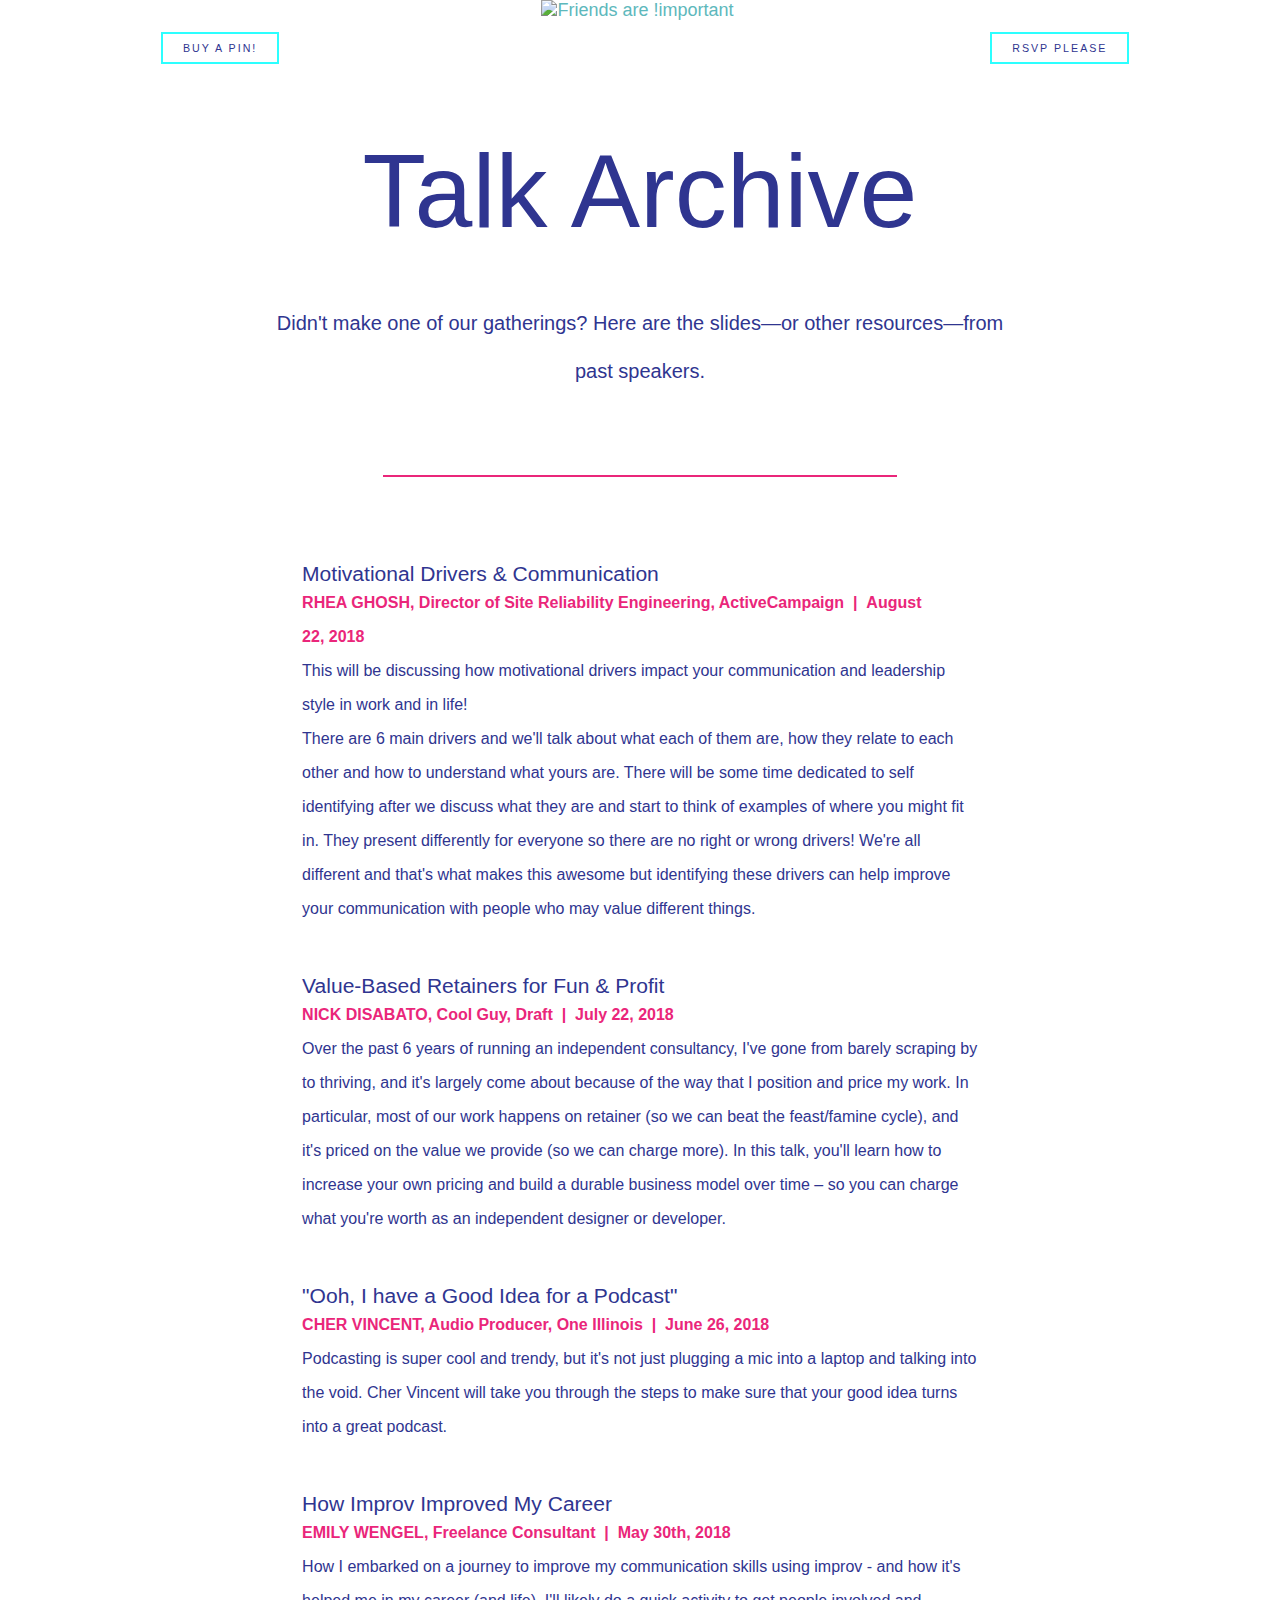
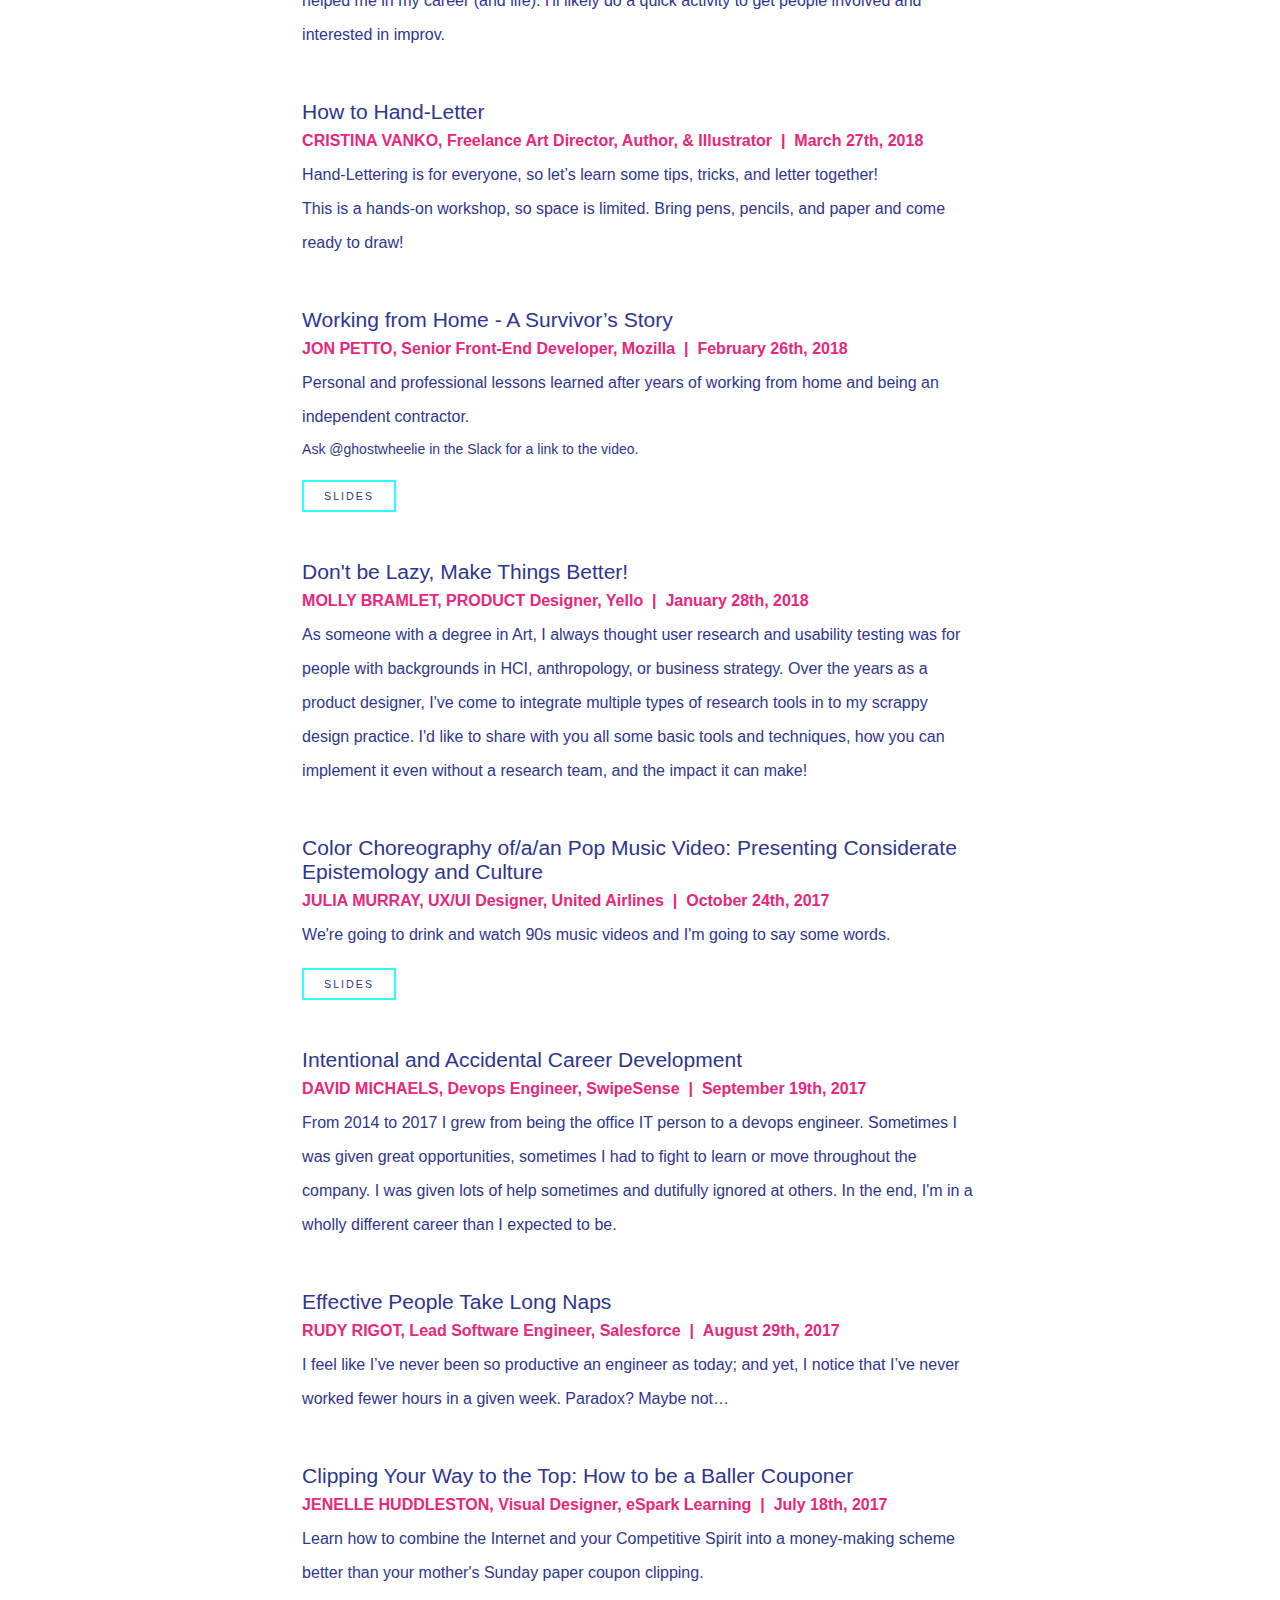
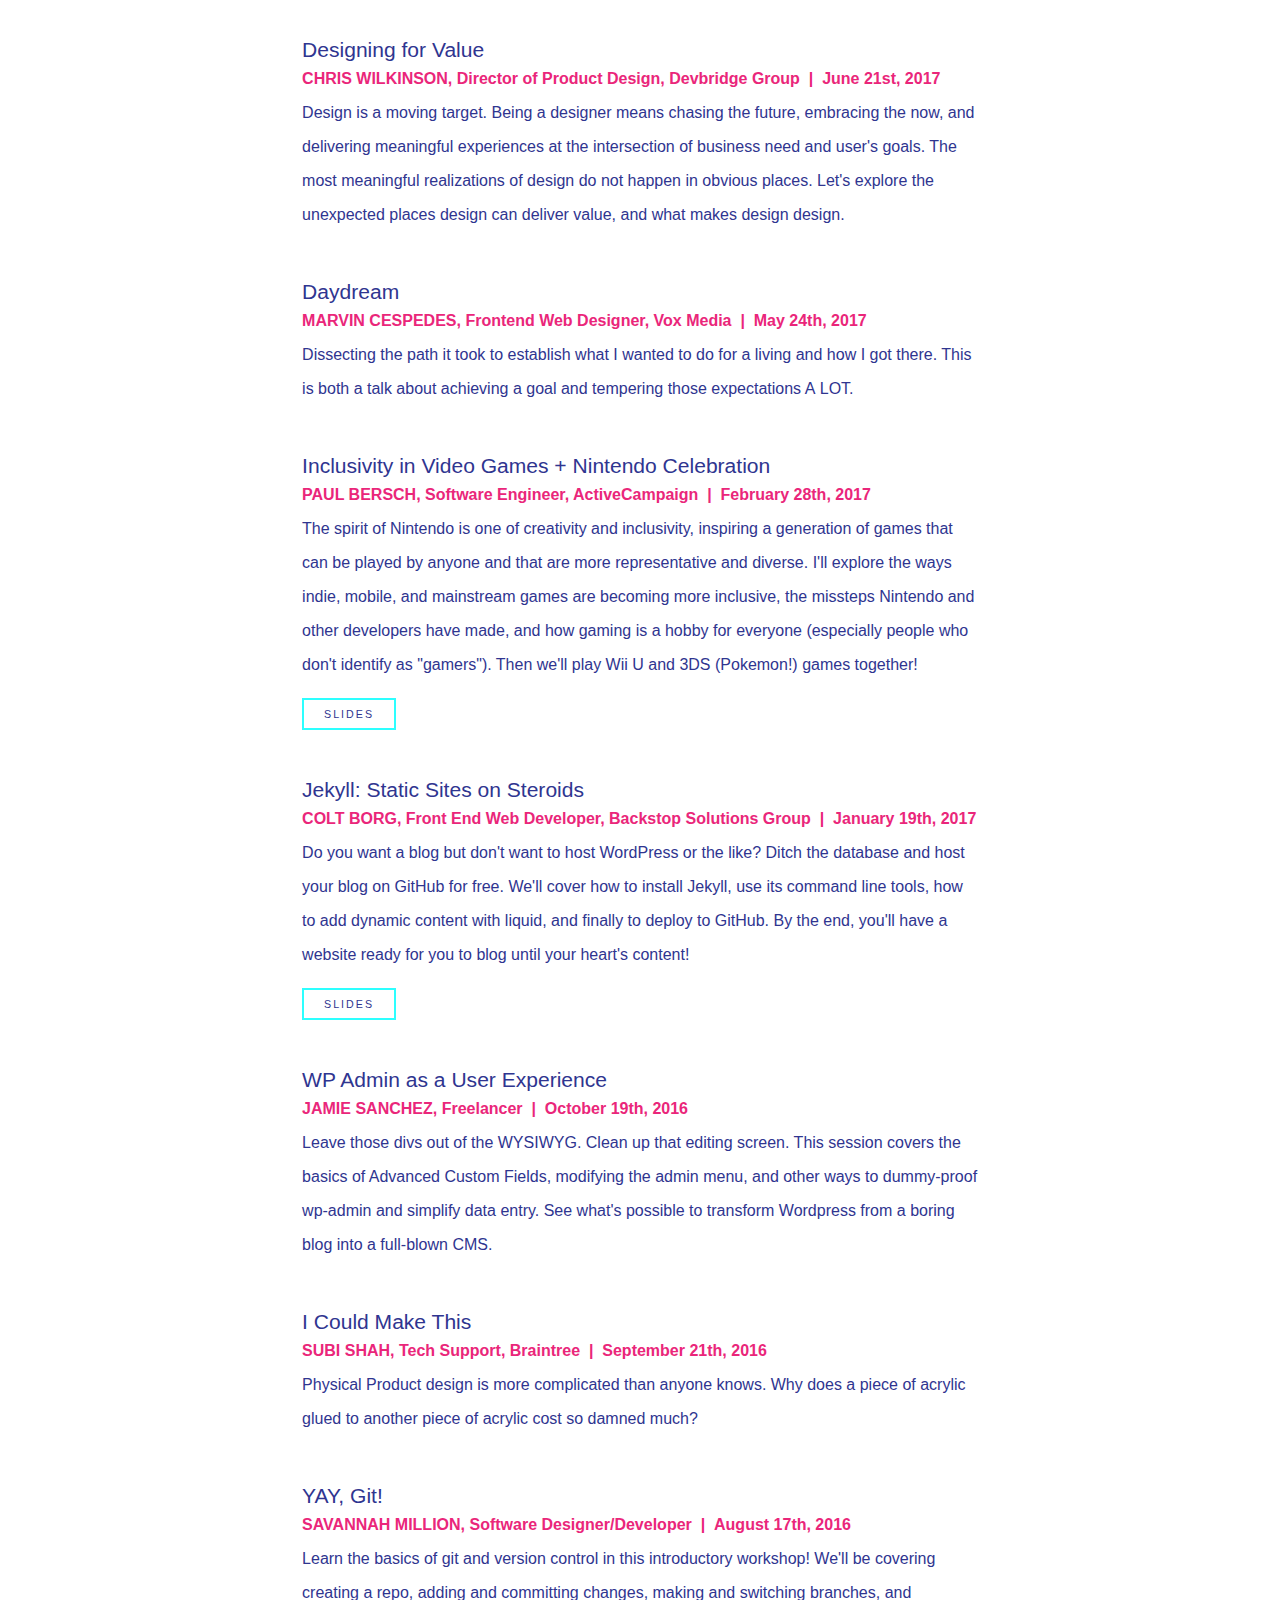
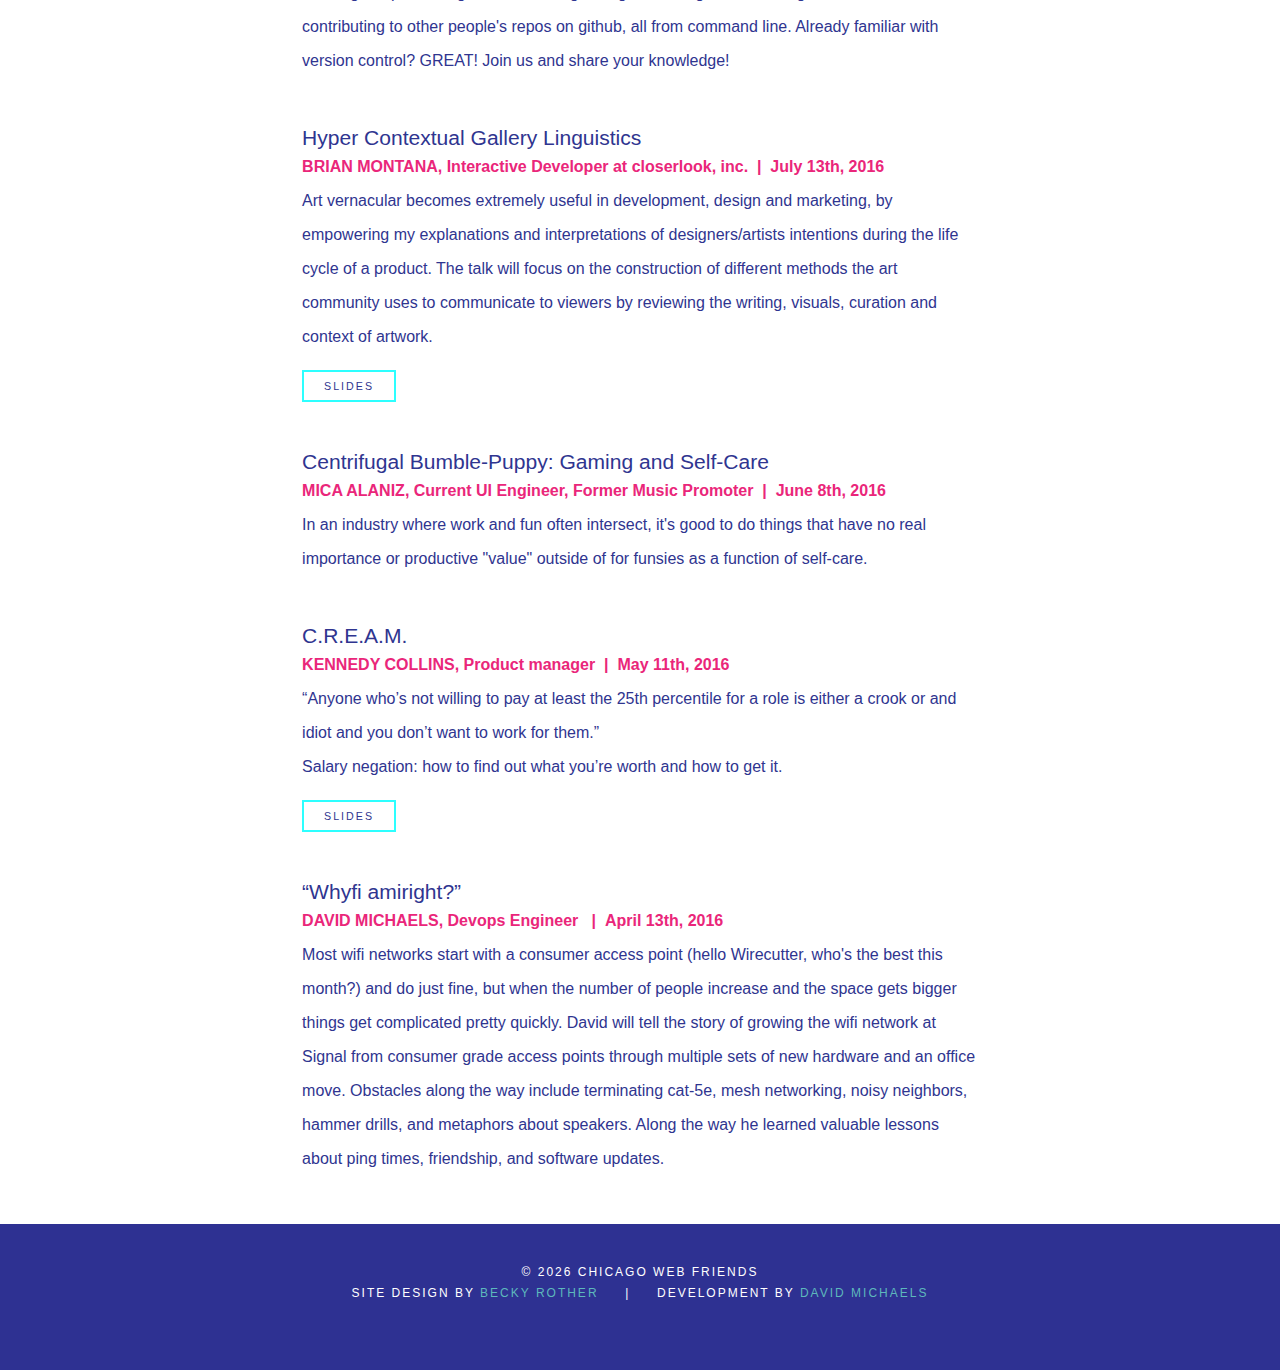
==== archive.html @ 367e1c25 "Merge pull request #75 from jpetto/add-slides-link-for-jon-pettos-talk" ====
<!DOCTYPE html>
<html lang="en">

<head>
	<!-- HTML Meta Tags -->
	<title>Talk Archive | Friends IRL</title>
	<meta charset="utf-8">
	<meta name="viewport" content="width=device-width, initial-scale=1">
	<meta name="description" content="CHICAGO WEBFRIENDS is a monthly gathering of designers, developers, and friends from all over the city of Chicago. Join us each month as a member of our group shares the insights, knowledge, and skills they’re passionate about!">
	<!-- Google / Search Engine Tags -->
	<meta itemprop="name" content="Talk Archive | Friends IRL">
	<meta itemprop="description" content="CHICAGO WEBFRIENDS is a monthly gathering of designers, developers, and friends from all over the city of Chicago. Join us each month as a member of our group shares the insights, knowledge, and skills they’re passionate about!">
	<meta itemprop="image" content="http://irl.chicagofriends.website/images/img-logo_xl.png">
	<!-- Facebook Meta Tags -->
	<meta property="og:url" content="http://irl.chicagofriends.website/archive.html">
	<meta property="og:type" content="website">
	<meta property="og:title" content="Friends IRL">
	<meta property="og:description" content="CHICAGO WEBFRIENDS is a monthly gathering of designers, developers, and friends from all over the city of Chicago. Join us each month as a member of our group shares the insights, knowledge, and skills they’re passionate about!">
	<meta property="og:image" content="http://irl.chicagofriends.website/images/img-logo_xl.png">
	<!-- Twitter Meta Tags -->
	<meta name="twitter:card" content="summary_large_image">
	<meta name="twitter:title" content="Friends IRL">
	<meta name="twitter:description" content="CHICAGO WEBFRIENDS is a monthly gathering of designers, developers, and friends from all over the city of Chicago. Join us each month as a member of our group shares the insights, knowledge, and skills they’re passionate about!">
	<meta name="twitter:image" content="http://irl.chicagofriends.website/images/img-logo_xl.png">
	<link rel="stylesheet" type="text/css" href="./css/style.css">
	<script>
		(function(i,s,o,g,r,a,m){i['GoogleAnalyticsObject']=r;i[r]=i[r]||function(){
			(i[r].q=i[r].q||[]).push(arguments)},i[r].l=1*new Date();a=s.createElement(o),
			m=s.getElementsByTagName(o)[0];a.async=1;a.src=g;m.parentNode.insertBefore(a,m)
		})(window,document,'script','https://www.google-analytics.com/analytics.js','ga');
		ga('create', 'UA-66327403-2', 'auto');
		ga('send', 'pageview');
	</script>
</head>

<body>
	<section class="row cf">
		<div class="right">
			<a class="btn btn-1 btn-1a button_box btn-hero" href="https://goo.gl/4Tu9AW" target="_blank" rel="noopener noreferrer">RSVP Please</a>
		</div>
		<div class="middle">
			<a href="index.html">
					<img src="images/img-logo_top.png" alt="Friends are !important">
				</a>
			<p></p>
		</div>
		<div class="left">
			<a class="btn btn-1 btn-1a button_box btn-hero" href="http://friendsirl.bigcartel.com/" target="_blank" rel="noopener noreferrer">Buy a Pin!</a>
		</div>
	</section>
	<section class="row -hero-content">
		<div class="headline">
			<h1 id="big_headline">Talk Archive</h1>
		</div>
	</section>
	<section class="row">
		<div class="body_text">
			<p>Didn't make one of our gatherings? Here are the slides&mdash;or other resources&mdash;from past&nbsp;speakers.</p>
		</div>
	</section>
	<section class="row">
		<div class="red_bar my5">
		</div>
	</section>
	<section class="row mb3">
		<div class="right_two_thirds">
			<div class="talk_title">
				<h3>Motivational Drivers &amp; Communication</h3>
			</div>
			<div class="talk_description">
				<p class="description">
					<strong>RHEA GHOSH, Director of Site Reliability Engineering, ActiveCampaign&nbsp; &#124; &nbsp;August 22,&nbsp;2018</strong><br>This will be discussing how motivational drivers impact your communication and leadership style in work and in life!<br>
					There are 6 main drivers and we'll talk about what each of them are, how they relate to each other and how to understand what yours are. There will be some time dedicated to self identifying after we discuss what they are and start to think of examples of where you might fit in. They present differently for everyone so there are no right or wrong drivers! We're all different and that's what makes this awesome but identifying these drivers can help improve your communication with people who may value different things.
				</p>
			</div>
		</div>
	</section>
	<section class="row mb3">
		<div class="right_two_thirds">
			<div class="talk_title">
				<h3>Value-Based Retainers for Fun &amp; Profit</h3>
			</div>
			<div class="talk_description">
				<p class="description">
					<strong>NICK DISABATO, Cool Guy, Draft&nbsp; &#124; &nbsp;July 22,&nbsp;2018</strong><br>Over the past 6 years of running an independent consultancy, I've gone from barely scraping by to thriving, and it's largely come about because of the way that I position and price my work. In particular, most of our work happens on retainer (so we can beat the feast/famine cycle), and it's priced on the value we provide (so we can charge more).
In this talk, you'll learn how to increase your own pricing and build a durable business model over time – so you can charge what you're worth as an independent designer or developer.
				</p>
			</div>
		</div>
	</section>
	<section class="row mb3">
		<div class="right_two_thirds">
			<div class="talk_title">
				<h3>"Ooh, I have a Good Idea for a Podcast"</h3>
			</div>
			<div class="talk_description">
				<p class="description">
					<strong>CHER VINCENT,  Audio Producer, One Illinois&nbsp; &#124; &nbsp;June 26,&nbsp;2018</strong><br> Podcasting is super cool and trendy, but it's not just plugging a mic into a laptop and talking into the void. Cher Vincent will take you through the steps to make sure that your good idea turns into a great podcast.
				</p>
			</div>
		</div>
	</section>
	<section class="row mb3">
		<div class="right_two_thirds">
			<div class="talk_title">
				<h3>How Improv Improved My Career</h3>
			</div>
			<div class="talk_description">
				<p class="description">
					<strong>EMILY WENGEL, Freelance Consultant&nbsp; &#124; &nbsp;May 30th,&nbsp;2018</strong><br> How I embarked on a journey to improve my communication skills using improv - and how it's helped me in my career (and life). I'll likely do a quick activity to get people involved and interested in&nbsp;improv.
				</p>
			</div>
		</div>
	</section>
	<section class="row mb3">
		<div class="right_two_thirds">
			<div class="talk_title">
				<h3>How to Hand-Letter</h3>
			</div>
			<div class="talk_description">
				<p class="description">
					<strong>CRISTINA VANKO, Freelance Art Director, Author, &amp; Illustrator&nbsp; &#124; &nbsp;March 27th, 2018</strong><br>Hand-Lettering is for everyone, so let’s learn some tips, tricks, and letter&nbsp;together!<br> This is a hands-on workshop, so space is limited. Bring pens, pencils, and paper and come ready to&nbsp;draw!
				</p>
			</div>
		</div>
	</section>
	<section class="row mb3">
		<div class="right_two_thirds">
			<div class="talk_title">
				<h3>Working from Home - A Survivor’s&nbsp;Story</h3>
			</div>
			<div class="talk_description">
				<p class="description">
					<strong>JON PETTO, Senior Front-End Developer, Mozilla&nbsp; &#124; &nbsp;February 26th, 2018</strong><br> Personal and professional lessons learned after years of working from home and being an independent&nbsp;contractor.
				</p>
				<p class="smol">
					Ask @ghostwheelie in the Slack for a link to the video.
				</p>
				<div class="button-paragraph mt1">
					<a class="button_box btn btn-1 btn-1a" href="https://docs.google.com/presentation/d/1SYGjVrNX5pB0S_z5jaYsMWqVXoo74TOTvVsmu4H0Kjg/edit?usp=sharing" target="_blank" rel="noopener noreferrer">
						Slides
					</a>
				</div>
			</div>
		</div>
	</section>
	<section class="row mb3">
		<div class="right_two_thirds">
			<div class="talk_title">
				<h3>Don't be Lazy, Make Things&nbsp;Better!</h3>
			</div>
			<div class="talk_description">
				<p class="description">
					<strong>MOLLY BRAMLET, PRODUCT Designer, Yello&nbsp; &#124; &nbsp;January 28th, 2018</strong><br> As someone with a degree in Art, I always thought user research and usability testing was for people with backgrounds in HCI, anthropology, or business strategy. Over the years as a product designer, I've come to integrate multiple types of research tools in to my scrappy design practice. I'd like to share with you all some basic tools and techniques, how you can implement it even without a research team, and the impact it can&nbsp;make!
				</p>
			</div>
		</div>
	</section>
	<section class="row mb3">
		<div class="right_two_thirds">
			<div class="talk_title">
				<h3>Color Choreography of/a/an Pop Music Video: Presenting Considerate Epistemology and&nbsp;Culture</h3>
			</div>
			<div class="talk_description">
				<p class="description">
					<strong>JULIA MURRAY, UX/UI Designer, United Airlines&nbsp; &#124; &nbsp;October 24th, 2017</strong><br> We're going to drink and watch 90s music videos and I'm going to say some&nbsp;words.
				</p>
				<div class="button-paragraph mt1">
					<a class="button_box btn btn-1 btn-1a" href="https://readymag.com/u67292053/889883/" target="_blank" rel="noopener noreferrer">
							Slides
						</a>
				</div>
			</div>
		</div>
	</section>
	<section class="row mb3">
		<div class="right_two_thirds">
			<div class="talk_title">
				<h3>Intentional and Accidental Career&nbsp;Development</h3>
			</div>
			<div class="talk_description">
				<p class="description">
					<strong>DAVID MICHAELS, Devops Engineer, SwipeSense&nbsp; &#124; &nbsp;September 19th, 2017</strong><br> From 2014 to 2017 I grew from being the office IT person to a devops engineer. Sometimes I was given great opportunities, sometimes I had to fight to learn or move throughout the company. I was given lots of help sometimes and dutifully ignored at others. In the end, I'm in a wholly different career than I expected to&nbsp;be.
				</p>
			</div>
		</div>
	</section>
	<section class="row mb3">
		<div class="right_two_thirds">
			<div class="talk_title">
				<h3>Effective People Take Long&nbsp;Naps</h3>
			</div>
			<div class="talk_description">
				<p class="description">
					<strong>RUDY RIGOT, Lead Software Engineer, Salesforce&nbsp; &#124; &nbsp;August 29th, 2017</strong><br> I feel like I’ve never been so productive an engineer as today; and yet, I notice that I’ve never worked fewer hours in a given week. Paradox? Maybe&nbsp;not&hellip;
				</p>
			</div>
		</div>
	</section>
	<section class="row mb3">
		<div class="right_two_thirds">
			<div class="talk_title">
				<h3>Clipping Your Way to the Top: How to be a Baller&nbsp;Couponer</h3>
			</div>
			<div class="talk_description">
				<p class="description">
					<strong>JENELLE HUDDLESTON, Visual Designer, eSpark Learning&nbsp; &#124; &nbsp;July 18th, 2017</strong><br> Learn how to combine the Internet and your Competitive Spirit into a money-making scheme better than your mother's Sunday paper coupon&nbsp;clipping.
				</p>
			</div>
		</div>
	</section>
	<section class="row mb3">
		<div class="right_two_thirds">
			<div class="talk_title">
				<h3>Designing for Value</h3>
			</div>
			<div class="talk_description">
				<p class="description">
					<strong>CHRIS WILKINSON, Director of Product Design, Devbridge Group&nbsp; &#124; &nbsp;June 21st, 2017</strong><br>Design is a moving target. Being a designer means chasing the future, embracing the now, and delivering meaningful experiences at the intersection of business need and user's goals. The most meaningful realizations of design do not happen in obvious places. Let's explore the unexpected places design can deliver value, and what makes design&nbsp;design.
				</p>
			</div>
		</div>
	</section>
	<section class="row mb3">
		<div class="right_two_thirds">
			<div class="talk_title">
				<h3>Daydream</h3>
			</div>
			<div class="talk_description">
				<p class="description">
					<strong>MARVIN CESPEDES, Frontend Web Designer, Vox Media&nbsp; &#124; &nbsp;May 24th, 2017</strong><br> Dissecting the path it took to establish what I wanted to do for a living and how I got there. This is both a talk about achieving a goal and tempering those expectations A&nbsp;LOT.
				</p>
			</div>
		</div>
	</section>
	<section class="row mb3">
		<div class="right_two_thirds">
			<div class="talk_title">
				<h3>Inclusivity in Video Games + Nintendo Celebration</h3>
			</div>
			<div class="talk_description">
				<p class="description">
					<strong>PAUL BERSCH, Software Engineer, ActiveCampaign&nbsp; &#124; &nbsp;February 28th, 2017</strong><br> The spirit of Nintendo is one of creativity and inclusivity, inspiring a generation of games that can be played by anyone and that are more representative and diverse. I'll explore the ways indie, mobile, and mainstream games are becoming more inclusive, the missteps Nintendo and other developers have made, and how gaming is a hobby for everyone (especially people who don't identify as "gamers"). Then we'll play Wii U and 3DS (Pokemon!) games&nbsp;together!
				</p>
				<div class="button-paragraph mt1">
					<a class="button_box btn btn-1 btn-1a" href="https://gitpitch.com/paulbersch/vg-presentation/master?grs=github&t=black" target="_blank" rel="noopener noreferrer">
						Slides
					</a>
				</div>
			</div>
		</div>
	</section>
	<section class="row mb3">
		<div class="right_two_thirds">
			<div class="talk_title">
				<h3>Jekyll: Static Sites on Steroids</h3>
			</div>
			<div class="talk_description">
				<p class="description">
					<strong>COLT BORG, Front End Web Developer, Backstop Solutions Group&nbsp; &#124; &nbsp;January 19th, 2017</strong><br>Do you want a blog but don't want to host WordPress or the like? Ditch the database and host your blog on GitHub for free. We'll cover how to install Jekyll, use its command line tools, how to add dynamic content with liquid, and finally to deploy to GitHub. By the end, you'll have a website ready for you to blog until your heart's&nbsp;content!
				</p>
				<div class="button-paragraph mt1">
					<a class="button_box btn btn-1 btn-1a" href="https://paper.dropbox.com/doc/Jekyll-Workshop-VMbJfS3a8IzRJQaOeq8eu" target="_blank" rel="noopener noreferrer">
						Slides
					</a>
				</div>
			</div>
		</div>
	</section>
	<section class="row mb3">
		<div class="right_two_thirds">
			<div class="talk_title">
				<h3>WP Admin as a User Experience</h3>
			</div>
			<div class="talk_description">
				<p class="description">
					<strong>JAMIE SANCHEZ, Freelancer&nbsp; &#124; &nbsp;October 19th, 2016</strong><br> Leave those divs out of the WYSIWYG. Clean up that editing screen. This session covers the basics of Advanced Custom Fields, modifying the admin menu, and other ways to dummy-proof wp-admin and simplify data entry. See what's possible to transform Wordpress from a boring blog into a full-blown&nbsp;CMS.
				</p>
			</div>
		</div>
	</section>
	<section class="row mb3">
		<div class="right_two_thirds">
			<div class="talk_title">
				<h3>I Could Make This</h3>
			</div>
			<div class="talk_description">
				<p class="description">
					<strong>SUBI SHAH, Tech Support, Braintree&nbsp; &#124; &nbsp;September 21th, 2016</strong><br> Physical Product design is more complicated than anyone knows. Why does a piece of acrylic glued to another piece of acrylic cost so damned&nbsp;much?
				</p>
			</div>
		</div>
	</section>
	<section class="row mb3">
		<div class="right_two_thirds">
			<div class="talk_title">
				<h3>YAY, Git!</h3>
			</div>
			<div class="talk_description">
				<p class="description">
					<strong>SAVANNAH MILLION, Software Designer/Developer&nbsp; &#124; &nbsp;August 17th, 2016</strong><br> Learn the basics of git and version control in this introductory workshop! We'll be covering creating a repo, adding and committing changes, making and switching branches, and contributing to other people's repos on github, all from command line. Already familiar with version control? GREAT! Join us and share your&nbsp;knowledge!
				</p>
			</div>
		</div>
	</section>
	<section class="row mb3">
		<div class="right_two_thirds">
			<div class="talk_title">
				<h3>Hyper Contextual Gallery Linguistics</h3>
			</div>
			<div class="talk_description">
				<p class="description">
					<strong>BRIAN MONTANA, Interactive Developer at closerlook, inc.&nbsp; &#124; &nbsp;July 13th, 2016</strong><br> Art vernacular becomes extremely useful in development, design and marketing, by empowering my explanations and interpretations of designers/artists intentions during the life cycle of a product. The talk will focus on the construction of different methods the art community uses to communicate to viewers by reviewing the writing, visuals, curation and context of&nbsp;artwork.
				</p>
				<div class="button-paragraph mt1">
					<a class="button_box btn btn-1 btn-1a" href="https://docs.google.com/presentation/d/1W4aC0USrhMY7zE3czey2oORnuFVIeKWP0Zu2NIYXyAI/edit#slide=id.p"
					 target="_blank" rel="noopener noreferrer">
						Slides
					</a>
				</div>
			</div>
		</div>
	</section>
	<section class="row mb3">
		<div class="right_two_thirds">
			<div class="talk_title">
				<h3>Centrifugal Bumble-Puppy: Gaming and&nbsp;Self-Care</h3>
			</div>
			<div class="talk_description">
				<p class="description">
					<strong>MICA ALANIZ, Current UI Engineer, Former Music Promoter&nbsp; &#124; &nbsp;June 8th, 2016</strong><br> In an industry where work and fun often intersect, it's good to do things that have no real importance or productive "value" outside of for funsies as a function of&nbsp;self-care.
				</p>
			</div>
		</div>
	</section>
	<section class="row mb3">
		<div class="right_two_thirds">
			<div class="talk_title">
				<h3>C.R.E.A.M.</h3>
			</div>
			<div class="talk_description">
				<p class="description">
					<strong>KENNEDY COLLINS, Product manager&nbsp; &#124; &nbsp;May 11th, 2016</strong><br> &ldquo;Anyone who’s not willing to pay at least the 25th percentile for a role is either a crook or and idiot and you don’t want to work for&nbsp;them.&rdquo;<br>Salary negation: how to find out what you’re worth and how to get&nbsp;it.
				</p>
				<div class="button-paragraph mt1">
					<a class="button_box btn btn-1 btn-1a" href="https://docs.google.com/presentation/d/1541jsX-DWeDfNKI37OVIDC04QjKV9JNccPDNPSlxwpk/edit"
					 target="_blank" rel="noopener noreferrer">
						Slides
					</a>
				</div>
			</div>
		</div>
	</section>
	<section class="row mb3">
		<div class="right_two_thirds">
			<div class="talk_title">
				<h3>&ldquo;Whyfi amiright?&rdquo;</h3>
			</div>
			<div class="talk_description">
				<p class="description">
					<strong>DAVID MICHAELS, Devops Engineer &nbsp; &#124; &nbsp;April 13th, 2016</strong><br> Most wifi networks start with a consumer access point (hello Wirecutter, who's the best this month?) and do just fine, but when the number of people increase and the space gets bigger things get complicated pretty quickly. David will tell the story of growing the wifi network at Signal from consumer grade access points through multiple sets of new hardware and an office move. Obstacles along the way include terminating cat-5e, mesh networking, noisy neighbors, hammer drills, and metaphors about speakers. Along the way he learned valuable lessons about ping times, friendship, and software&nbsp;updates.
				</p>
			</div>
		</div>
	</section>
	<footer>
		<p>© <span class="year">2017</span> CHICAGO WEB FRIENDS</p><br>
		<p>Site design by <a href="http://beckyrother.com" target="_blank">Becky Rother</a> &nbsp; &nbsp; &#124; &nbsp; &nbsp; Development
			by <a href="http://vwampage.com/" target="_blank" rel="noopener noreferrer">David Michaels</a></p>
	</footer>
	<script>
		(function() {
			const yearEl = document.querySelector('.year');
			yearEl.innerHTML =  (new Date()).getFullYear();
		})()
	</script>
</body>

</html>
---- css/style.css ----
/* type */

@font-face {
	font-family: 'moristonpersonal';
	src: url('../fonts/moristonpersonal-light-webfont.eot');
	src: url('../fonts/moristonpersonal-light-webfont.eot?#iefix') format('embedded-opentype'),
	url('../fonts/moristonpersonal-light-webfont.woff2') format('woff2'),
	url('../fonts/moristonpersonal-light-webfont.woff') format('woff'),
	url('../fonts/moristonpersonal-light-webfont.ttf') format('truetype'),
	url('../fonts/moristonpersonal-light-webfont.svg#moriston_personallight') format('svg');
	font-weight: 300;
	font-style: normal;
}

@font-face {
	font-family: 'moristonpersonal';
	src: url('../fonts/moristonpersonal-regular-webfont.eot');
	src: url('../fonts/moristonpersonal-regular-webfont.eot?#iefix') format('embedded-opentype'),
	url('../fonts/moristonpersonal-regular-webfont.woff2') format('woff2'),
	url('../fonts/moristonpersonal-regular-webfont.woff') format('woff'),
	url('../fonts/moristonpersonal-regular-webfont.ttf') format('truetype'),
	url('../fonts/moristonpersonal-regular-webfont.svg#moriston_personal_regularRg') format('svg');
	font-weight: 400;
	font-style: normal;
}

@font-face {
	font-family: 'moristonpersonal';
	src: url('../fonts/moristonpersonal-semibold-webfont.eot');
	src: url('../fonts/moristonpersonal-semibold-webfont.eot?#iefix') format('embedded-opentype'),
	url('../fonts/moristonpersonal-semibold-webfont.woff2') format('woff2'),
	url('../fonts/moristonpersonal-semibold-webfont.woff') format('woff'),
	url('../fonts/moristonpersonal-semibold-webfont.ttf') format('truetype'),
	url('../fonts/moristonpersonal-semibold-webfont.svg#moriston_personalsemibold') format('svg');
	font-weight: 600;
	font-style: normal;
}

@font-face {
	font-family: 'moristonpersonal';
	src: url('../fonts/moristonpersonal-medium-webfont.eot');
	src: url('../fonts/moristonpersonal-medium-webfont.eot?#iefix') format('embedded-opentype'),
	url('../fonts/moristonpersonal-medium-webfont.woff2') format('woff2'),
	url('../fonts/moristonpersonal-medium-webfont.woff') format('woff'),
	url('../fonts/moristonpersonal-medium-webfont.ttf') format('truetype'),
	url('../fonts/moristonpersonal-medium-webfont.svg#moriston_personalmedium') format('svg');
	font-weight: 500;
	font-style: normal;
}

@font-face {
	font-family: 'moristonpersonal';
	src: url('../fonts/moristonpersonal-bold-webfont.eot');
	src: url('../fonts/moristonpersonal-bold-webfont.eot?#iefix') format('embedded-opentype'),
	url('../fonts/moristonpersonal-bold-webfont.woff2') format('woff2'),
	url('../fonts/moristonpersonal-bold-webfont.woff') format('woff'),
	url('../fonts/moristonpersonal-bold-webfont.ttf') format('truetype'),
	url('../fonts/moristonpersonal-bold-webfont.svg#moriston_personalbold') format('svg');
	font-weight: 700;
	font-style: normal;
}

@font-face {
	font-family: 'moristonpersonal';
	src: url('../fonts/moristonpersonal-black-webfont.eot');
	src: url('../fonts/moristonpersonal-black-webfont.eot?#iefix') format('embedded-opentype'),
	url('../fonts/moristonpersonal-black-webfont.woff2') format('woff2'),
	url('../fonts/moristonpersonal-black-webfont.woff') format('woff'),
	url('../fonts/moristonpersonal-black-webfont.ttf') format('truetype'),
	url('../fonts/moristonpersonal-black-webfont.svg#moriston_personalblack') format('svg');
	font-weight: 900;
	font-style: normal;
}

.cf:before,
.cf:after {
	content: " ";
	display: table;
}

.cf:after {
	clear: both;
}

/* buttons tho */

.btn {
	border: none;
	color: inherit;
	background: none;
	cursor: pointer;
	display: inline-block;
	font-weight: 500;
	position: relative;
	-webkit-transition: all 0.3s;
	-moz-transition: all 0.3s;
	transition: all 0.3s;
}

/* Button 1 */
.btn-1 {
	text-decoration: none;
	color: #2f3590;
}

/* Button 1a */
.btn-1a:hover,
.btn-1a:active {
	color: #2f3590;
	background: #2dffff;
	text-decoration: none;
}

.btn--space-right {
	margin-right: 1rem;
}

.btn-hero {
	display: inline-block;
	margin-top: 2rem;
}

.left .btn-hero {
	visibility: visible;
}

.button-paragraph {
	display: block;
	text-align: left;
	margin-top: 2rem;
}

body {
	font-size: 18px;
	font-family: 'moristonpersonal', Helvetica, sans-serif;
	font-weight: 300;
	margin: 0 auto;
}

h1, h2, h3, h4, h5, p {
	color: #2f3590;
	max-width: 50rem;
}

.button_box {
	text-decoration: none;
	padding-left: 1.25rem;
	padding-right: 1.25rem;
	padding-top: 0.5rem;
	padding-bottom: 0.5rem;
	border: 2px solid #2dffff;
	font-weight: 400;
	font-size: 8pt;
	letter-spacing: 2px;
	text-transform: uppercase;
}

.row .right_button {
	margin-top: 3rem;
}

.flex-button-group {
	display: flex;
	justify-content: flex-start;
	align-items: center;
	margin-top: 3rem;
	margin-bottom: 12.5rem;
}

#invitation {
	font-size: 58px;
}

div {
	display: inline-block;
}

a {
	text-decoration: none;
	color: #5DB8BC;
}

a:hover {
	color: #C51663;
	text-decoration: underline;
}

img, p, h1, h2, h3, h4, h5 {
	text-align: center;
	display: inline-block;
	max-width: 50rem;
	padding: 0;
	margin: 0;
}

section {
	width: 100%;
	text-align: center;
}

.left, .middle, .right {
	width: 18%;
}

.left {
	float: left;
}

.middle {
	width: 64%;
	max-width: 64%;
	float: right;
	margin: auto;
}

.right {
	float: right;
}

.row.-hero-content {
	padding-top: 1em;
	font-size: 50pt;
	font-weight: 300;
	margin-bottom: 3rem;
}

.headline {
	width: 100%;
	max-width: 100%;
}

.headline h2 {
	margin-top: 2rem;
	margin-bottom: 5rem;
	font-weight: 300;
	font-size: 58px;
}

#small_logo {
	width: 100%;
	max-width: 100%;
	margin-top: 5rem;
	margin-bottom: 5rem;
}

.red_bar {
	display: inline-block;
	border: 1px solid #ea267a;
	width: 50%;
	margin-top: 7rem;
	margin-bottom: 5rem;
}

.body_text {
	width: 100%;
	max-width: 100%;
	font-size: 20px;
	line-height: 48px;
}

.mini_row {
	width: 100%;
	text-align: left;
}

.mini_row .text,
.mini_row .icon {
	display: inline-block;
}

.mini_row .text {
	vertical-align: top;
	text-align: left;
}

.mini_row .icon img {
	vertical-align: middle;
	margin-right: 1em;
}

.mini_row p {
	text-align: left;
	color: #ea267a;
	margin-bottom: .75em;
}

.left_third {
	width: 33%;
	max-width: 33%;
	margin: auto;
	margin-bottom: 2rem;
	height: inherit;
	vertical-align: top !important;
}

.right_two_thirds {
	width: 66%;
	max-width: 66%;
	margin: auto;
	text-align: left;
}

.talk_title h3 {
	text-align: left;
	font-family: 'moristonpersonal', Helvetica, sans-serif;
	font-weight: 500;
}

.right_two_thirds p {
	text-align: left;
}

.talk_title h2 {
	margin-bottom: 1rem;
	font-size: 27px;
	font-weight: 300;
	margin-top: 6rem;
	line-height: 72px;
}

.left_half {
	width: 50%;
	max-width: 50%;
	float: left;
	margin-top: 6rem;
}

.right_button {
	width: 66%;
	float: right;
}

.left_third #pin_photo {
	margin-top: -1.5em;
}

#pin_photo img {
	max-width: 310px;
}

.blackbox-widget {
	padding-top: 3rem;
}

#big_logo {
	margin-left: -50%;
}

.right_half {
	width: 50%;
	max-width: 50%;
	margin-top: 25rem;
}

.right_half h2 {
	margin-bottom: 3rem;
	text-align: left;
	font-size: 58px;
	line-height: 72px;
}

.right_half p {
	text-align: left;
}

.row {
	margin: 0 auto;
	width: 95%;
	max-width: 1024px;
}

#big_headline {
	font-weight: 300;
	font-size: 104px;
	line-height: 120px;
}

strong {
	font-size: 16px;
	font-weight: 700;
	color: #ea267a;
}

.description {
	font-size: 16px;
	line-height: 34px;
}

.smol {
	font-size: 14px;
	line-height: 30px;
}

footer {
	width: 100%;
	text-align: center;
	background-color: #2E3192;
	height: 110px;
	padding-top: 2em;
	padding-bottom: 0;
}

footer p {
	color: #fff;
	font-size: 9pt;
	letter-spacing: 2px;
	text-transform: uppercase;
}

/* Utility classes */
.mt1 {
	margin-top: 1rem;
}

.mb3 {
	margin-bottom: 3rem;
}

.my5 {
	margin-top: 5rem;
	margin-bottom: 5rem;
}

@media only screen and (min-width: 750px) and (max-width: 900px) {
	.flex-button-group {
		display: flex;
		flex-direction: column;
		justify-content: flex-start;
		align-items: flex-start;
		margin-top: 3rem;
		margin-bottom: 12.5rem;
	}

	.flex-button-group .button_box {
		margin-bottom: 1rem;
	}
}

@media only screen and (max-width: 750px) {

	body {
		font-size: 18pt;
	}

	div {
		width: 100%;
		margin: 0;
	}

	.right_two_thirds,
	.left_third,
	.right_half,
	.left_half,
	.left, .right, .middle {
		display: block;
		width: 100%;
		max-width: 100%;
	}

	.right_half {
		margin-top: 1em;
	}

	.button_box {
		margin-top: 2rem;
	}

	#big_headline {
		font-size: 3rem;
		margin-top: 2rem;
	}

}
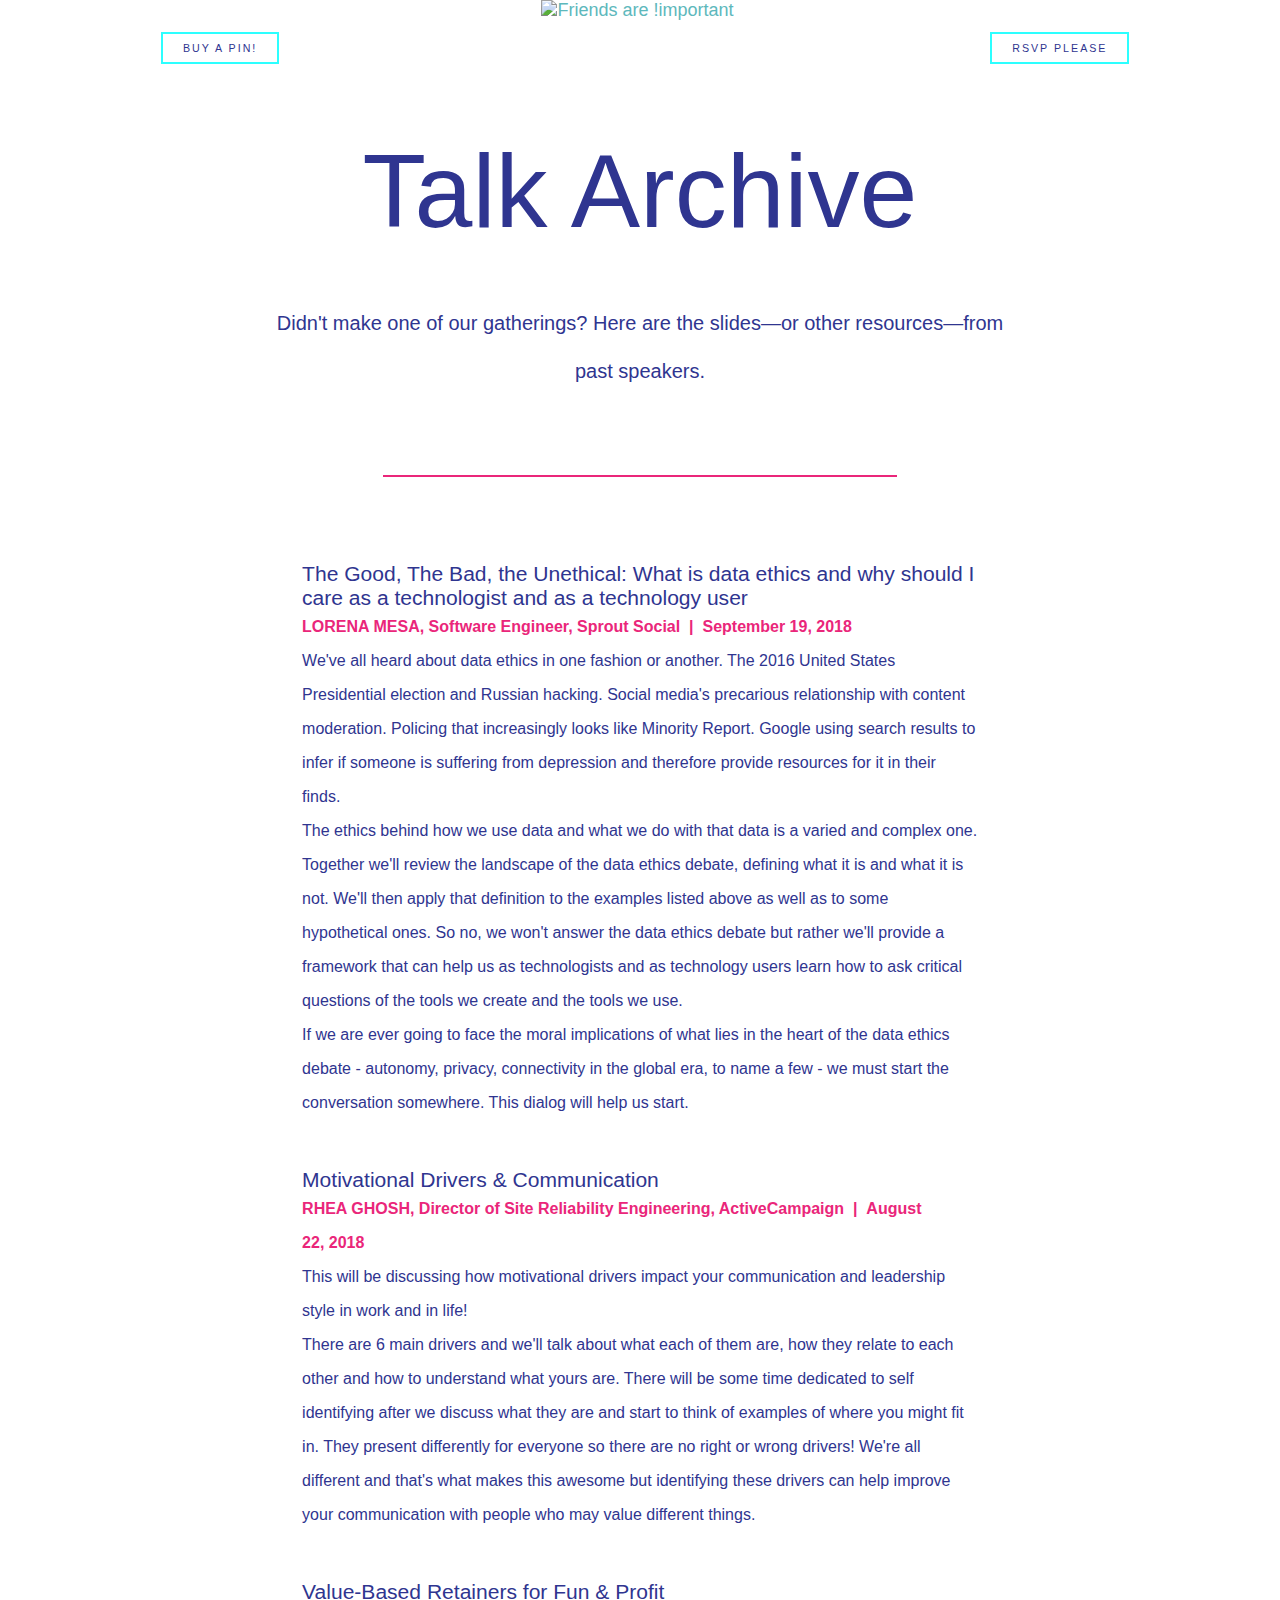
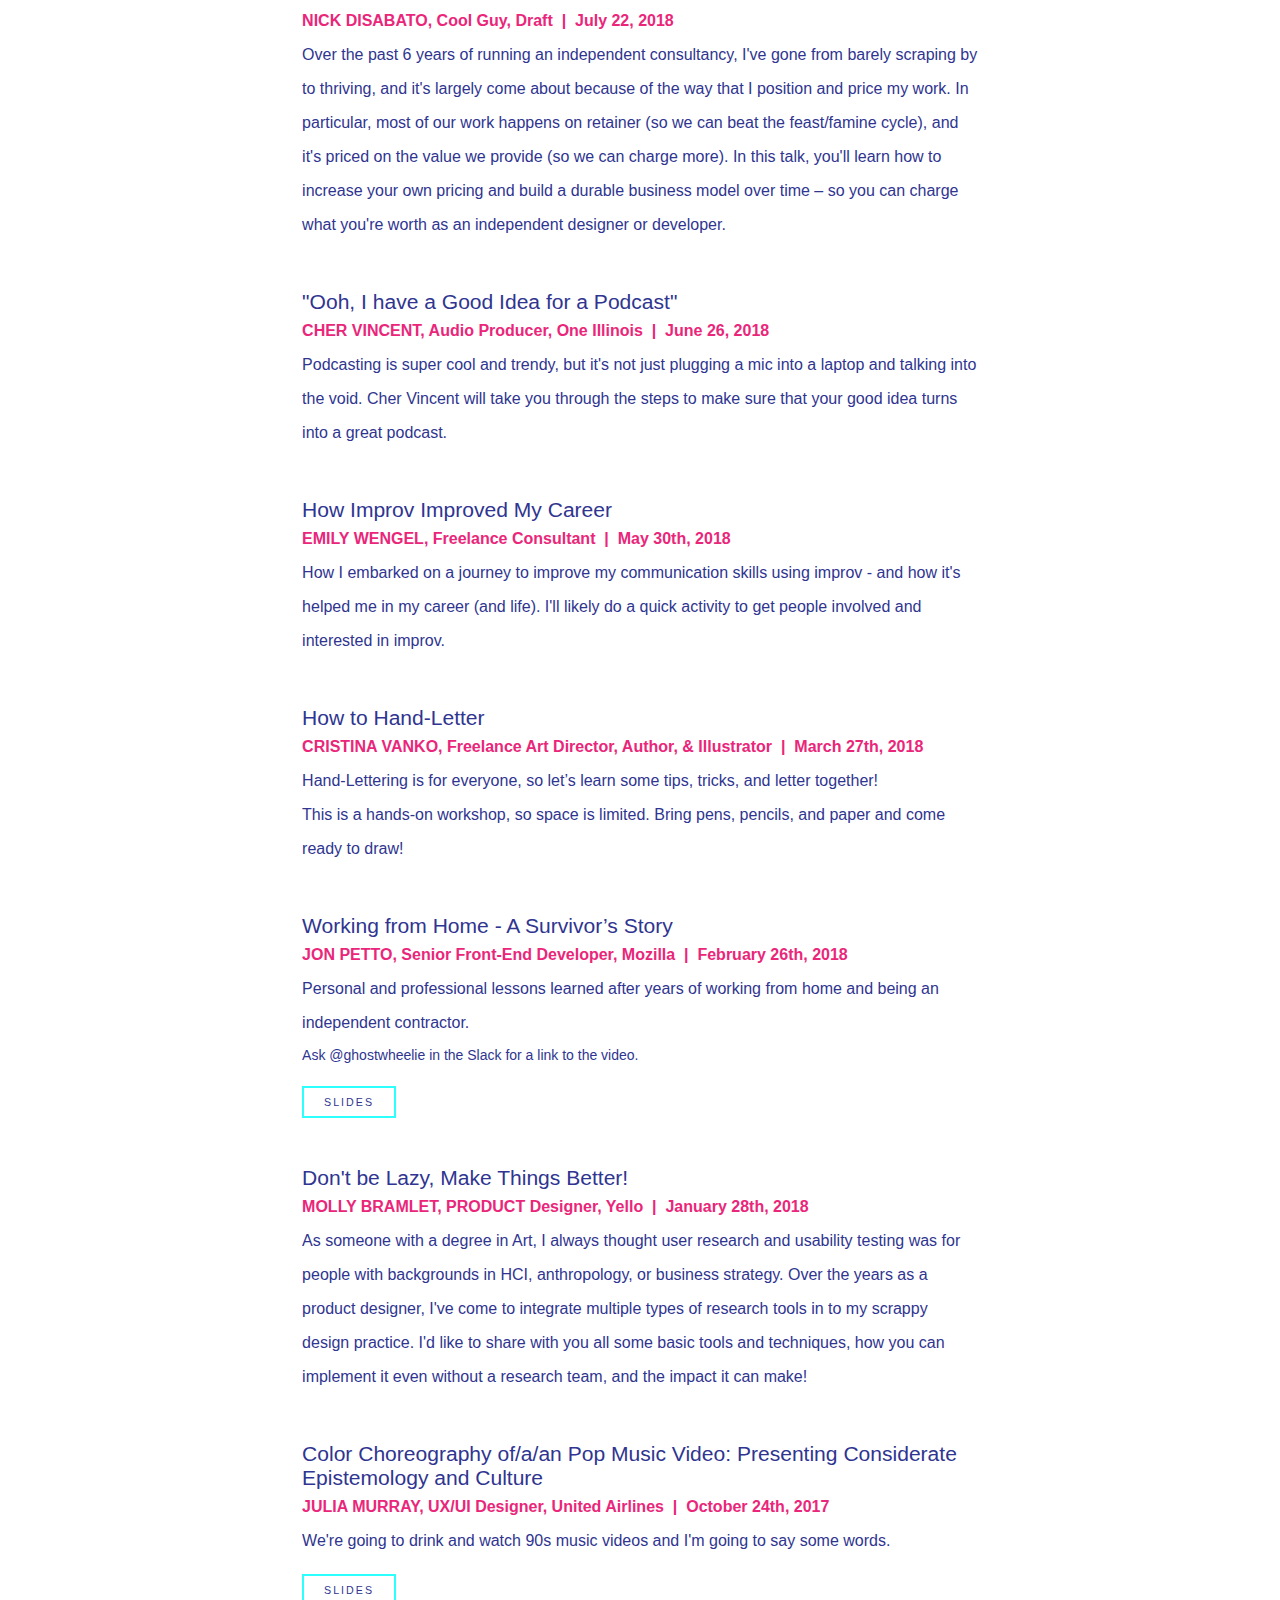
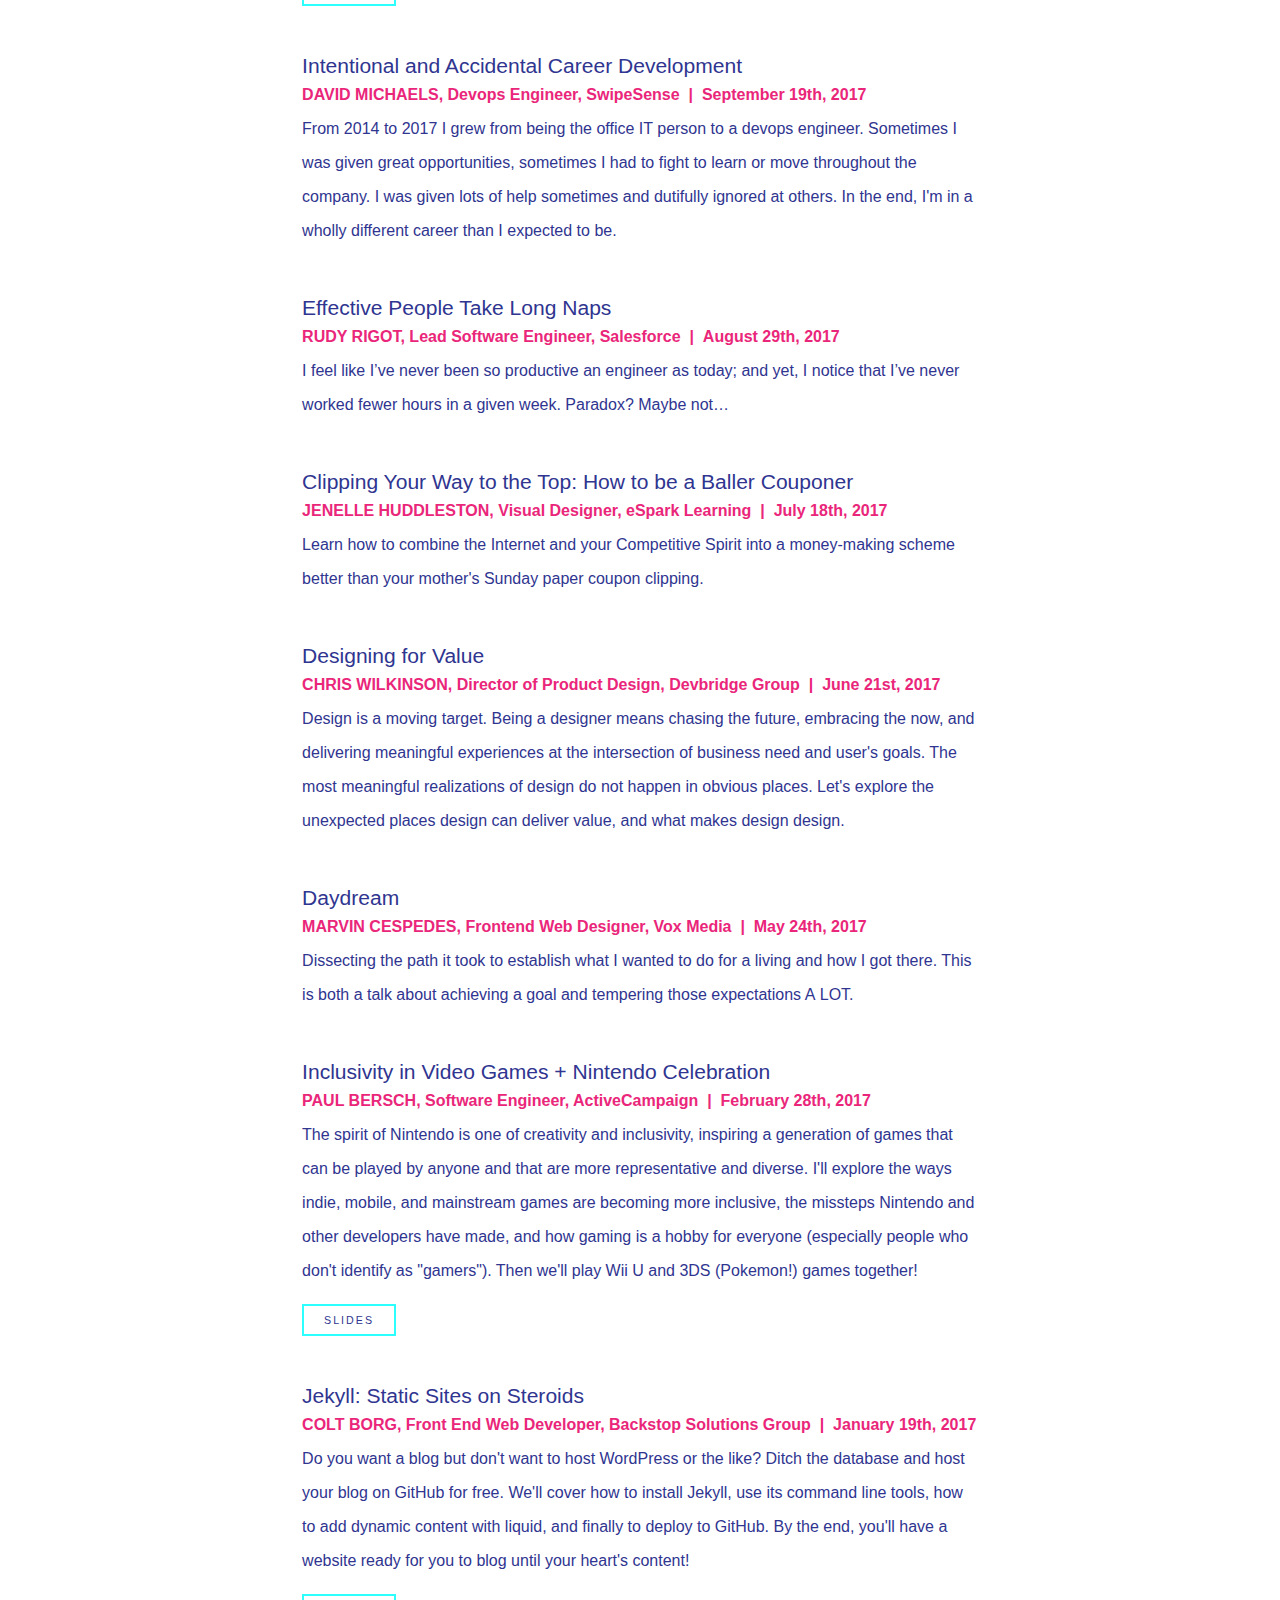
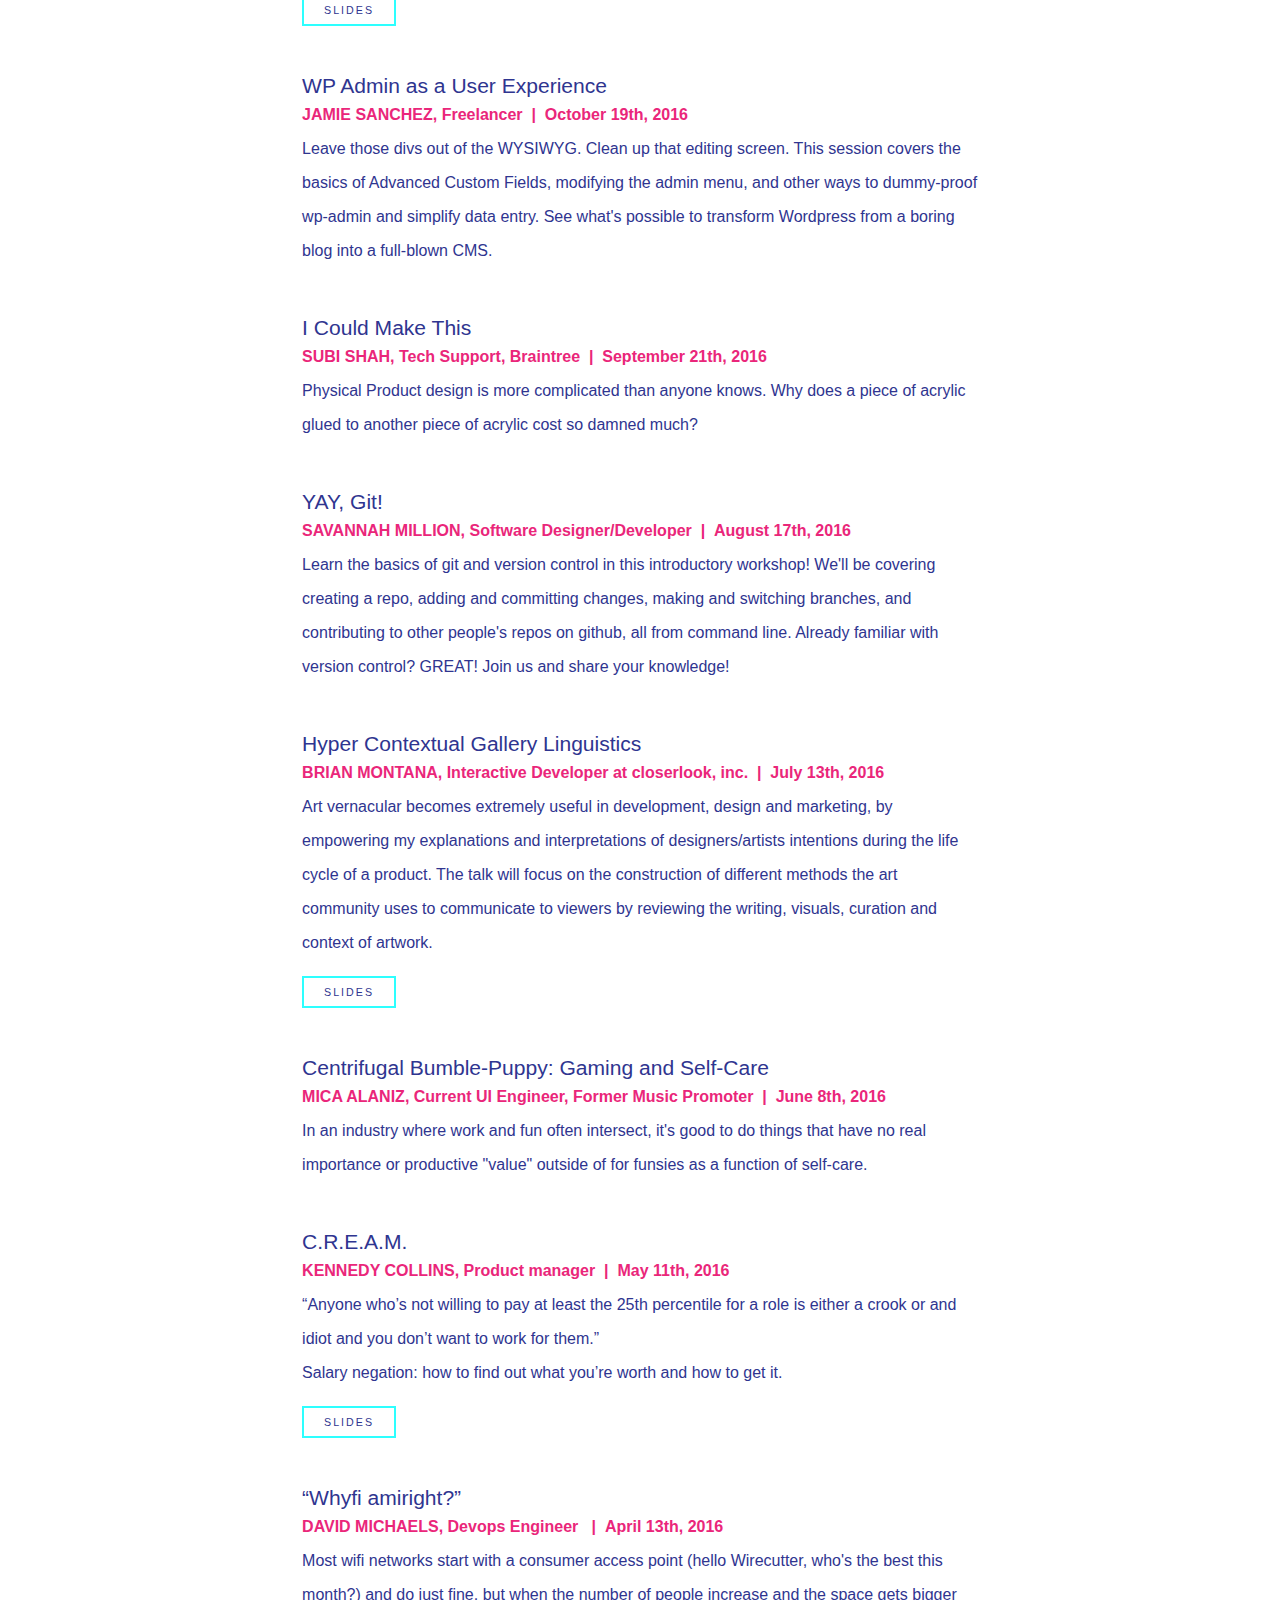
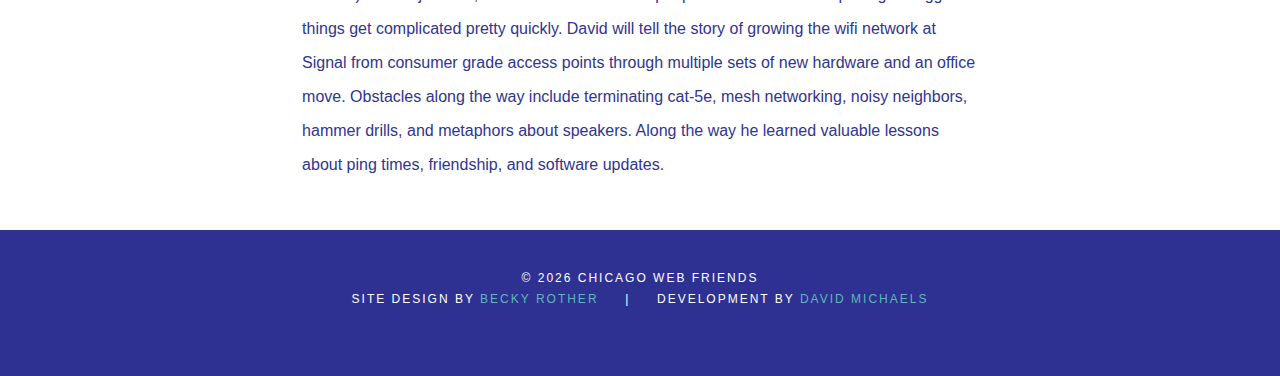
==== commit c8ef27d2: "Merge pull request #79 from Vwampage/feb19-update" ====
--- a/archive.html
+++ b/archive.html
@@ -65,6 +65,21 @@
 	<section class="row mb3">
 		<div class="right_two_thirds">
 			<div class="talk_title">
+				<h3>The Good, The Bad, the Unethical: What is data ethics and why should I care as a technologist and as a technology user</h3>
+			</div>
+			<div class="talk_description">
+				<p class="description">
+					<strong>LORENA MESA, Software Engineer, Sprout Social&nbsp; &#124; &nbsp;September 19,&nbsp;2018</strong><br>We've all heard about data ethics in one fashion or another. The 2016 United States Presidential election and Russian hacking. Social media's precarious relationship with content moderation. Policing that increasingly looks like Minority Report. Google using search results to infer if someone is suffering from depression and therefore provide resources for it in their finds.<br>
+					The ethics behind how we use data and what we do with that data is a varied and complex one.<br>
+					Together we'll review the landscape of the data ethics debate, defining what it is and what it is not. We'll then apply that definition to the examples listed above as well as to some hypothetical ones. So no, we won't answer the data ethics debate but rather we'll provide a framework that can help us as technologists and as technology users learn how to ask critical questions of the tools we create and the tools we use. <br>
+					If we are ever going to face the moral implications of what lies in the heart of the data ethics debate - autonomy, privacy, connectivity in the global era, to name a few - we must start the conversation somewhere. This dialog will help us start.
+				</p>
+			</div>
+		</div>
+	</section>
+	<section class="row mb3">
+		<div class="right_two_thirds">
+			<div class="talk_title">
 				<h3>Motivational Drivers &amp; Communication</h3>
 			</div>
 			<div class="talk_description">
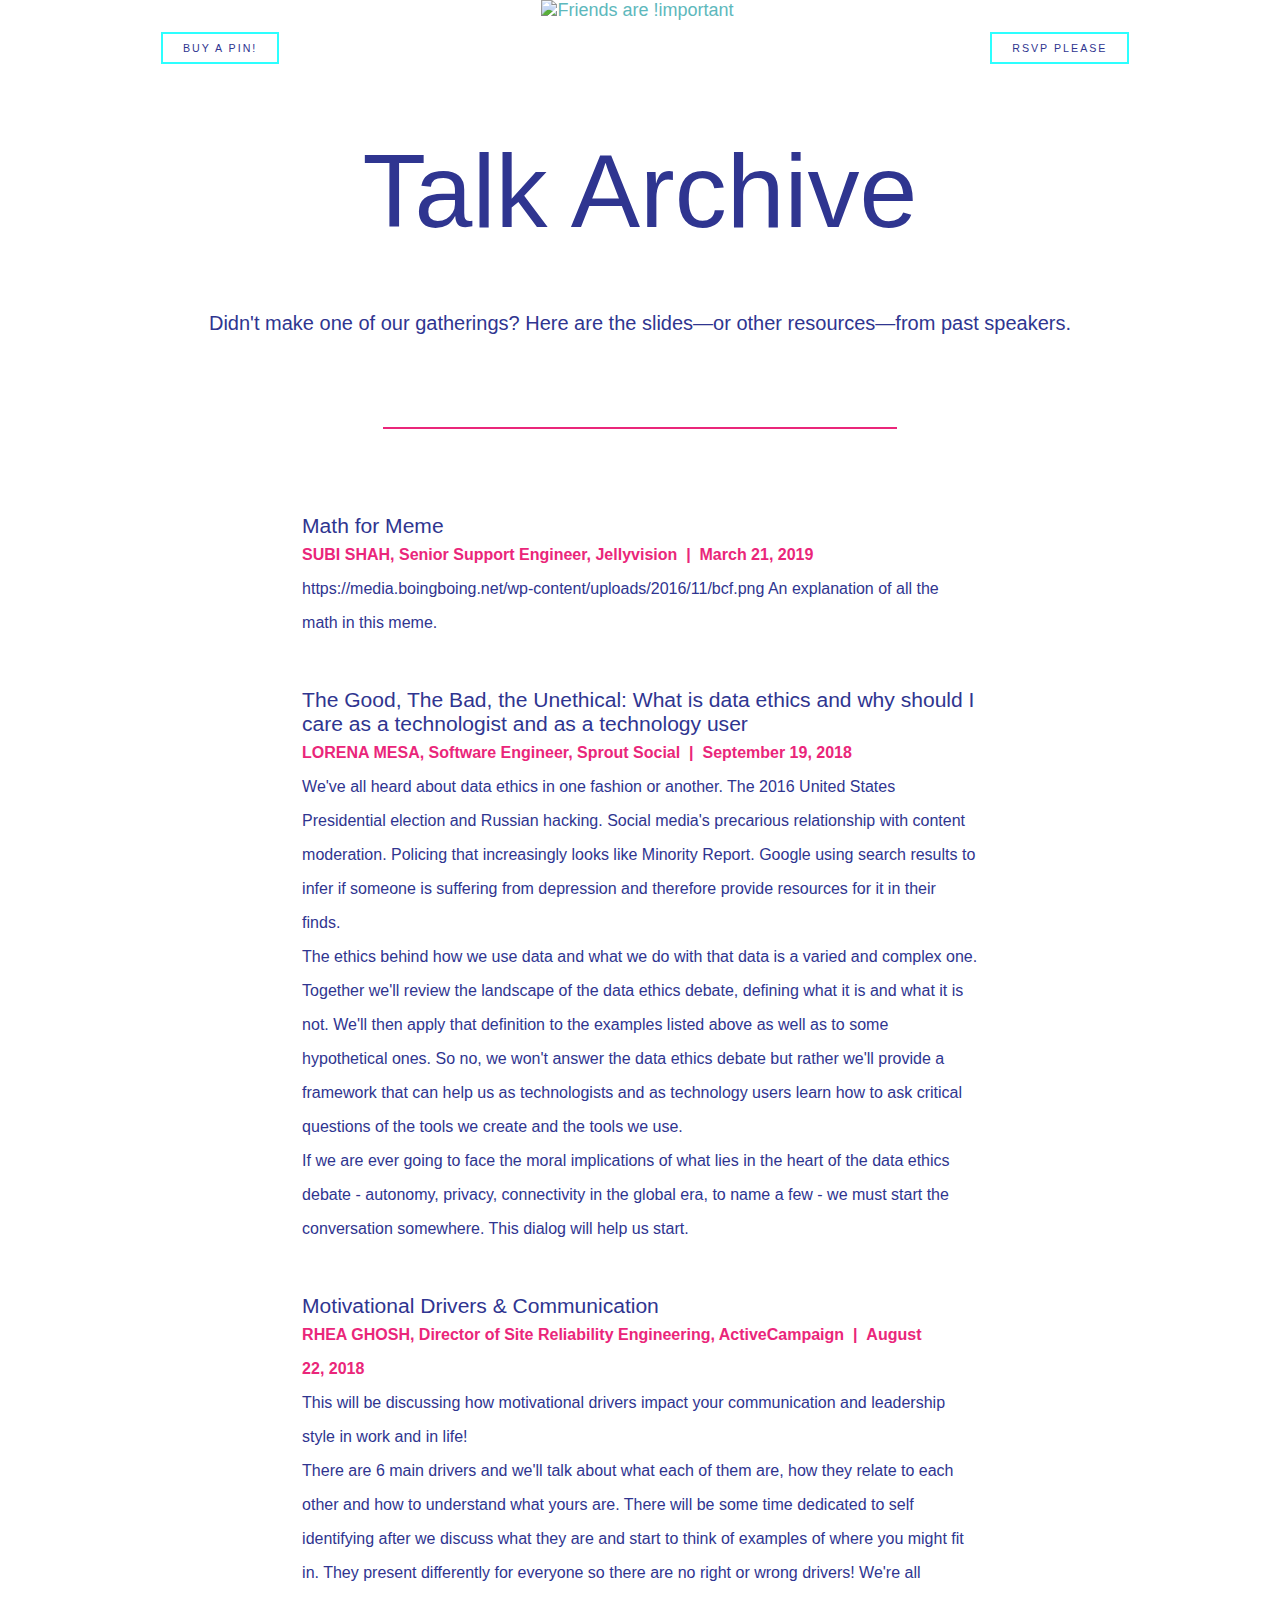
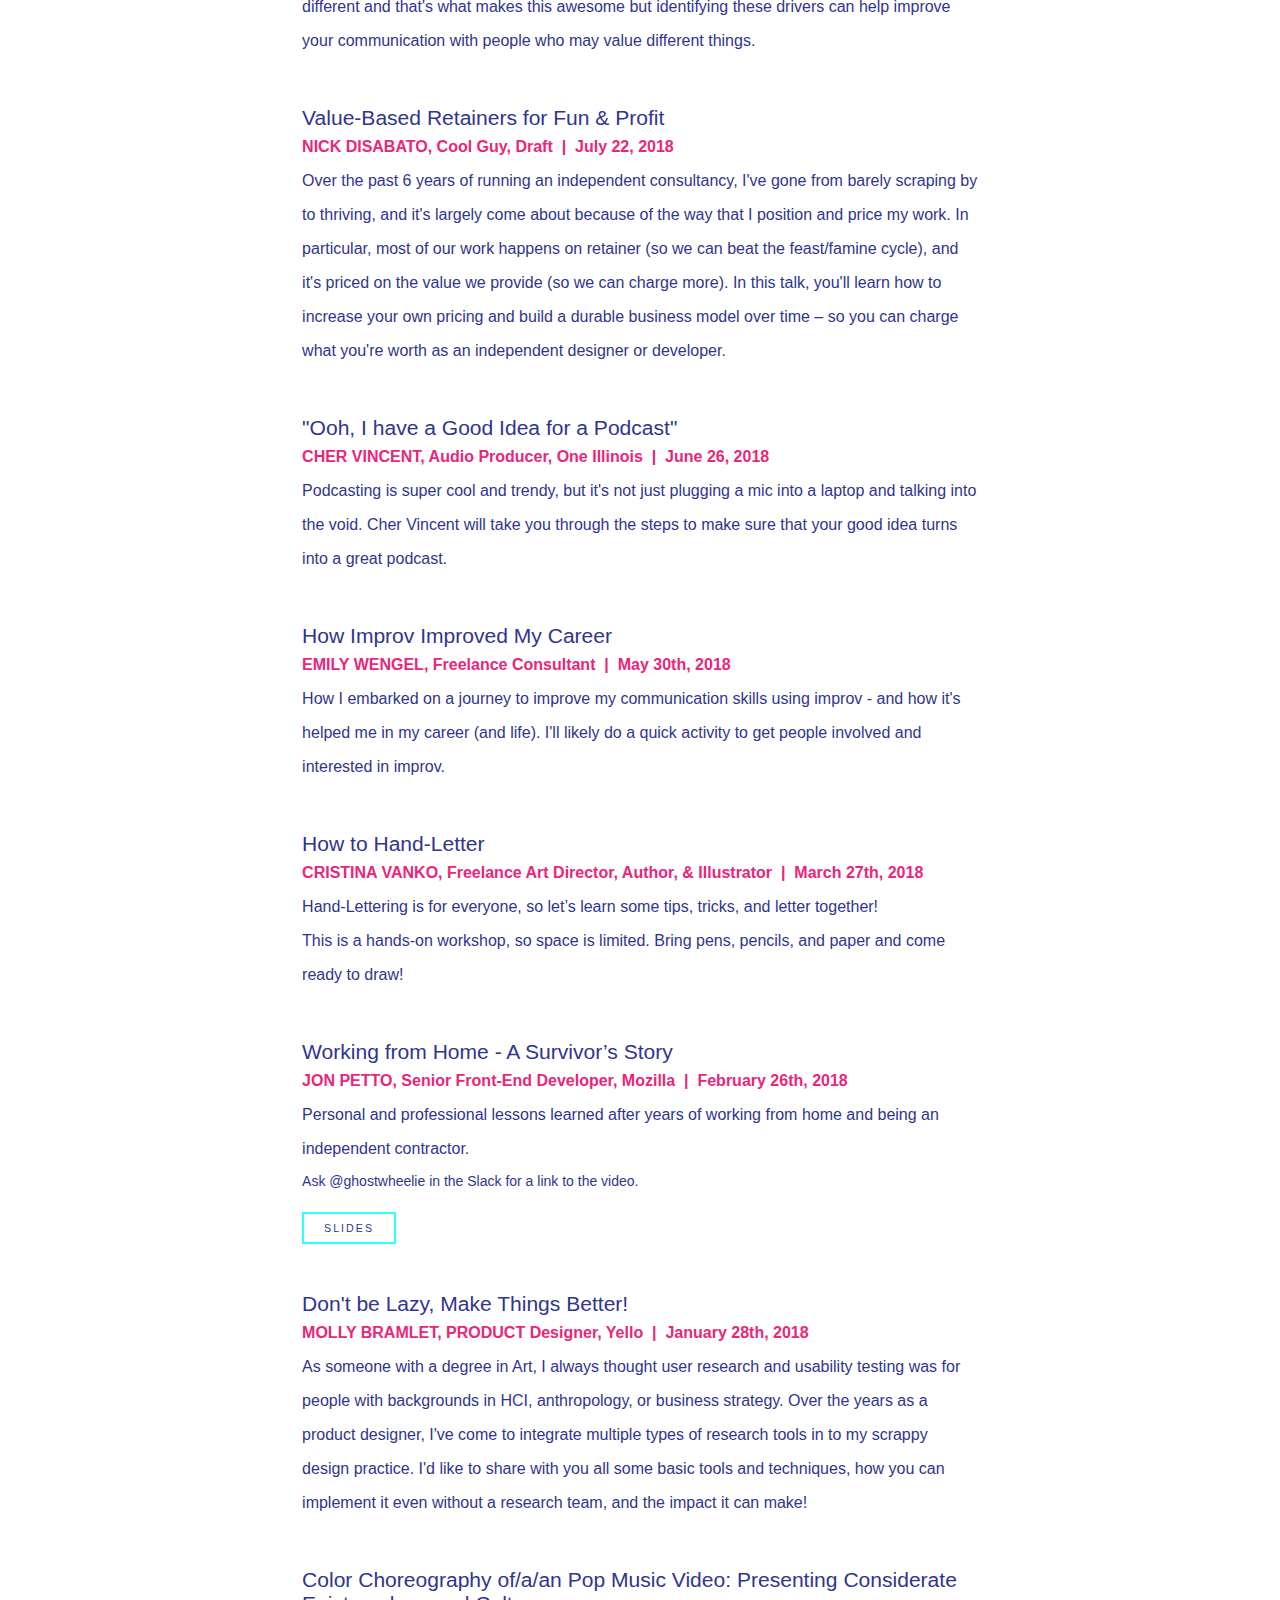
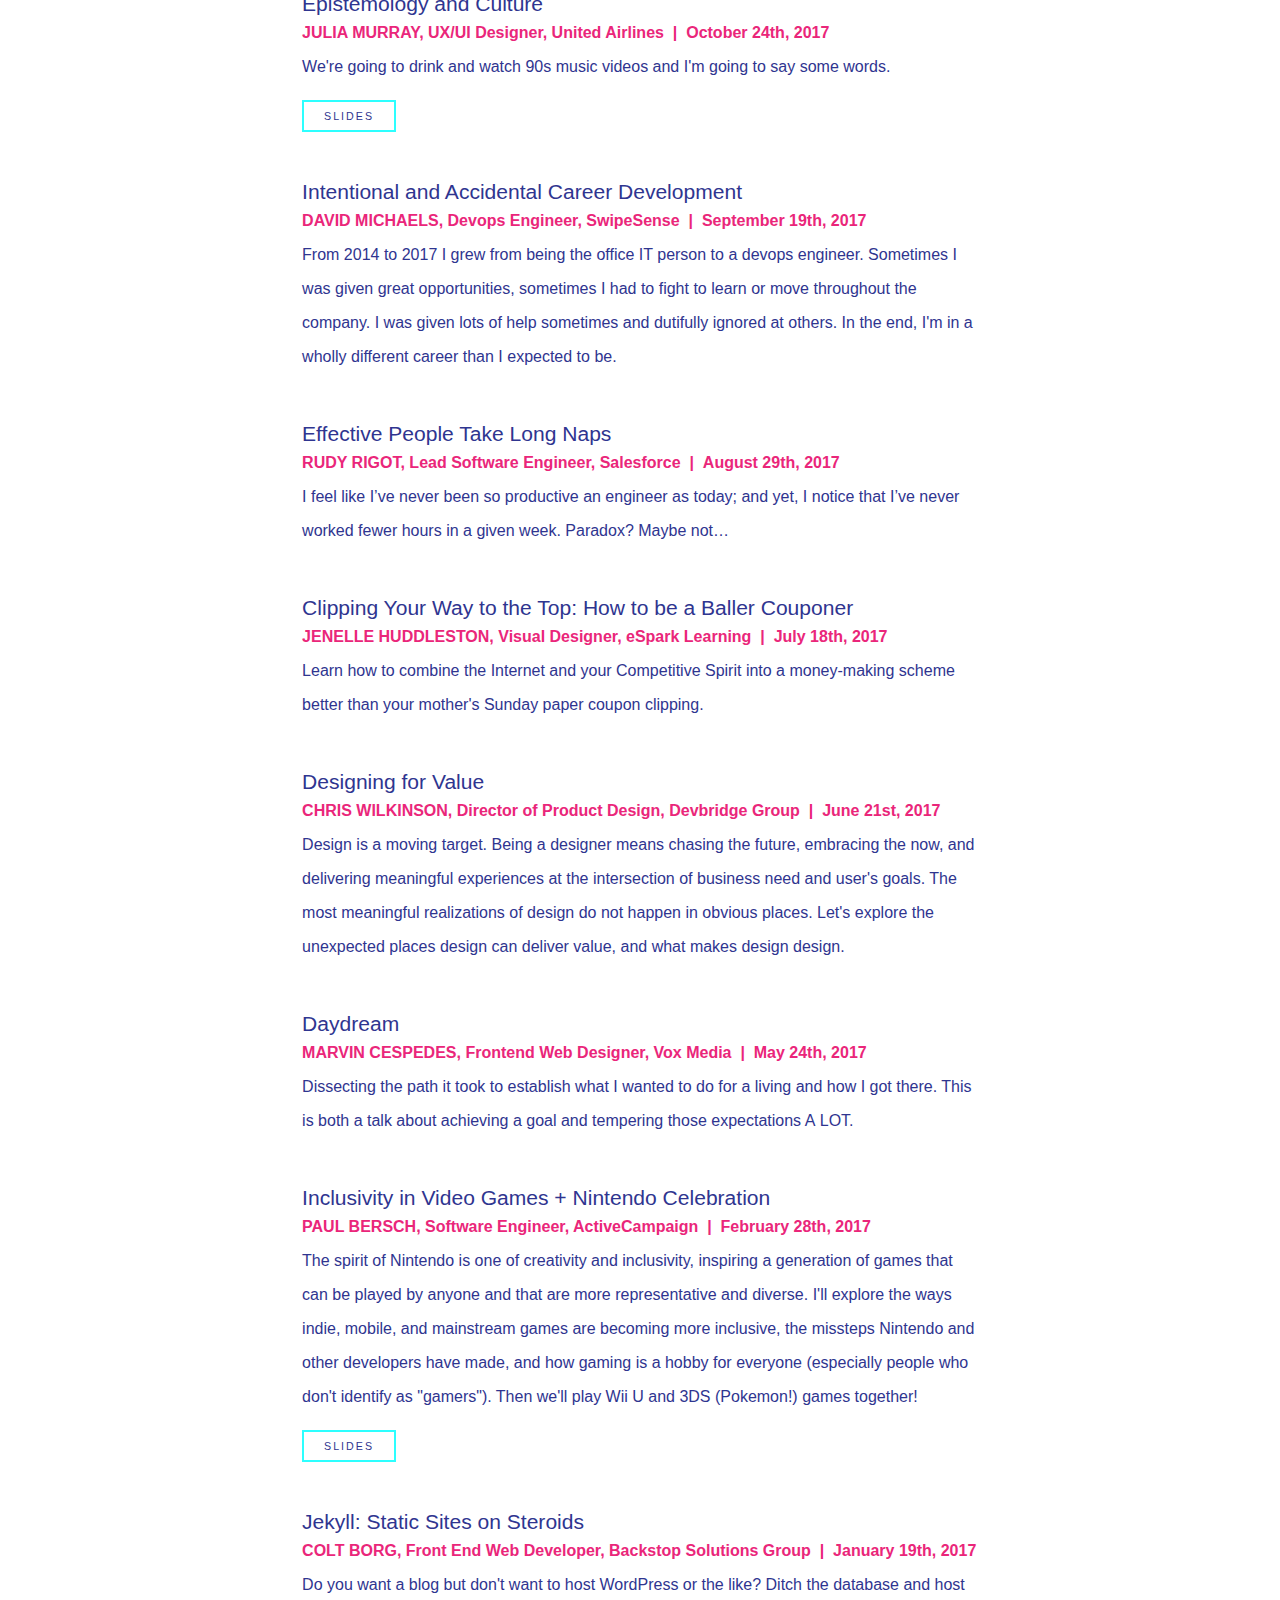
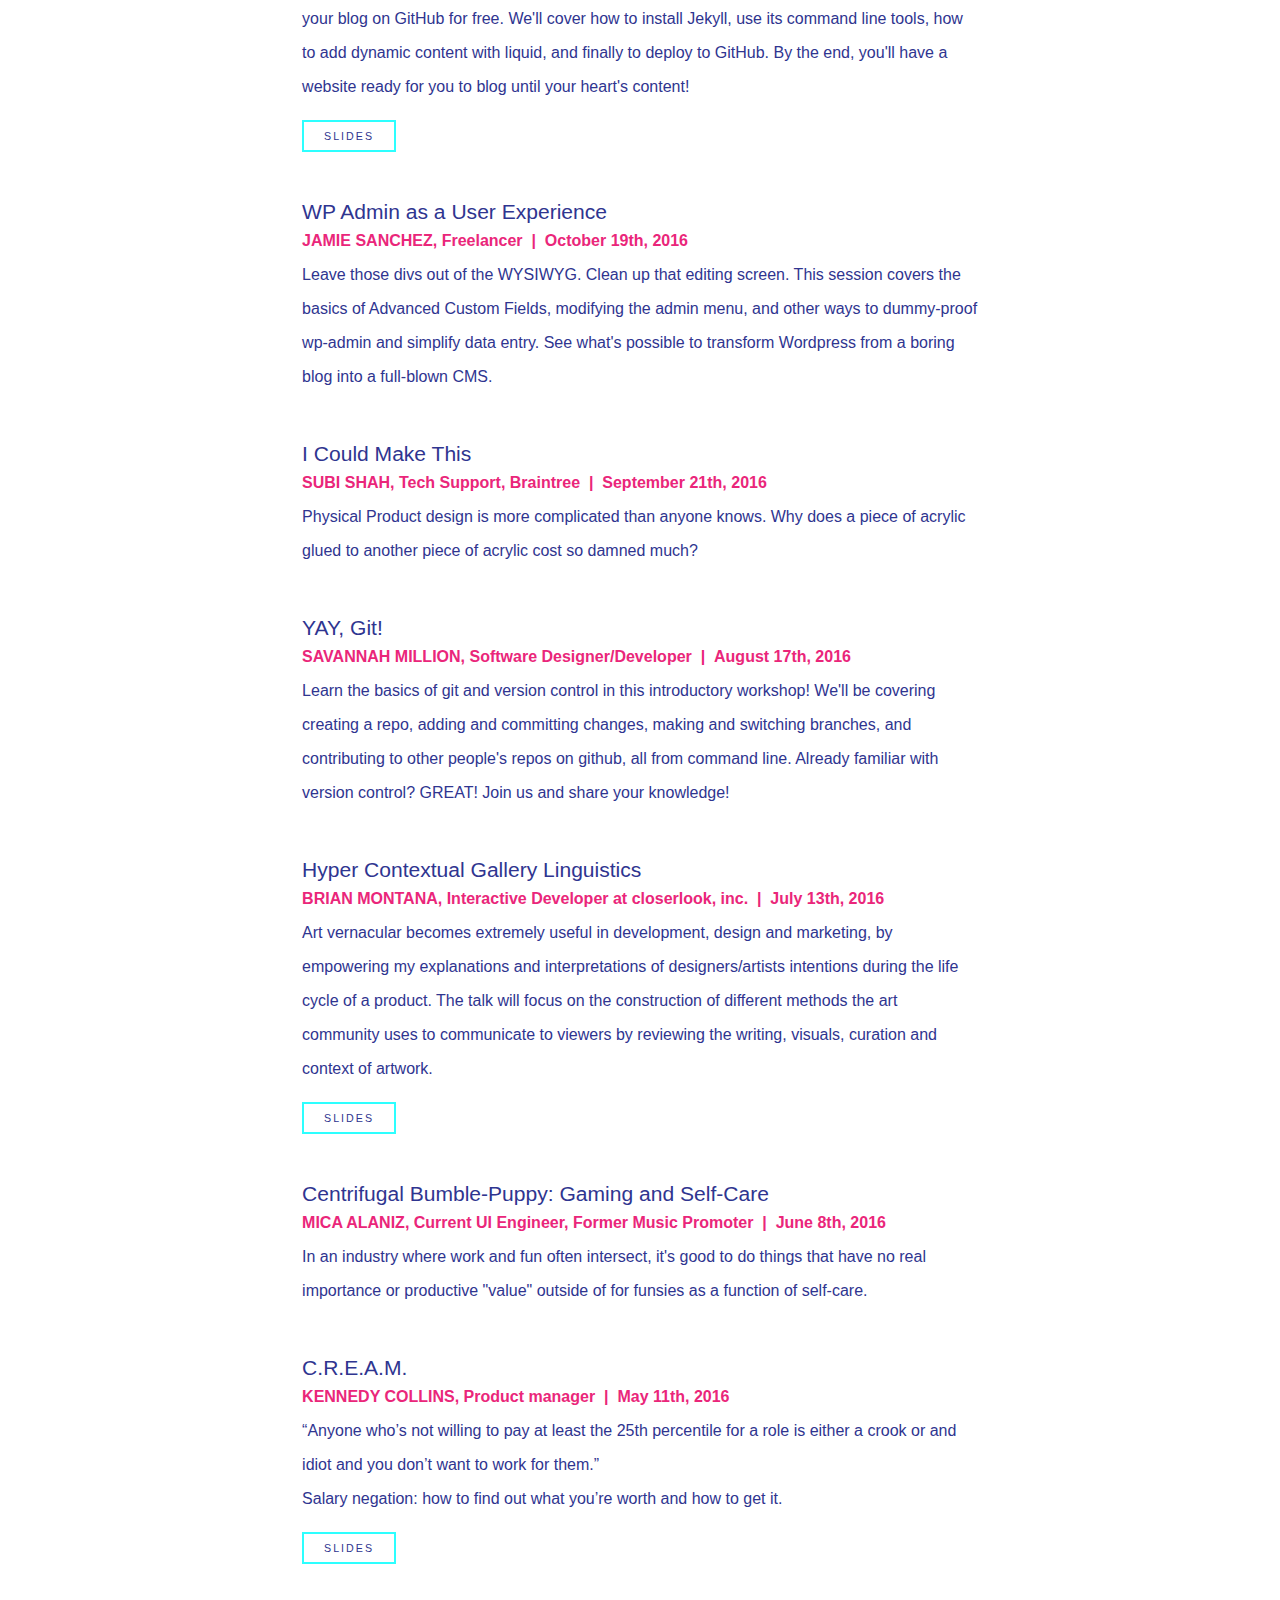
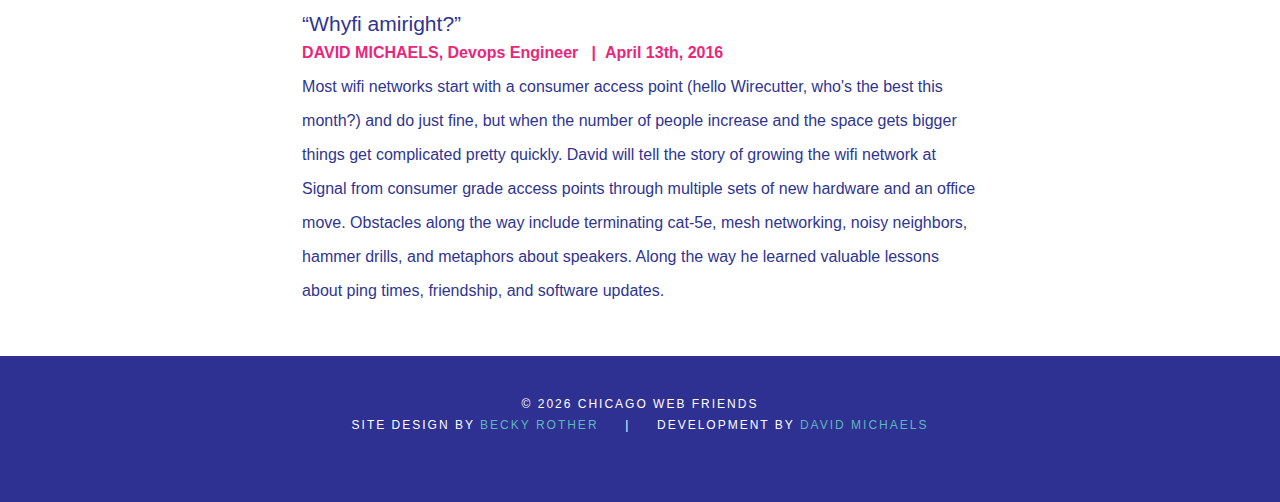
==== commit 72a11f3e: "Adding Subi to the archive" ====
--- a/archive.html
+++ b/archive.html
@@ -65,6 +65,18 @@
 	<section class="row mb3">
 		<div class="right_two_thirds">
 			<div class="talk_title">
+				<h3>Math for Meme</h3>
+			</div>
+			<div class="talk_description">
+				<p class="description">
+					<strong>SUBI SHAH, Senior Support Engineer, Jellyvision&nbsp; &#124; &nbsp;March 21,&nbsp;2019</strong><br>https://media.boingboing.net/wp-content/uploads/2016/11/bcf.png An explanation of all the math in this meme.
+				</p>
+			</div>
+		</div>
+	</section>
+	<section class="row mb3">
+		<div class="right_two_thirds">
+			<div class="talk_title">
 				<h3>The Good, The Bad, the Unethical: What is data ethics and why should I care as a technologist and as a technology user</h3>
 			</div>
 			<div class="talk_description">
--- a/css/style.css
+++ b/css/style.css
@@ -188,7 +188,7 @@
 img, p, h1, h2, h3, h4, h5 {
 	text-align: center;
 	display: inline-block;
-	max-width: 50rem;
+	max-width: 100%;
 	padding: 0;
 	margin: 0;
 }
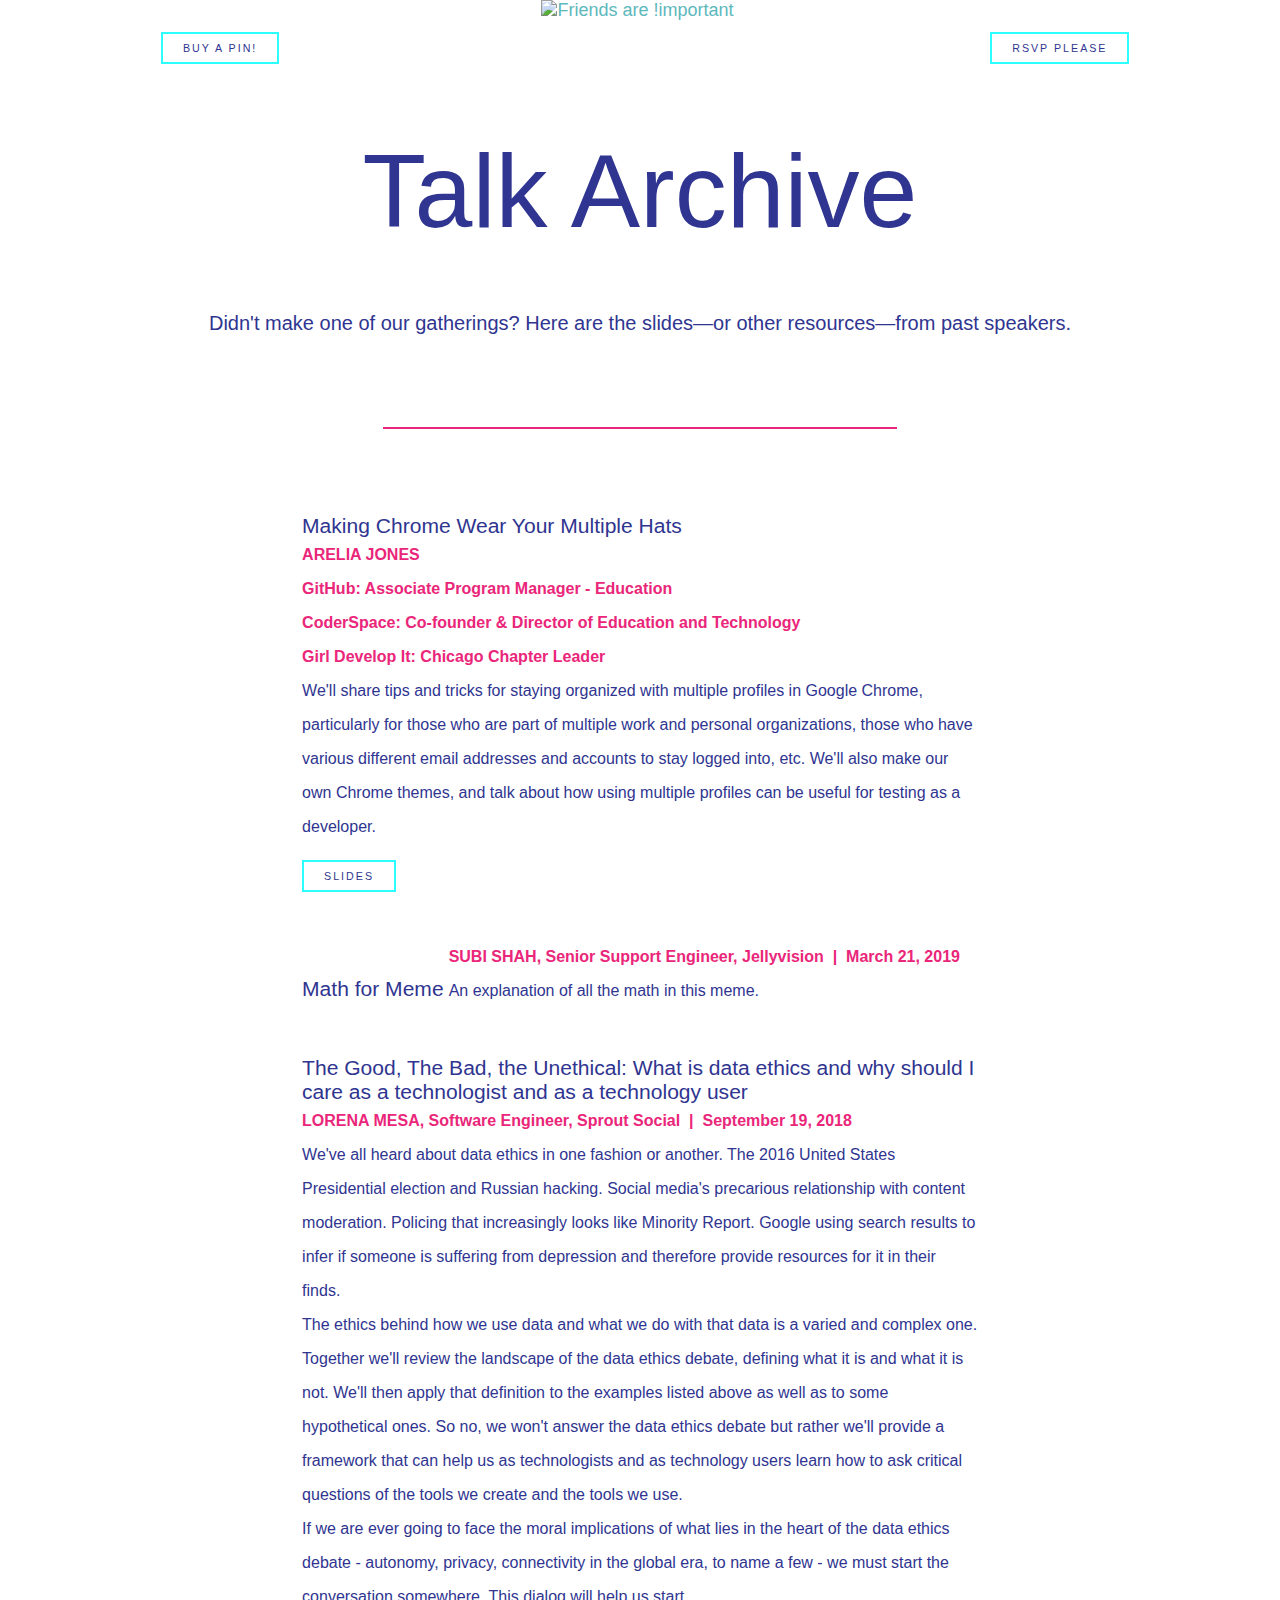
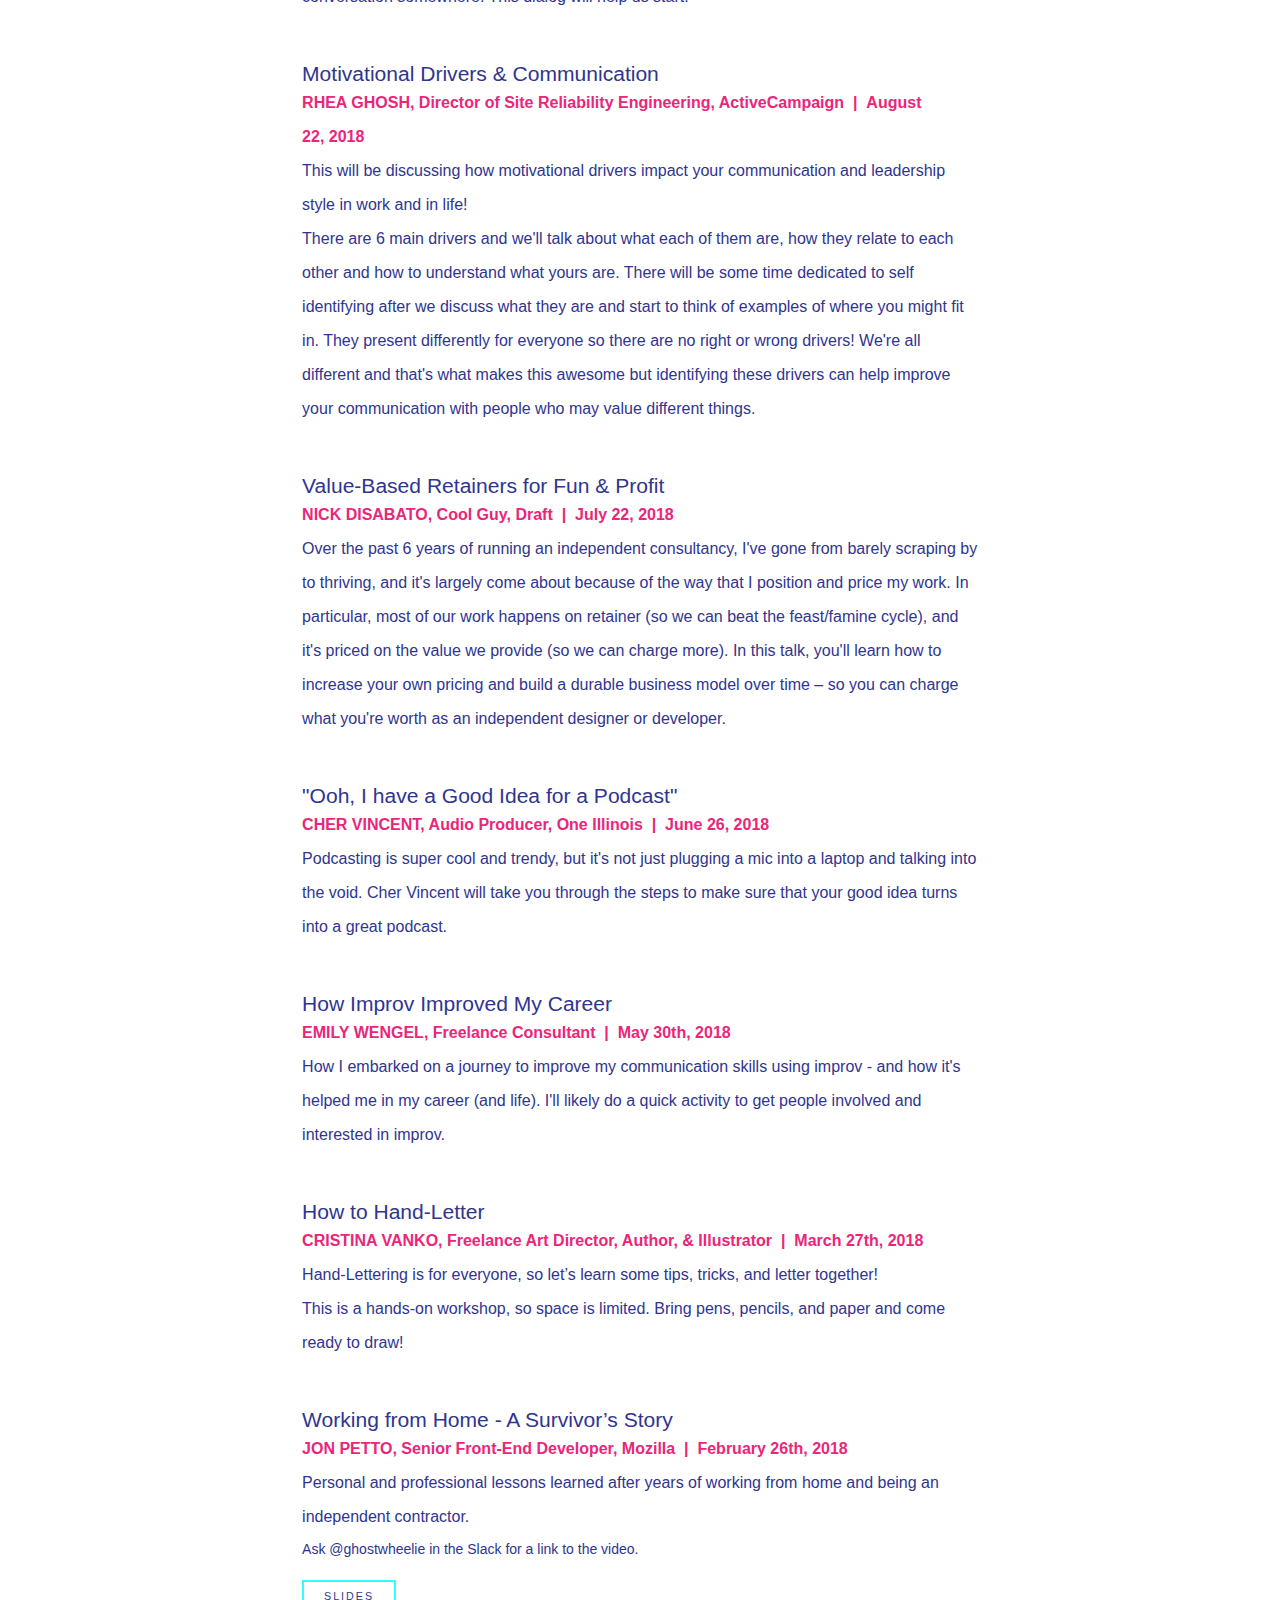
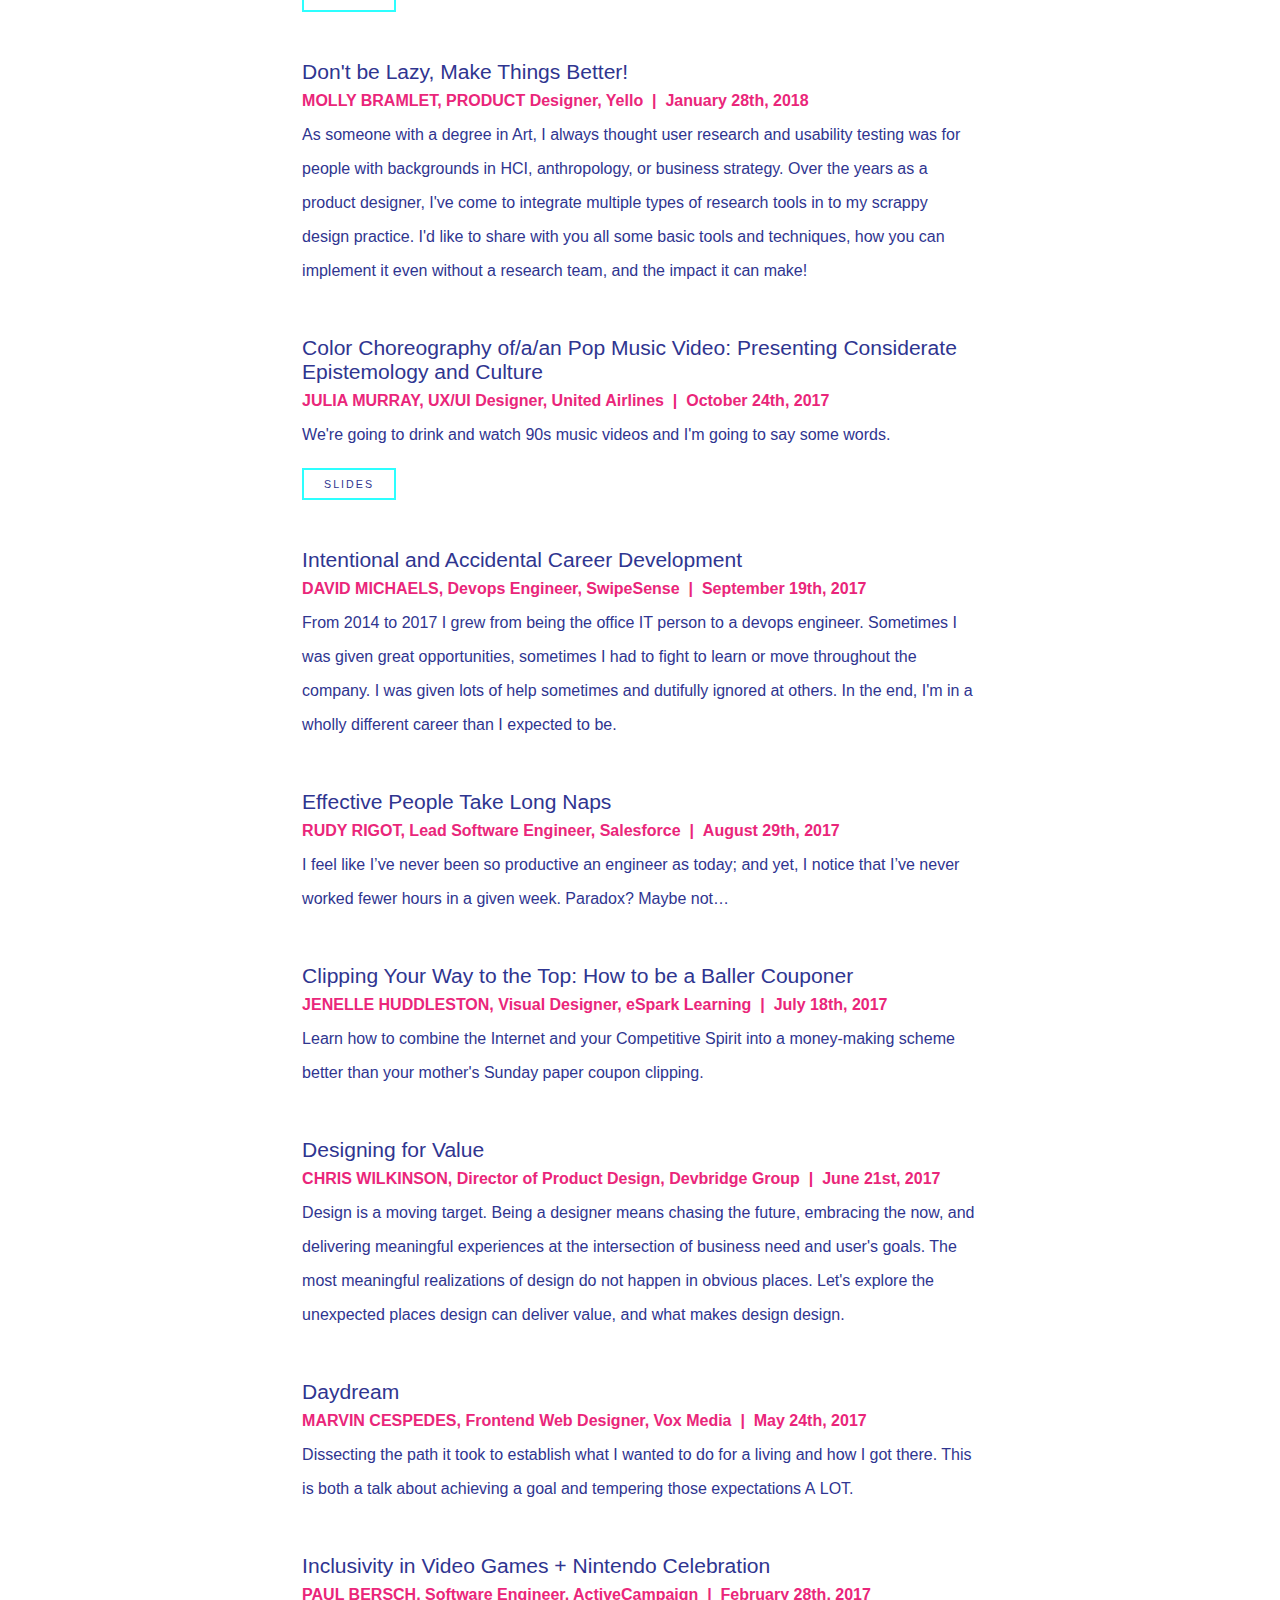
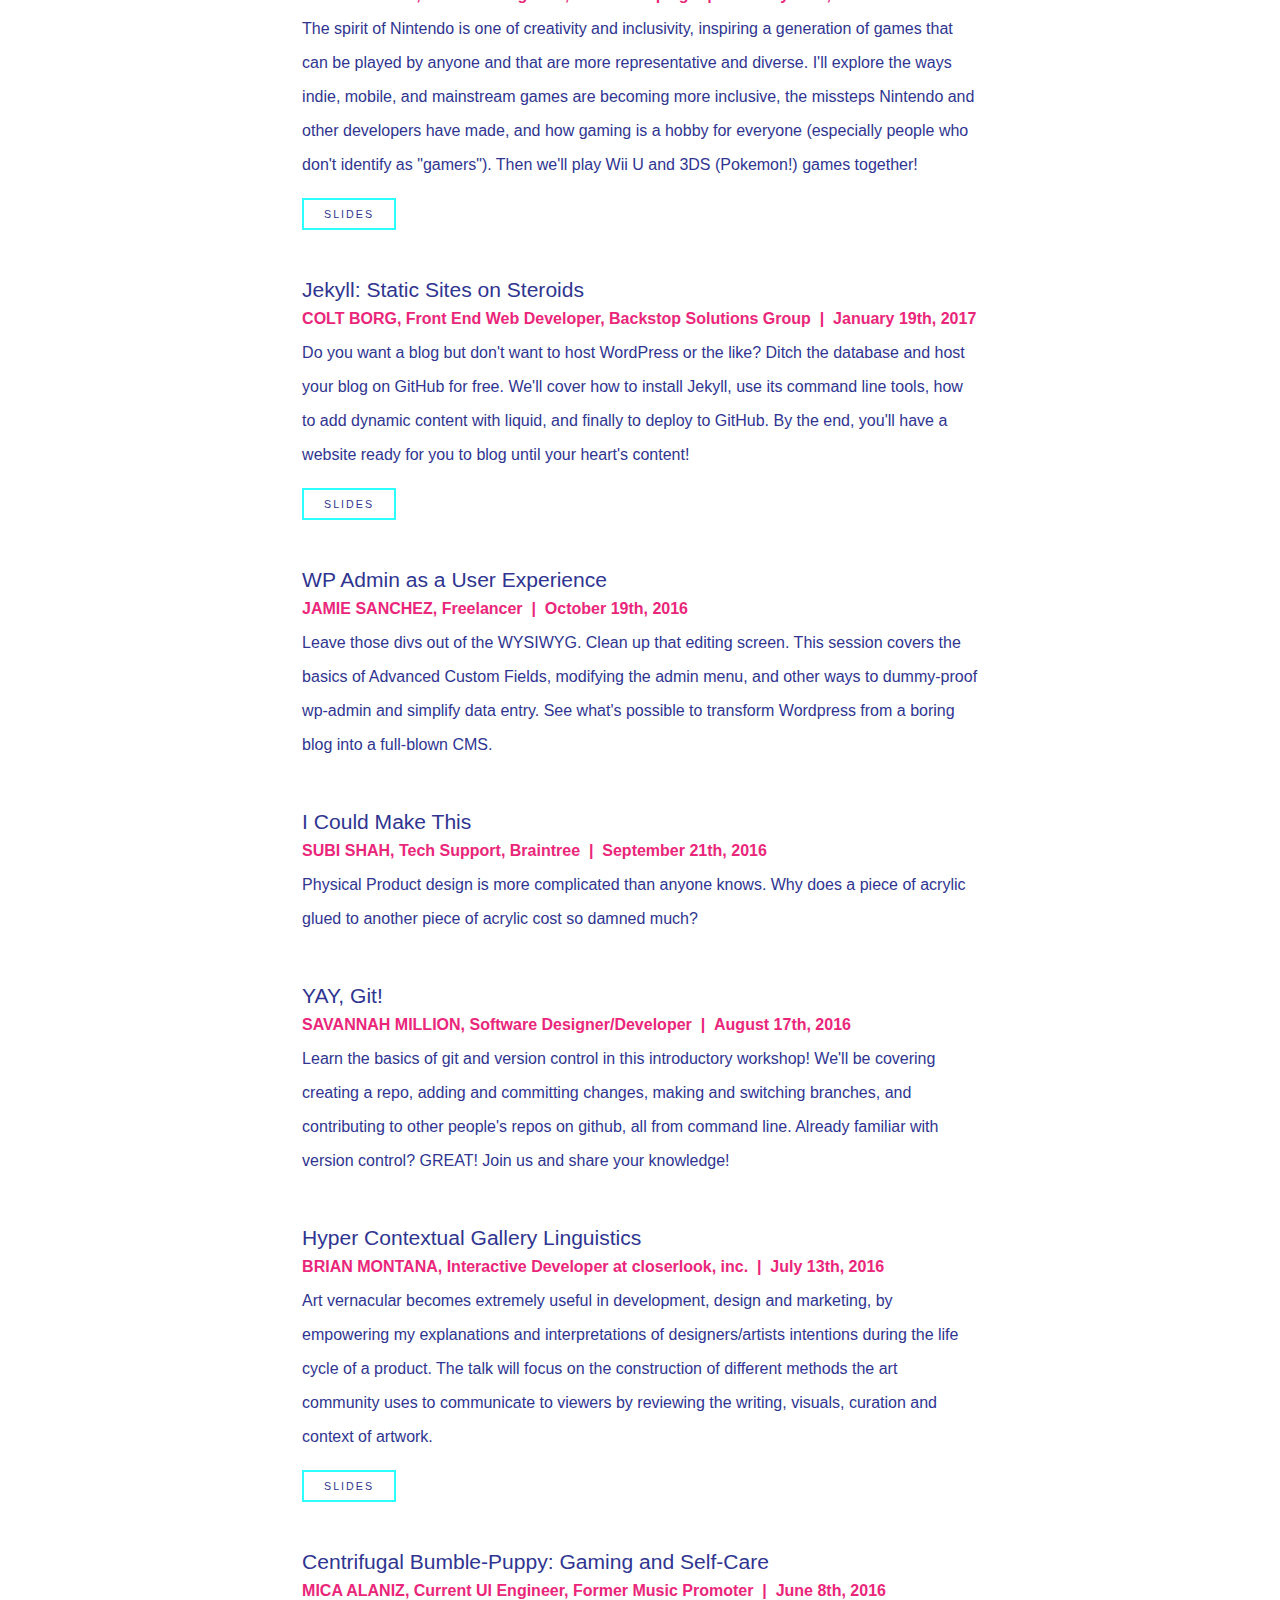
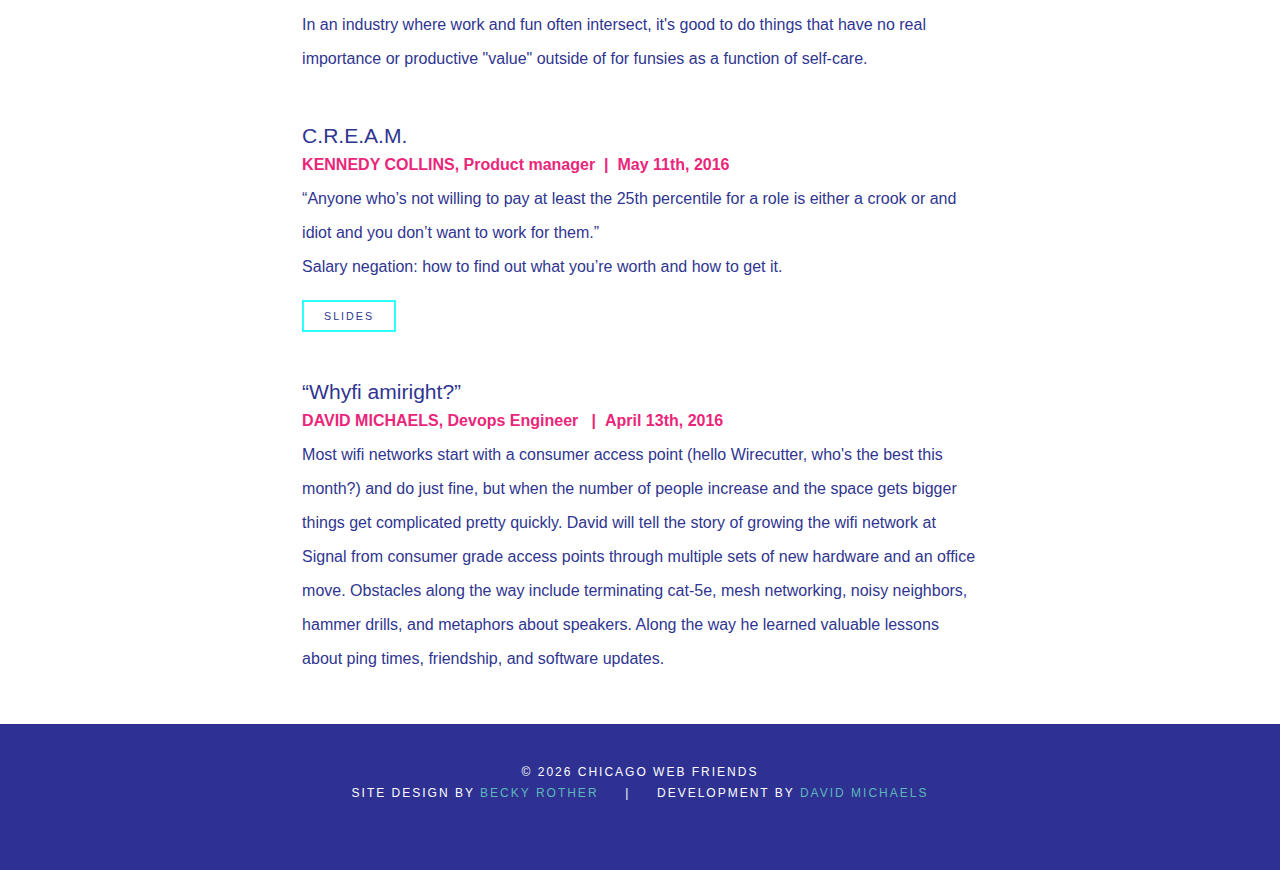
==== commit 4041e7cd: "Add last months event to archive" ====
--- a/archive.html
+++ b/archive.html
@@ -65,11 +65,34 @@
 	<section class="row mb3">
 		<div class="right_two_thirds">
 			<div class="talk_title">
+				<h3>Making Chrome Wear Your Multiple Hats</h3>
+			</div>
+			<div class="talk_description">
+				<p class="description">
+					<strong>ARELIA JONES<br>
+						GitHub: Associate Program Manager - Education<br>
+						CoderSpace: Co-founder &amp; Director of Education and Technology<br>
+						Girl Develop It: Chicago Chapter Leader
+					</strong>
+					<br>
+					We'll share tips and tricks for staying organized with multiple profiles in Google Chrome, particularly for those who are part of multiple work and personal organizations, those who have various different email addresses and accounts to stay logged into, etc. We'll also make our own Chrome themes, and talk about how using multiple profiles can be useful for testing as a developer.
+				</p>
+				<div class="button-paragraph mt1">
+						<a class="button_box btn btn-1 btn-1a" href="https://docs.google.com/presentation/d/1YqZMgD_cyNTJsUN3OnIUtym_RaQi7On6p33DW26OWmM/edit#slide=id.p" target="_blank" rel="noopener noreferrer">
+							Slides
+						</a>
+					</div>
+			</div>
+		</div>
+	</section>
+	<section class="row mb3">
+		<div class="right_two_thirds">
+			<div class="talk_title">
 				<h3>Math for Meme</h3>
 			</div>
 			<div class="talk_description">
 				<p class="description">
-					<strong>SUBI SHAH, Senior Support Engineer, Jellyvision&nbsp; &#124; &nbsp;March 21,&nbsp;2019</strong><br>https://media.boingboing.net/wp-content/uploads/2016/11/bcf.png An explanation of all the math in this meme.
+					<strong>SUBI SHAH, Senior Support Engineer, Jellyvision&nbsp; &#124; &nbsp;March 21,&nbsp;2019</strong><br>An explanation of all the math in this meme.
 				</p>
 			</div>
 		</div>
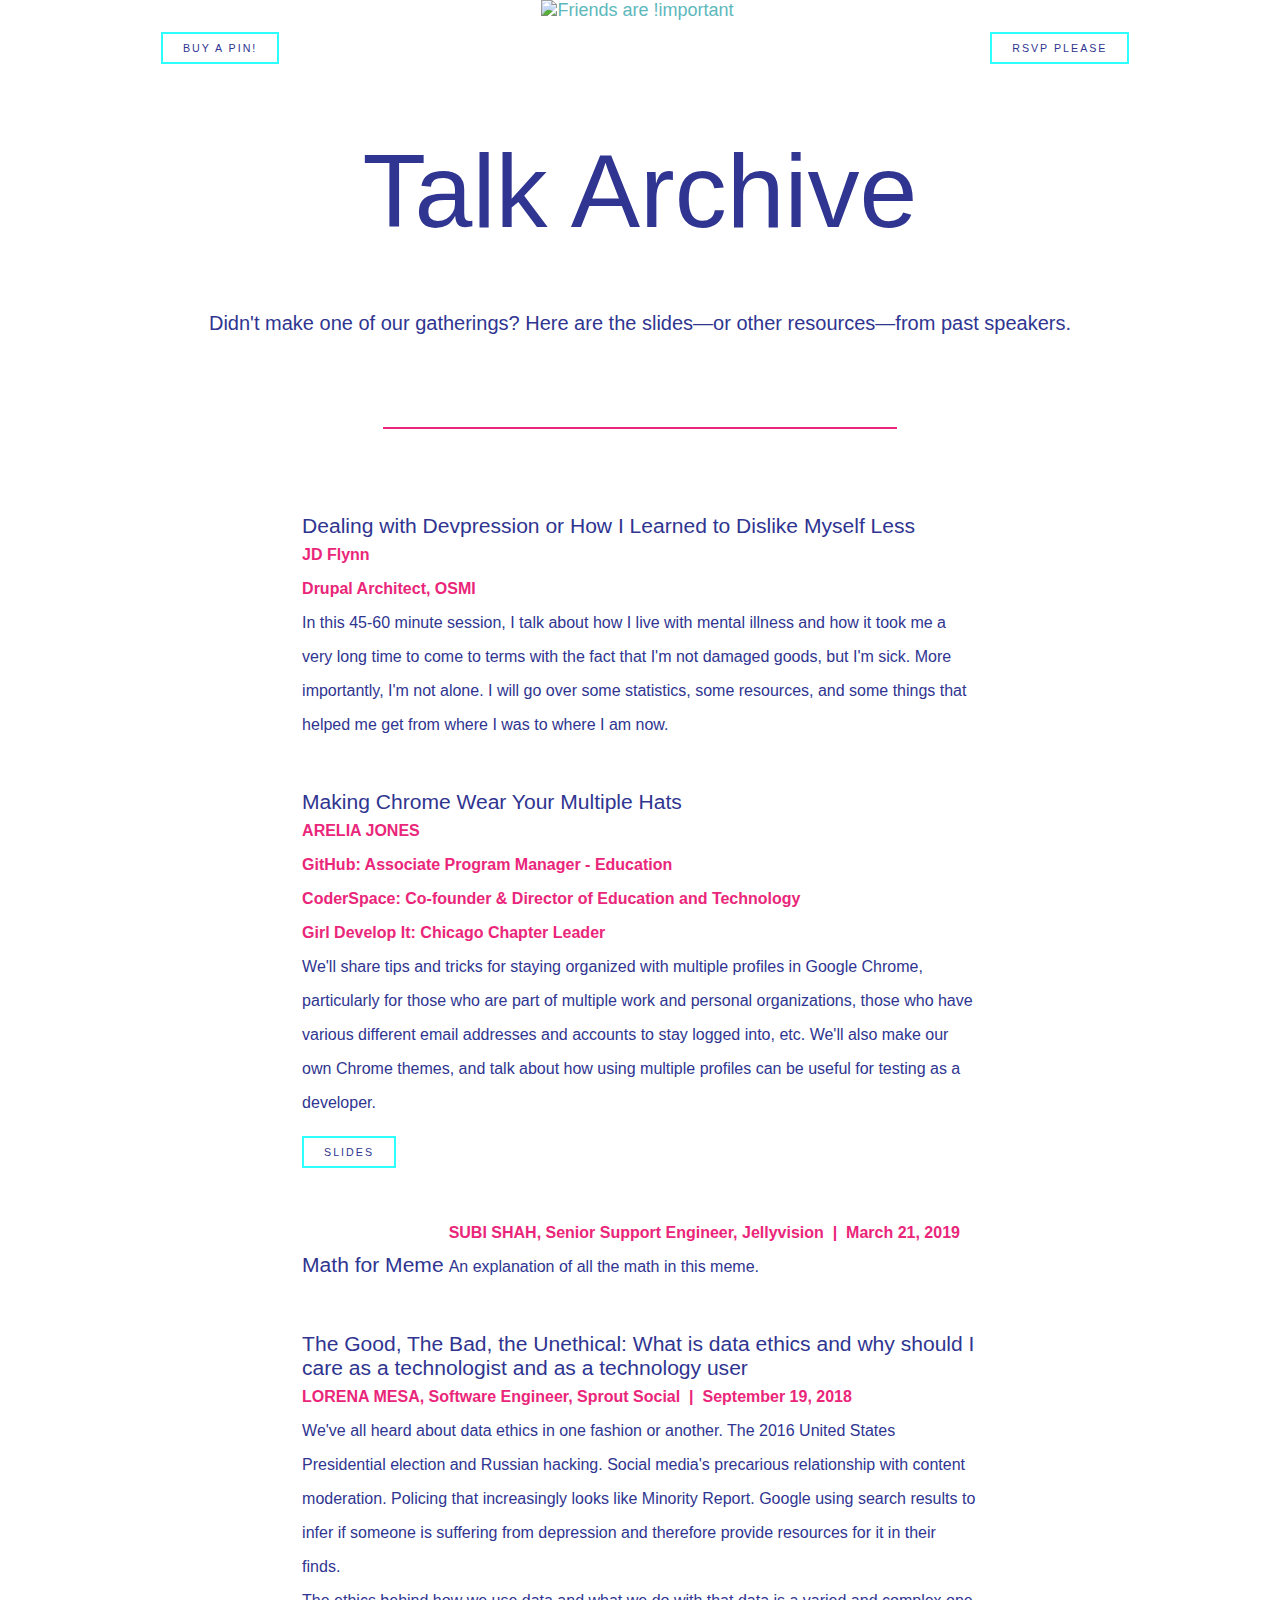
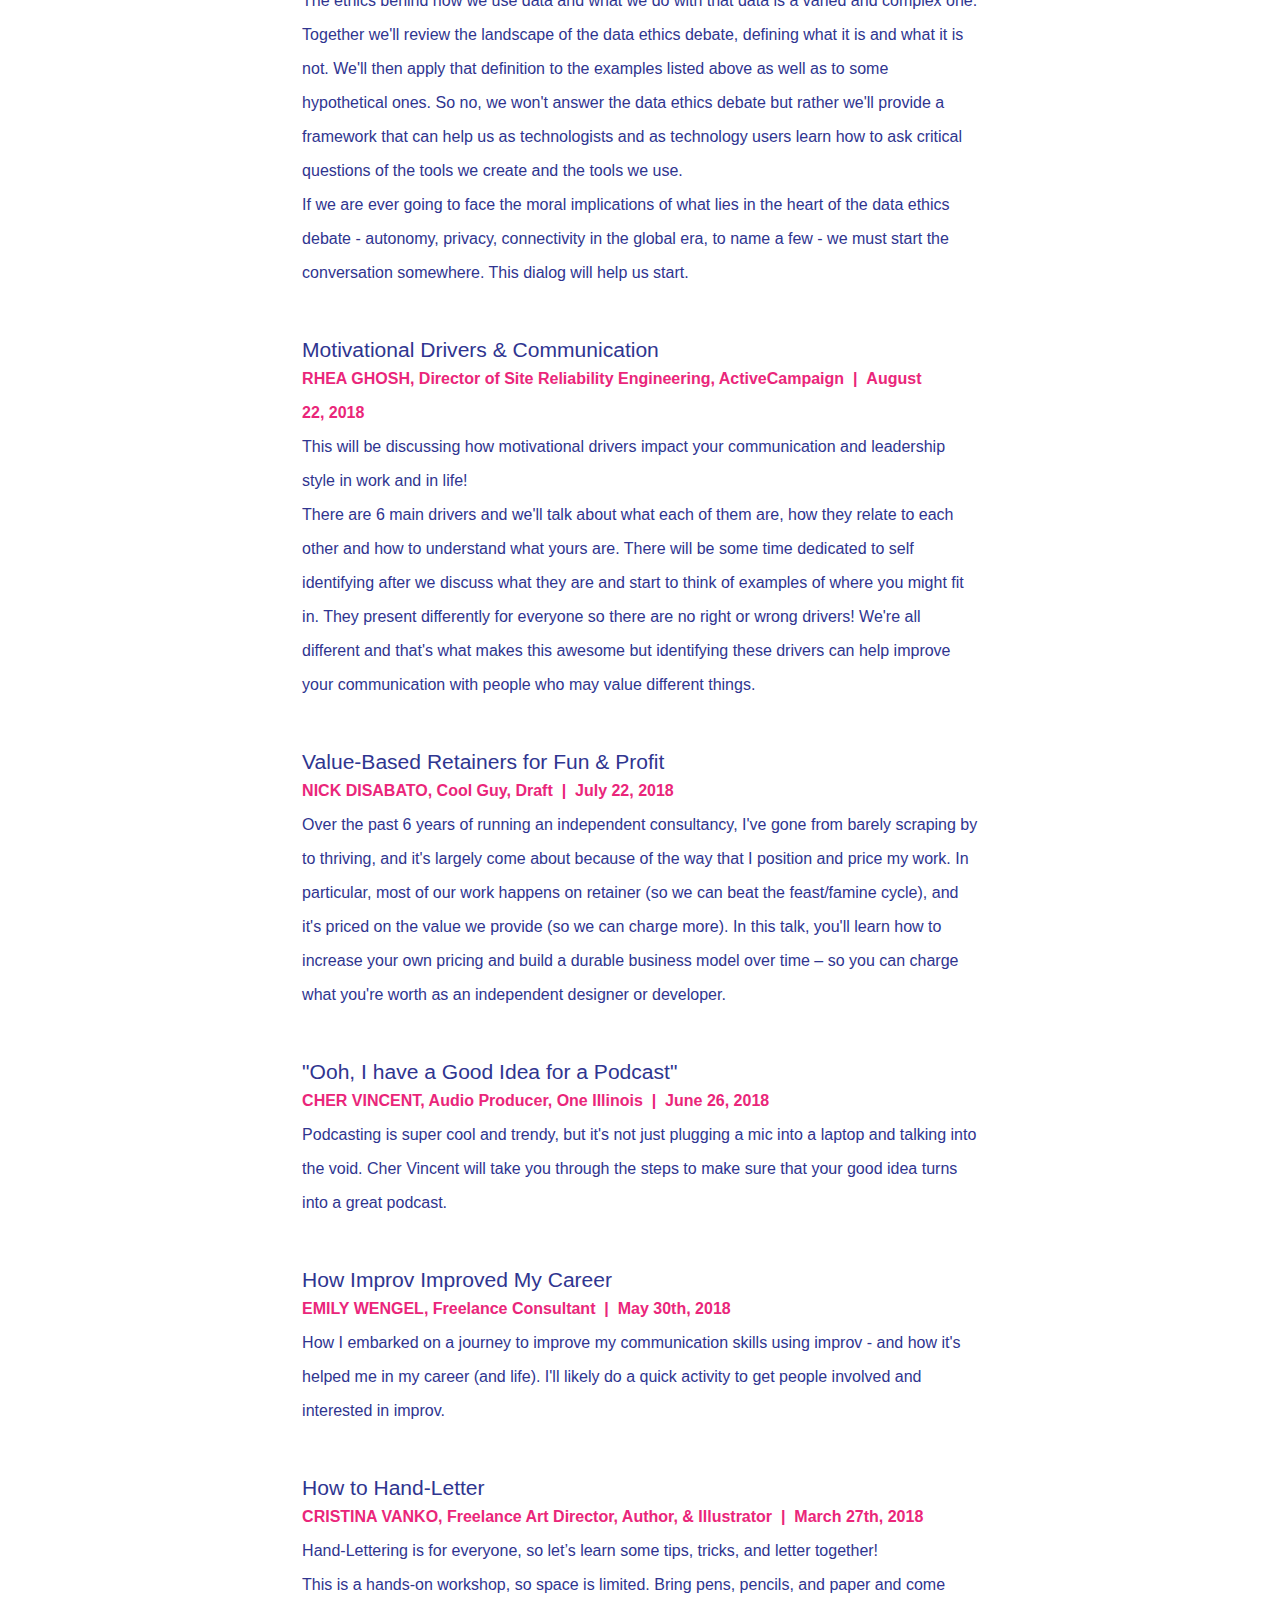
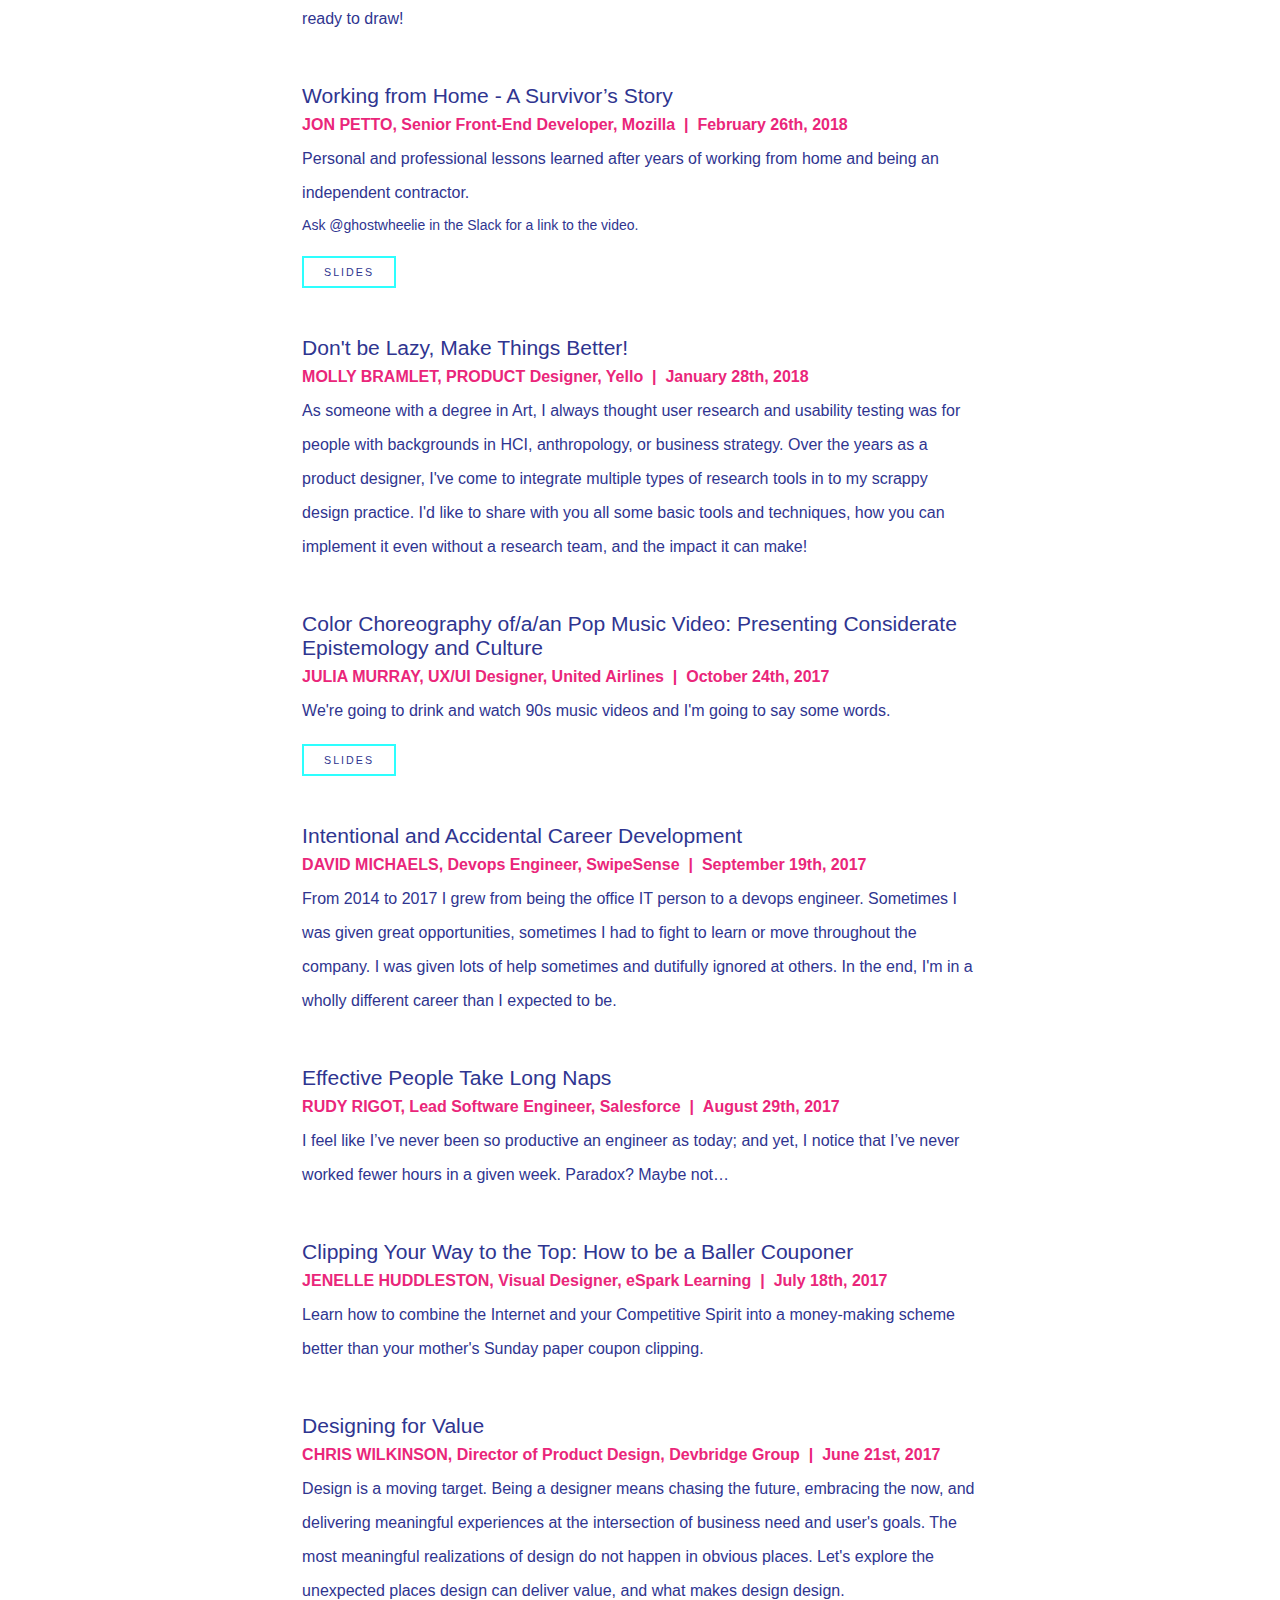
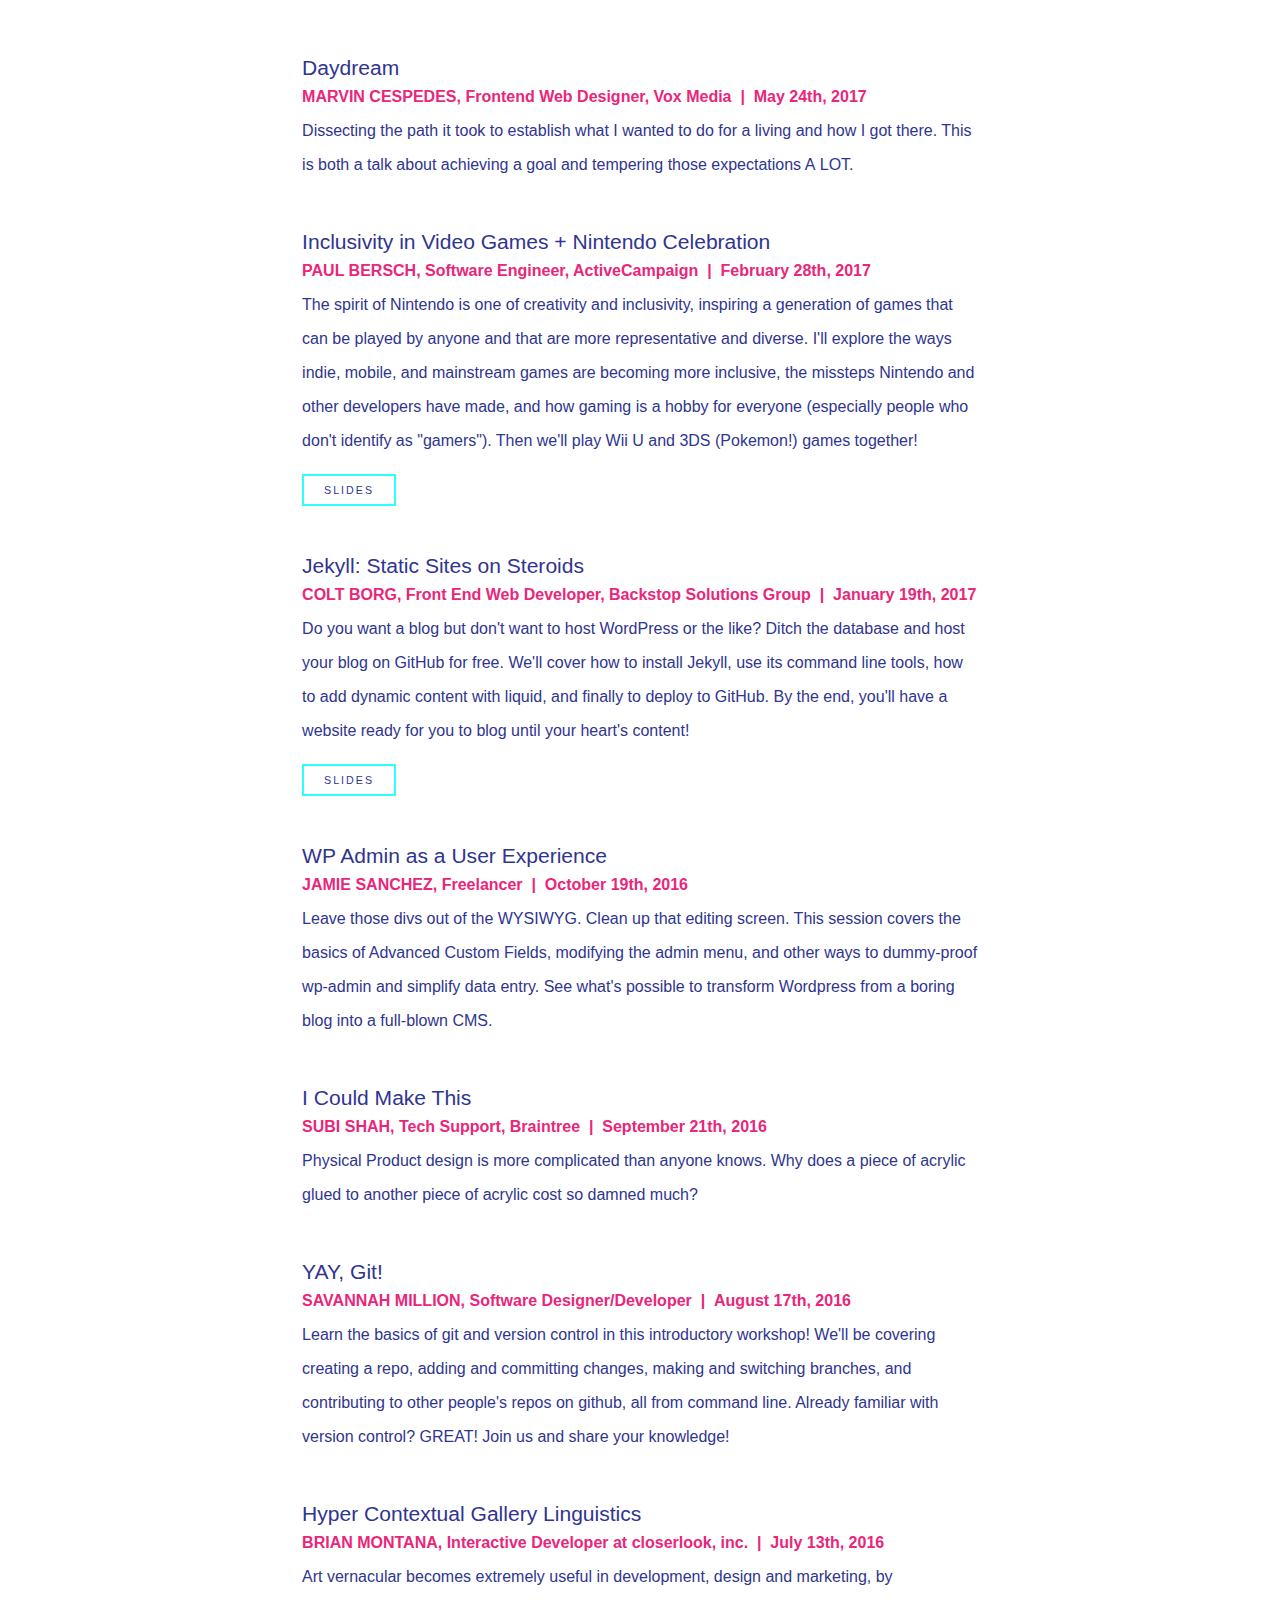
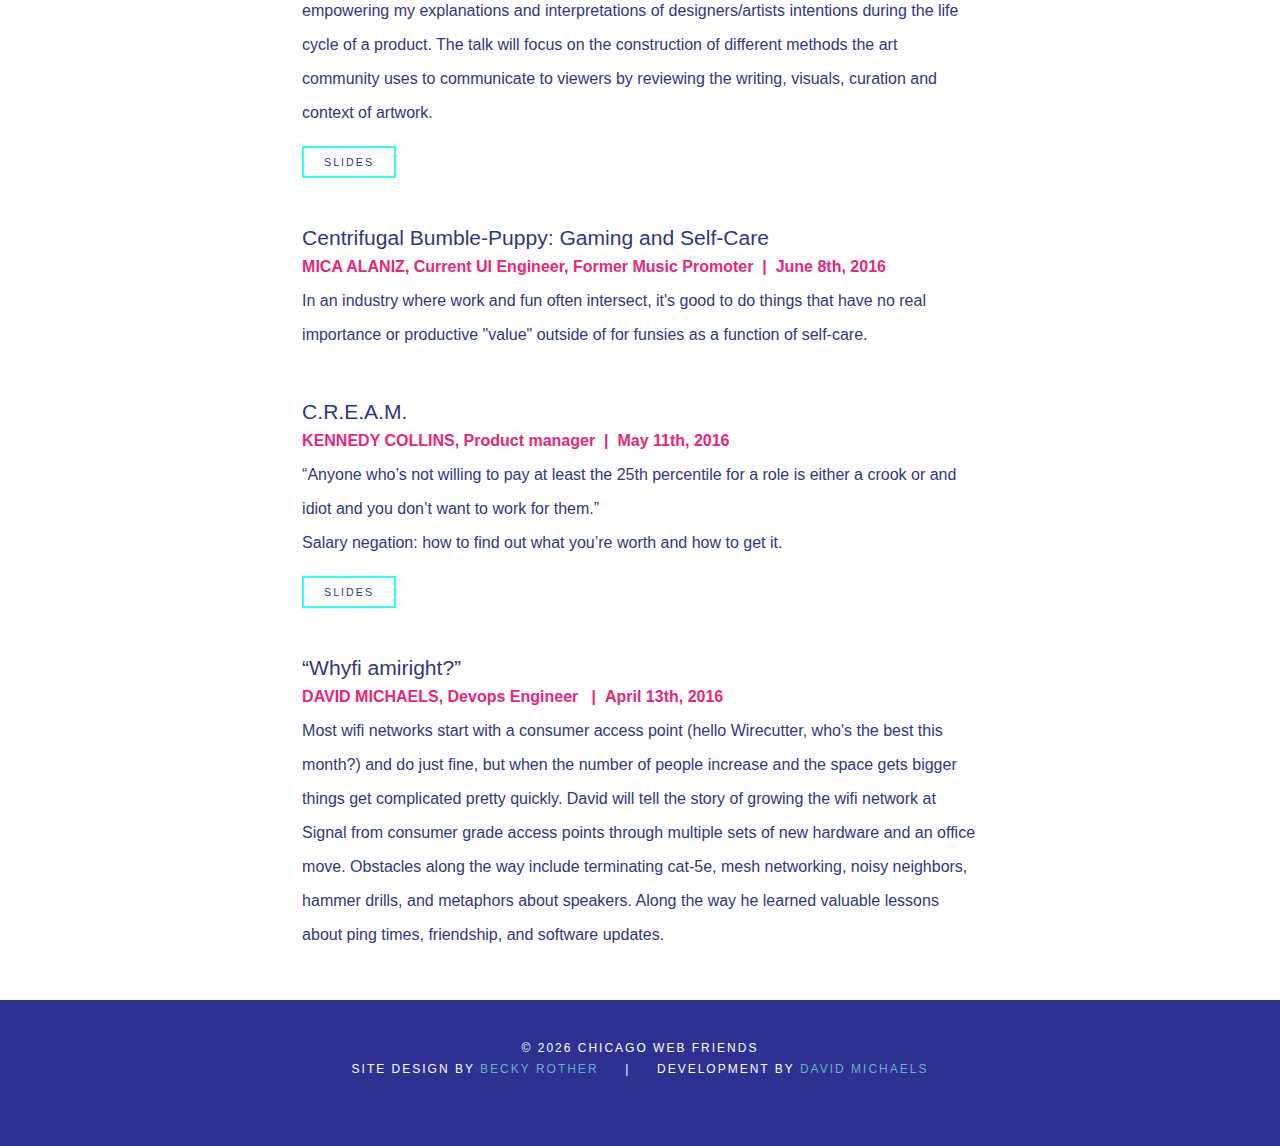
==== commit 50f252be: "WIP add details for June that we know so far" ====
--- a/archive.html
+++ b/archive.html
@@ -36,7 +36,7 @@
 <body>
 	<section class="row cf">
 		<div class="right">
-			<a class="btn btn-1 btn-1a button_box btn-hero" href="https://goo.gl/4Tu9AW" target="_blank" rel="noopener noreferrer">RSVP Please</a>
+			<a class="btn btn-1 btn-1a button_box btn-hero" href="https://bit.ly/IRL5292019" target="_blank" rel="noopener noreferrer">RSVP Please</a>
 		</div>
 		<div class="middle">
 			<a href="index.html">
@@ -60,6 +60,28 @@
 	</section>
 	<section class="row">
 		<div class="red_bar my5">
+		</div>
+	</section>
+	<section class="row mb3">
+		<div class="right_two_thirds">
+			<div class="talk_title">
+				<h3>Dealing with Devpression or How I Learned to Dislike Myself Less</h3>
+			</div>
+			<div class="talk_description">
+				<p class="description">
+					<strong>
+						JD Flynn<br>
+						Drupal Architect, OSMI
+					</strong>
+					<br>
+					In this 45-60 minute session, I talk about how I live with mental illness and how it took me a very long time to come to terms with the fact that I'm not damaged goods, but I'm sick.  More importantly, I'm not alone.  I will go over some statistics, some resources, and some things that helped me get from where I was to where I am now.
+				</p>
+				<!-- <div class="button-paragraph mt1">
+						<a class="button_box btn btn-1 btn-1a" href="" target="_blank" rel="noopener noreferrer">
+							Slides
+						</a>
+					</div> -->
+			</div>
 		</div>
 	</section>
 	<section class="row mb3">
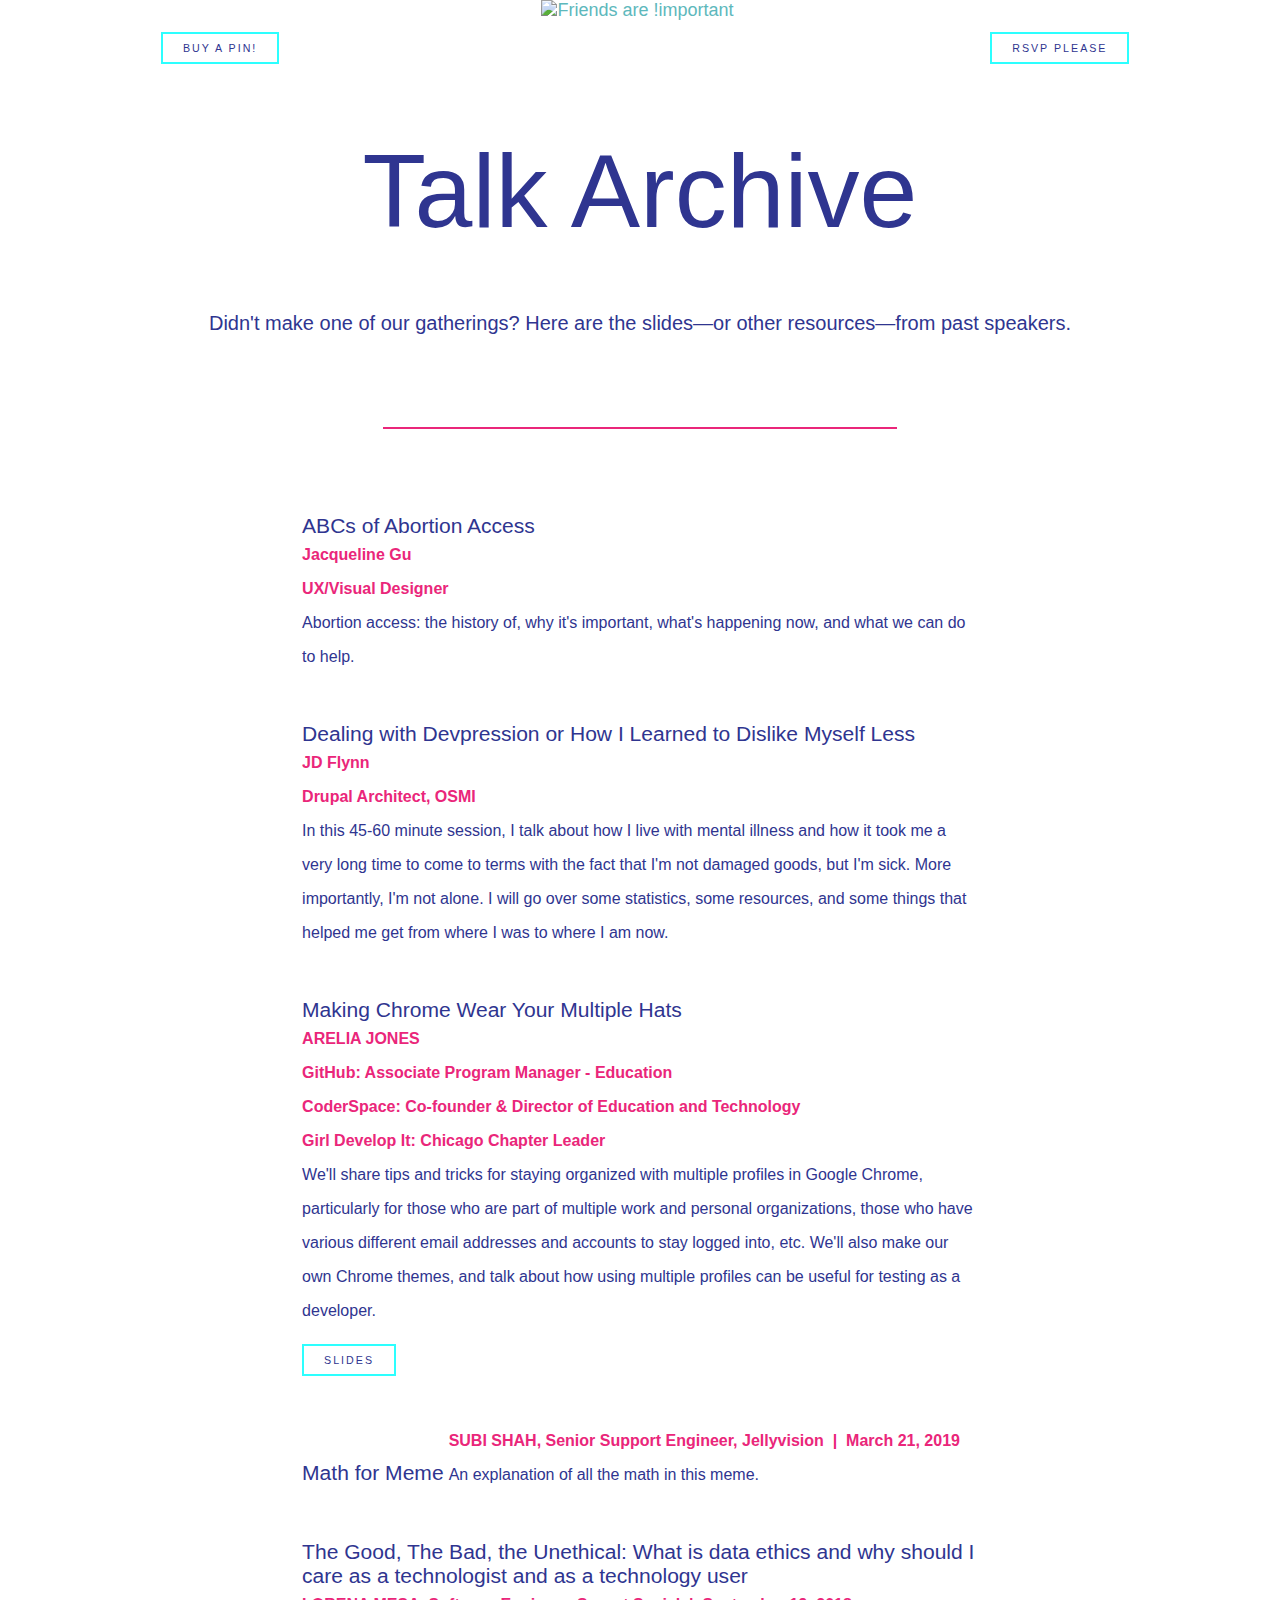
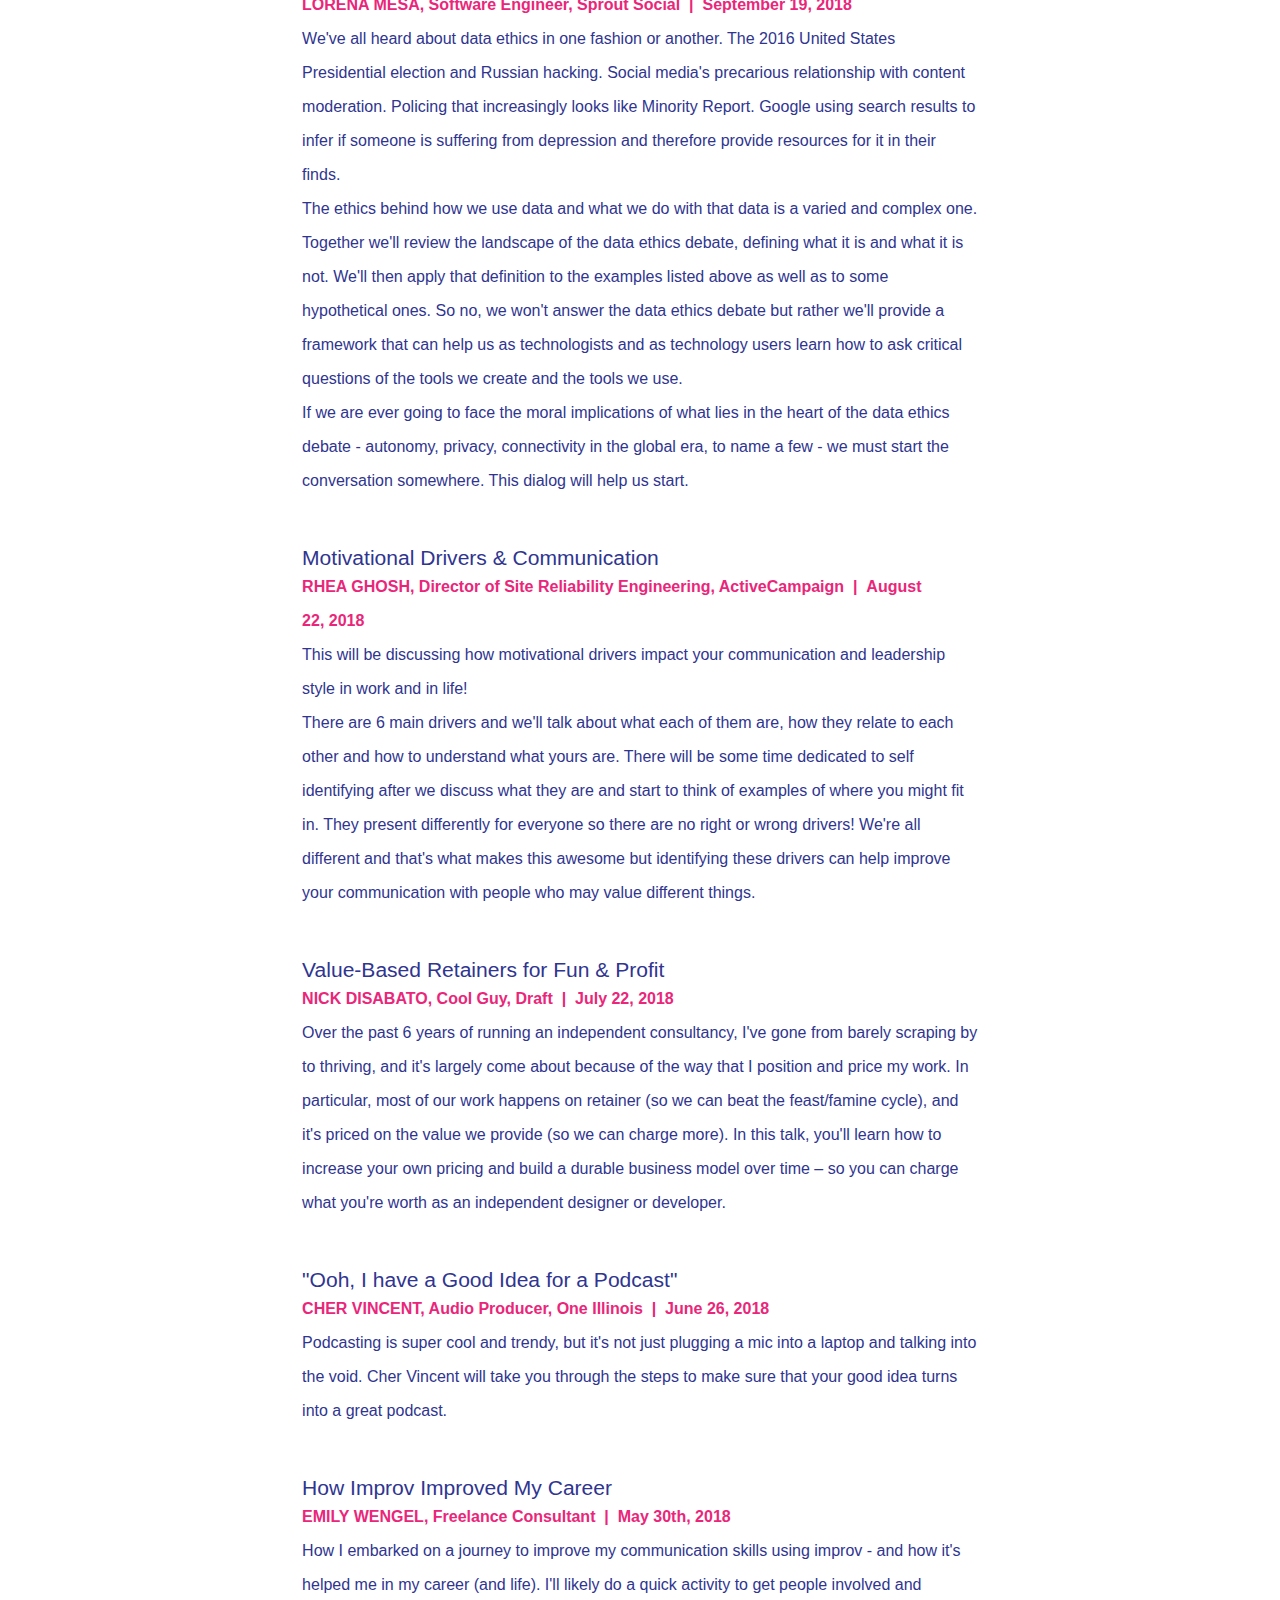
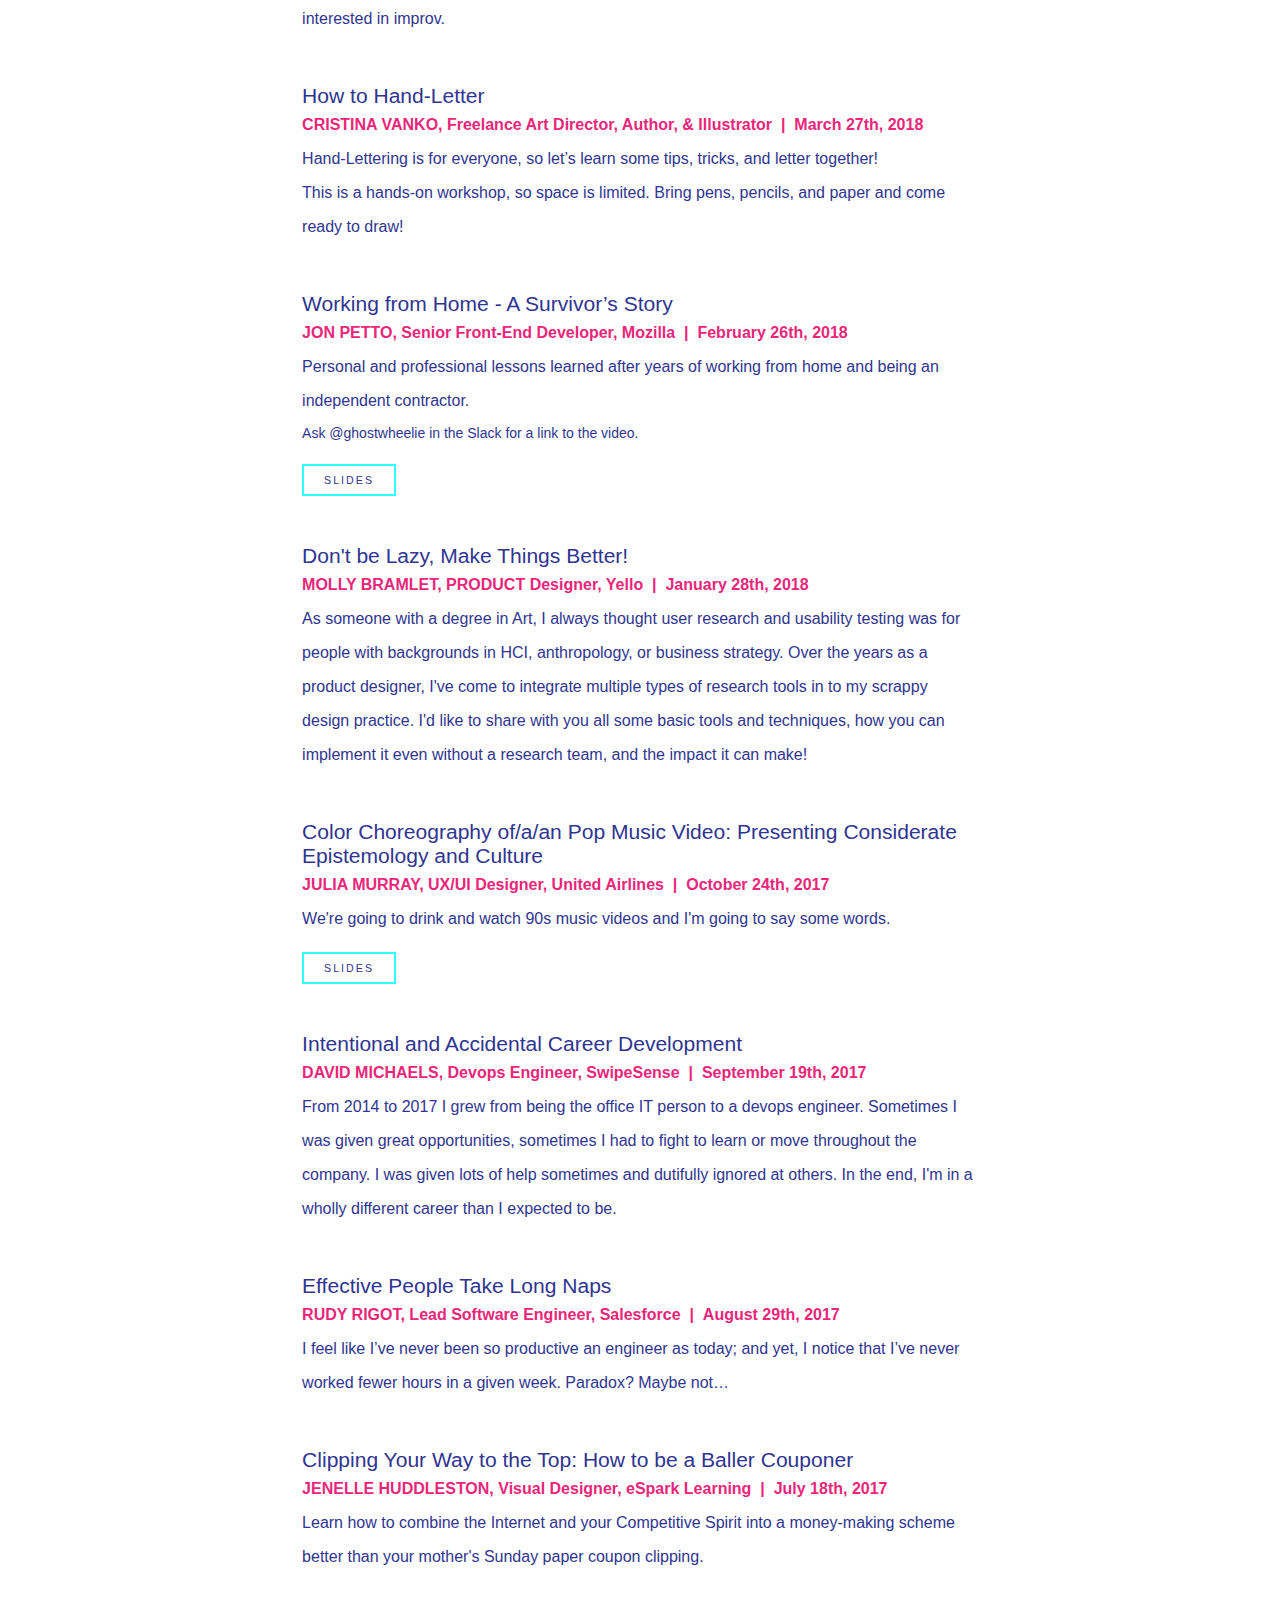
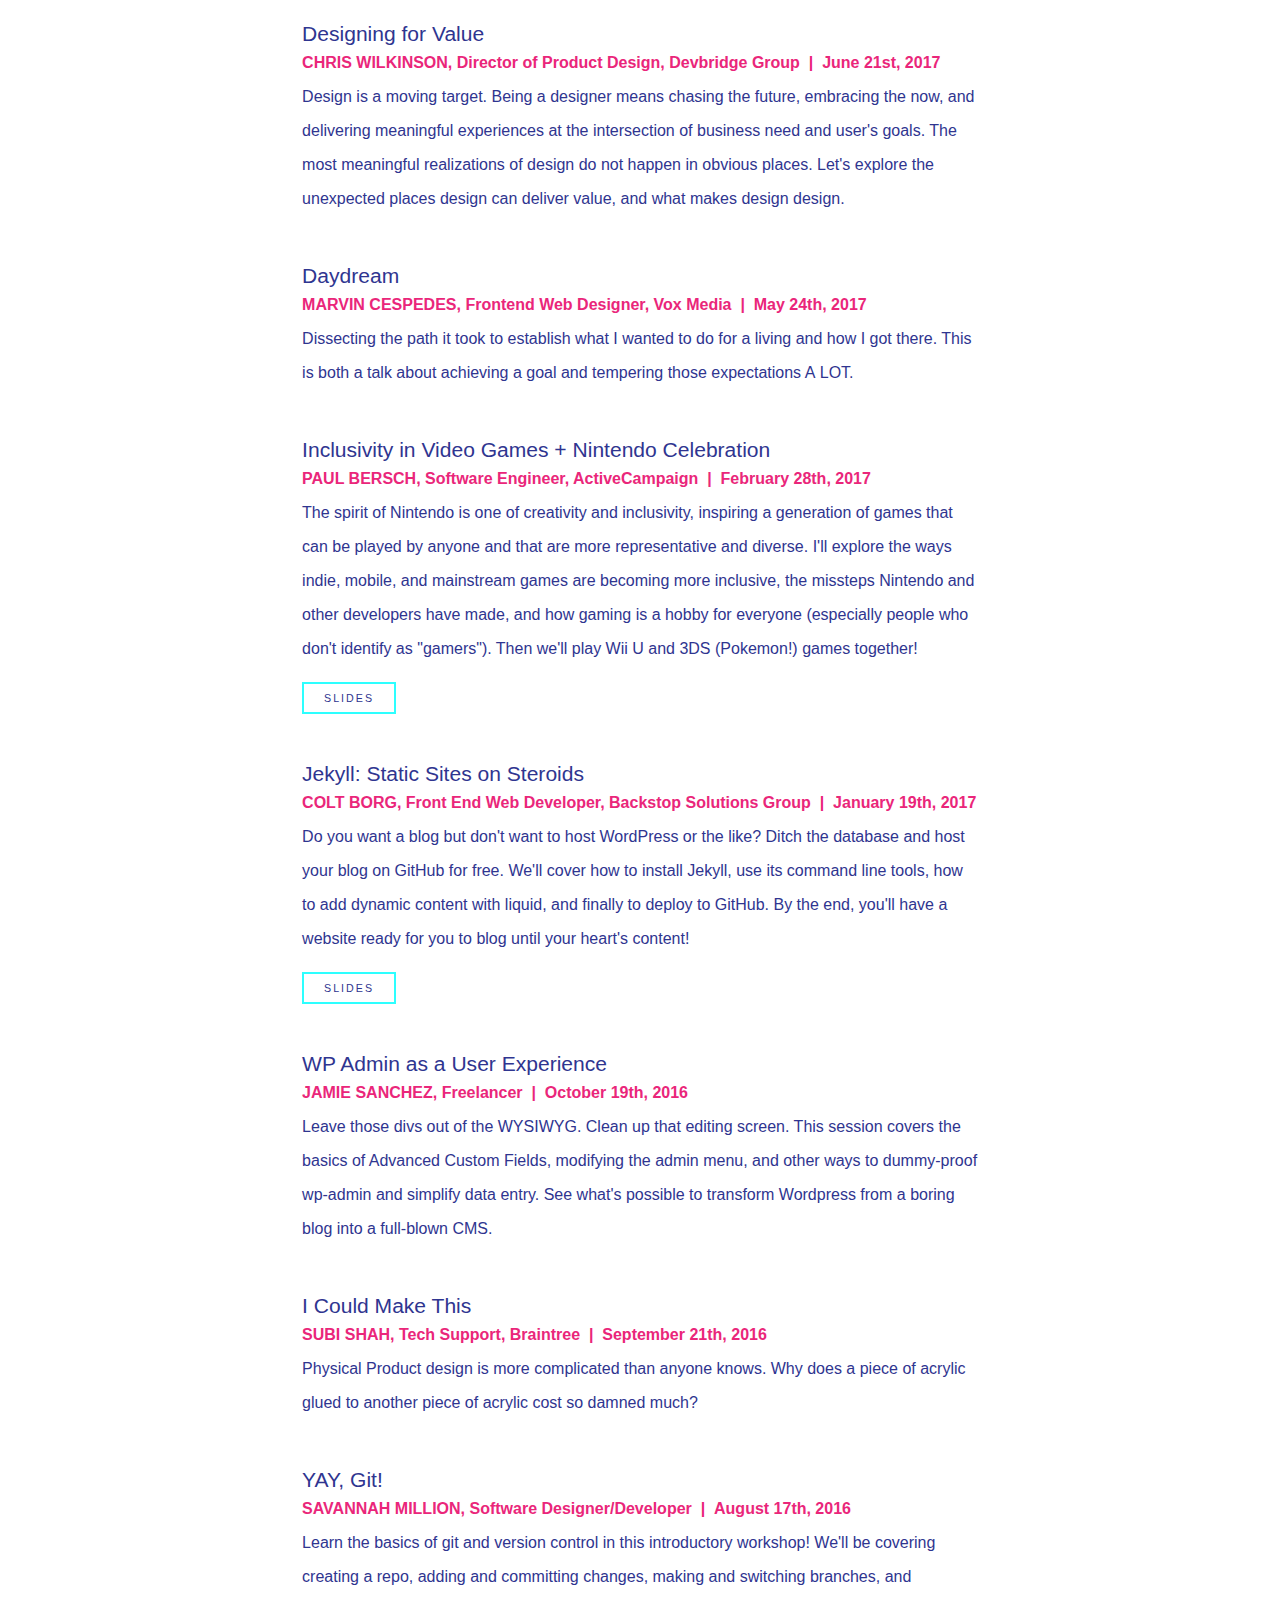
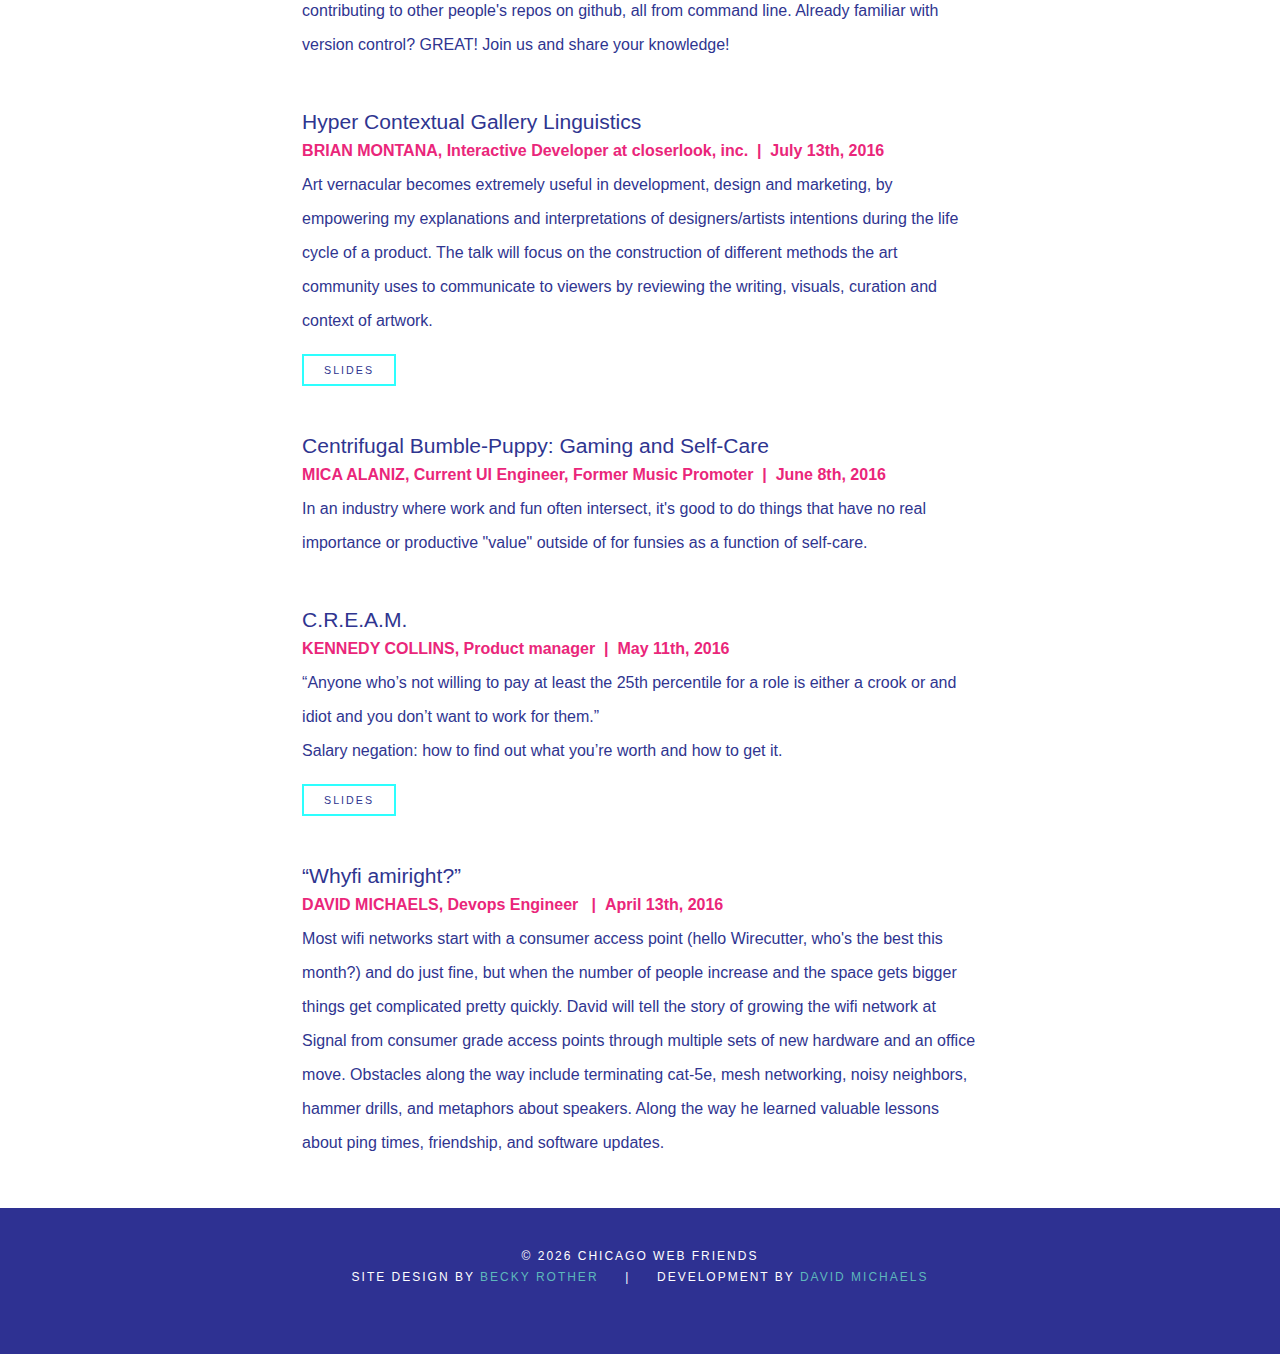
==== commit 441064dd: "Merge pull request #89 from coltborg/september-talk" ====
--- a/archive.html
+++ b/archive.html
@@ -65,6 +65,22 @@
 	<section class="row mb3">
 		<div class="right_two_thirds">
 			<div class="talk_title">
+				<h3>ABCs of Abortion Access</h3>
+			</div>
+			<div class="talk_description">
+				<p class="description">
+					<strong>Jacqueline Gu<br>
+						UX/Visual Designer
+					</strong>
+					<br>
+					Abortion access: the history of, why it's important, what's happening now, and what we can do to help.
+				</p>
+			</div>
+		</div>
+	</section>
+	<section class="row mb3">
+		<div class="right_two_thirds">
+			<div class="talk_title">
 				<h3>Dealing with Devpression or How I Learned to Dislike Myself Less</h3>
 			</div>
 			<div class="talk_description">
@@ -76,11 +92,6 @@
 					<br>
 					In this 45-60 minute session, I talk about how I live with mental illness and how it took me a very long time to come to terms with the fact that I'm not damaged goods, but I'm sick.  More importantly, I'm not alone.  I will go over some statistics, some resources, and some things that helped me get from where I was to where I am now.
 				</p>
-				<!-- <div class="button-paragraph mt1">
-						<a class="button_box btn btn-1 btn-1a" href="" target="_blank" rel="noopener noreferrer">
-							Slides
-						</a>
-					</div> -->
 			</div>
 		</div>
 	</section>
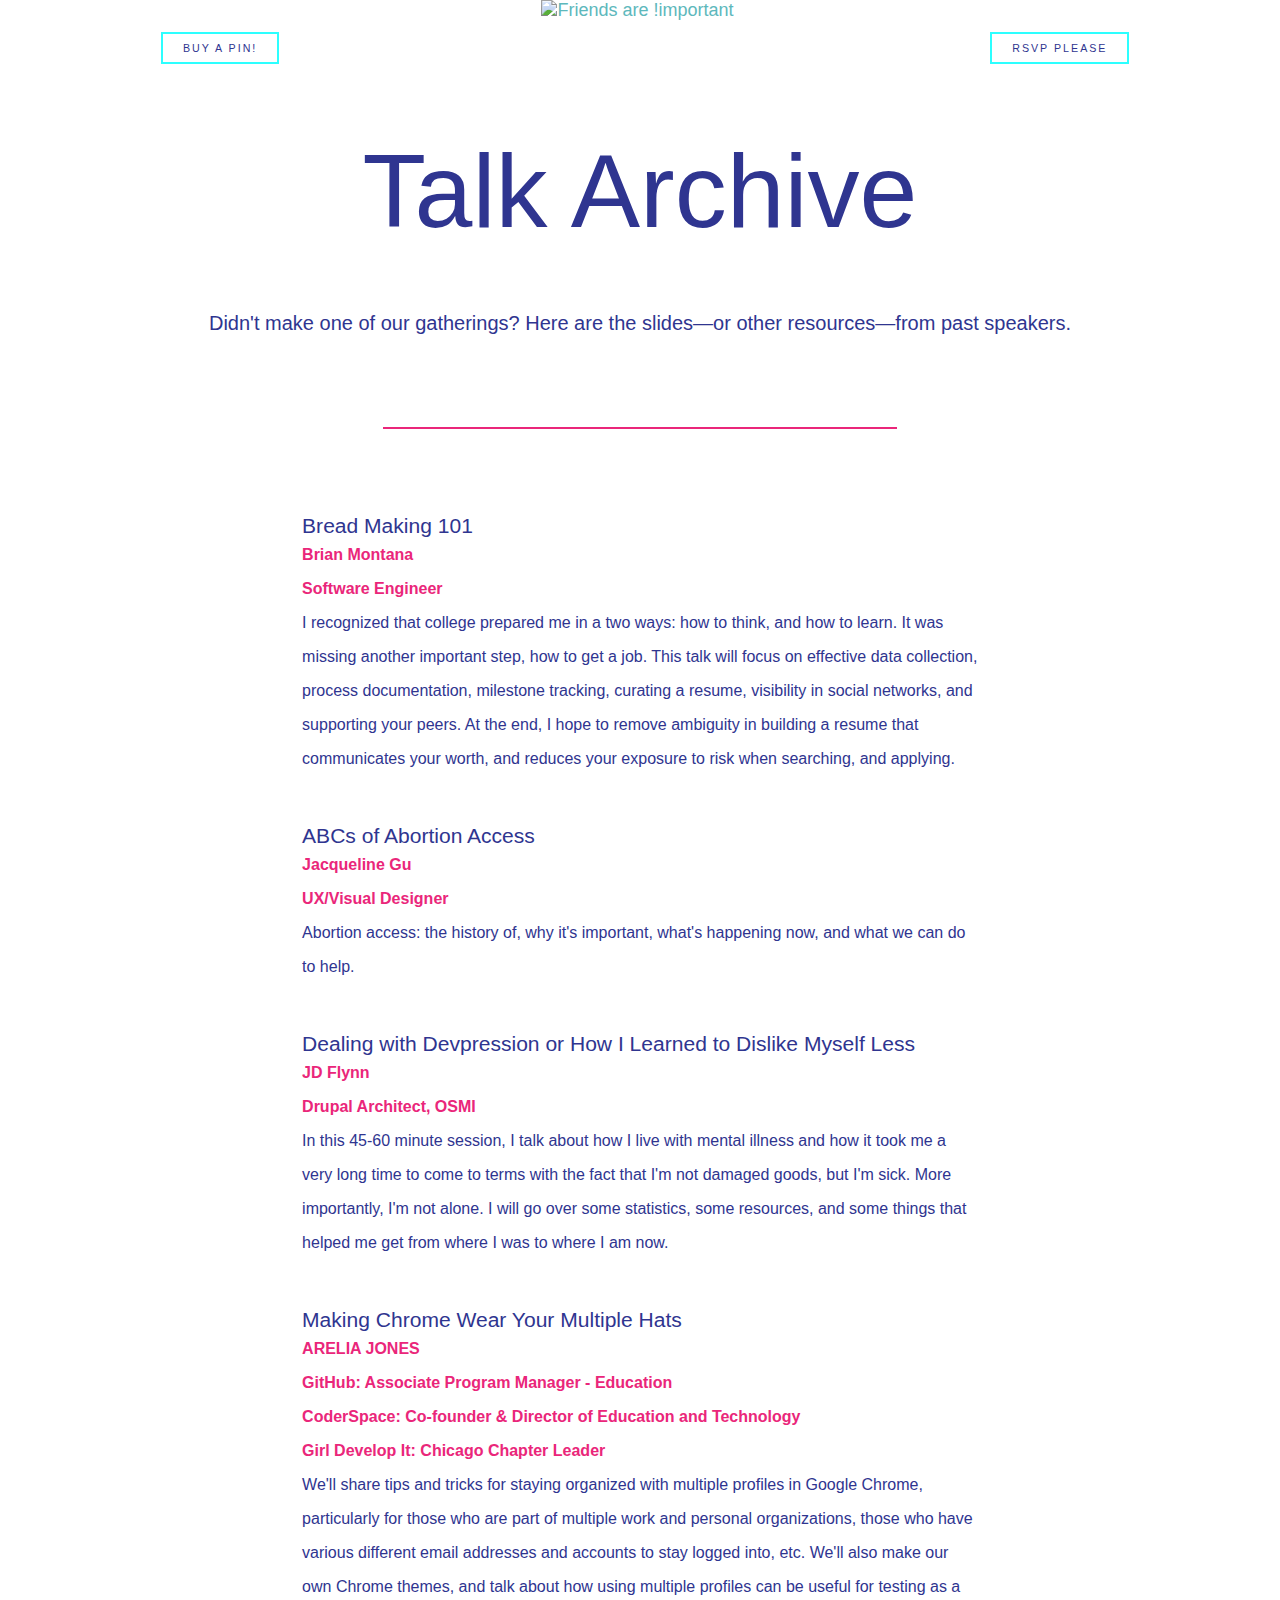
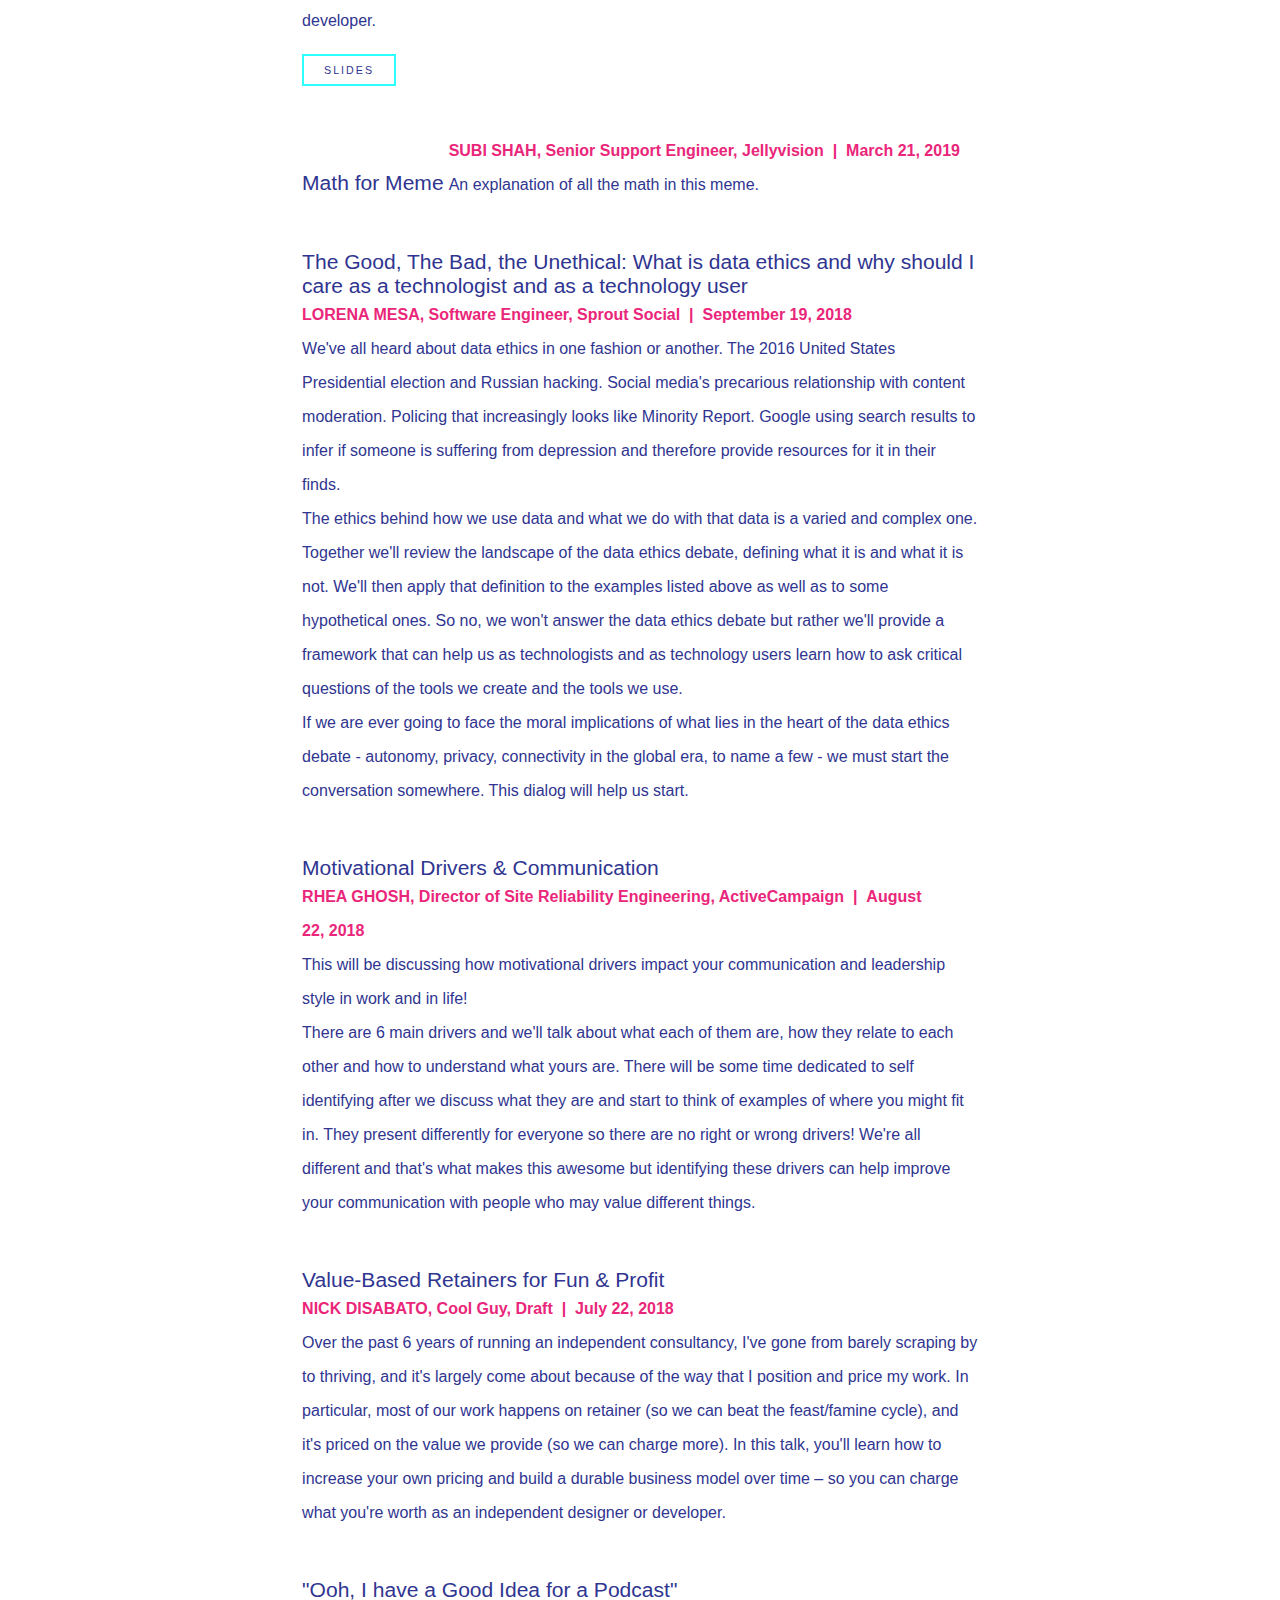
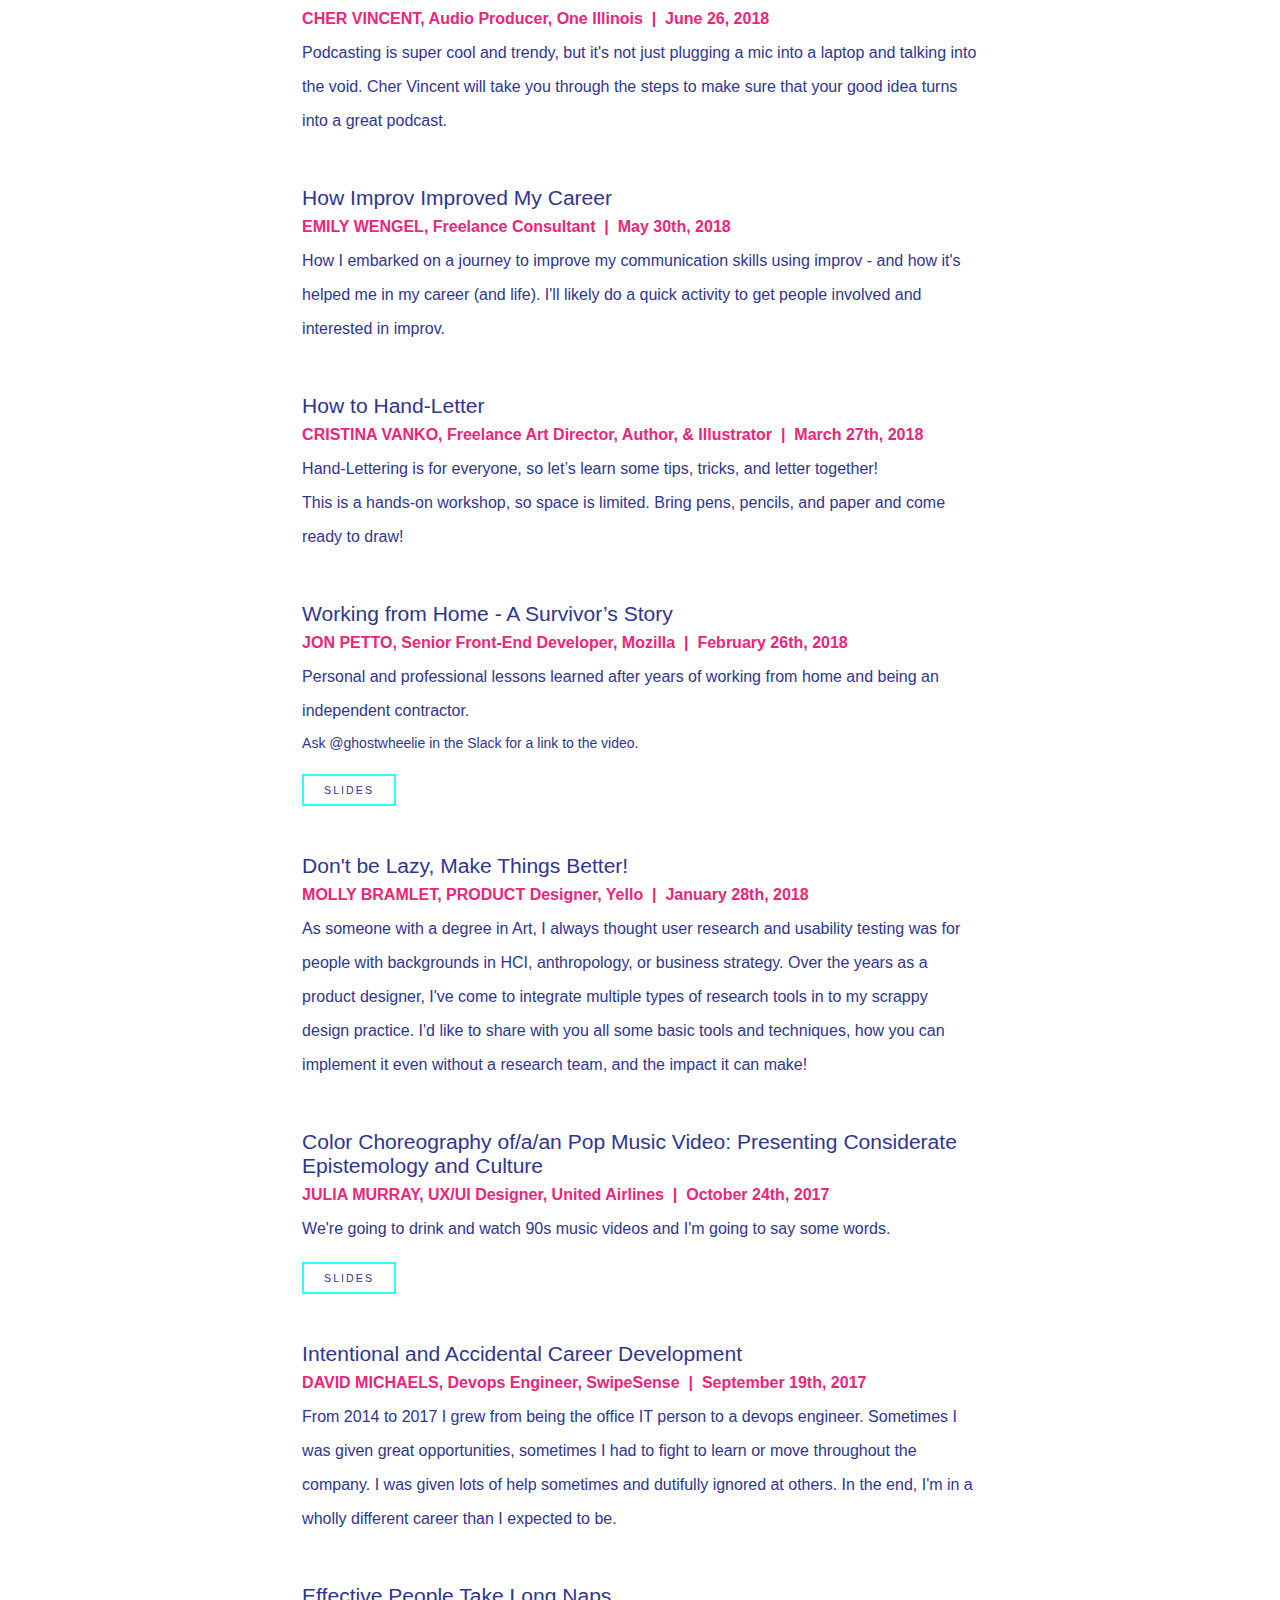
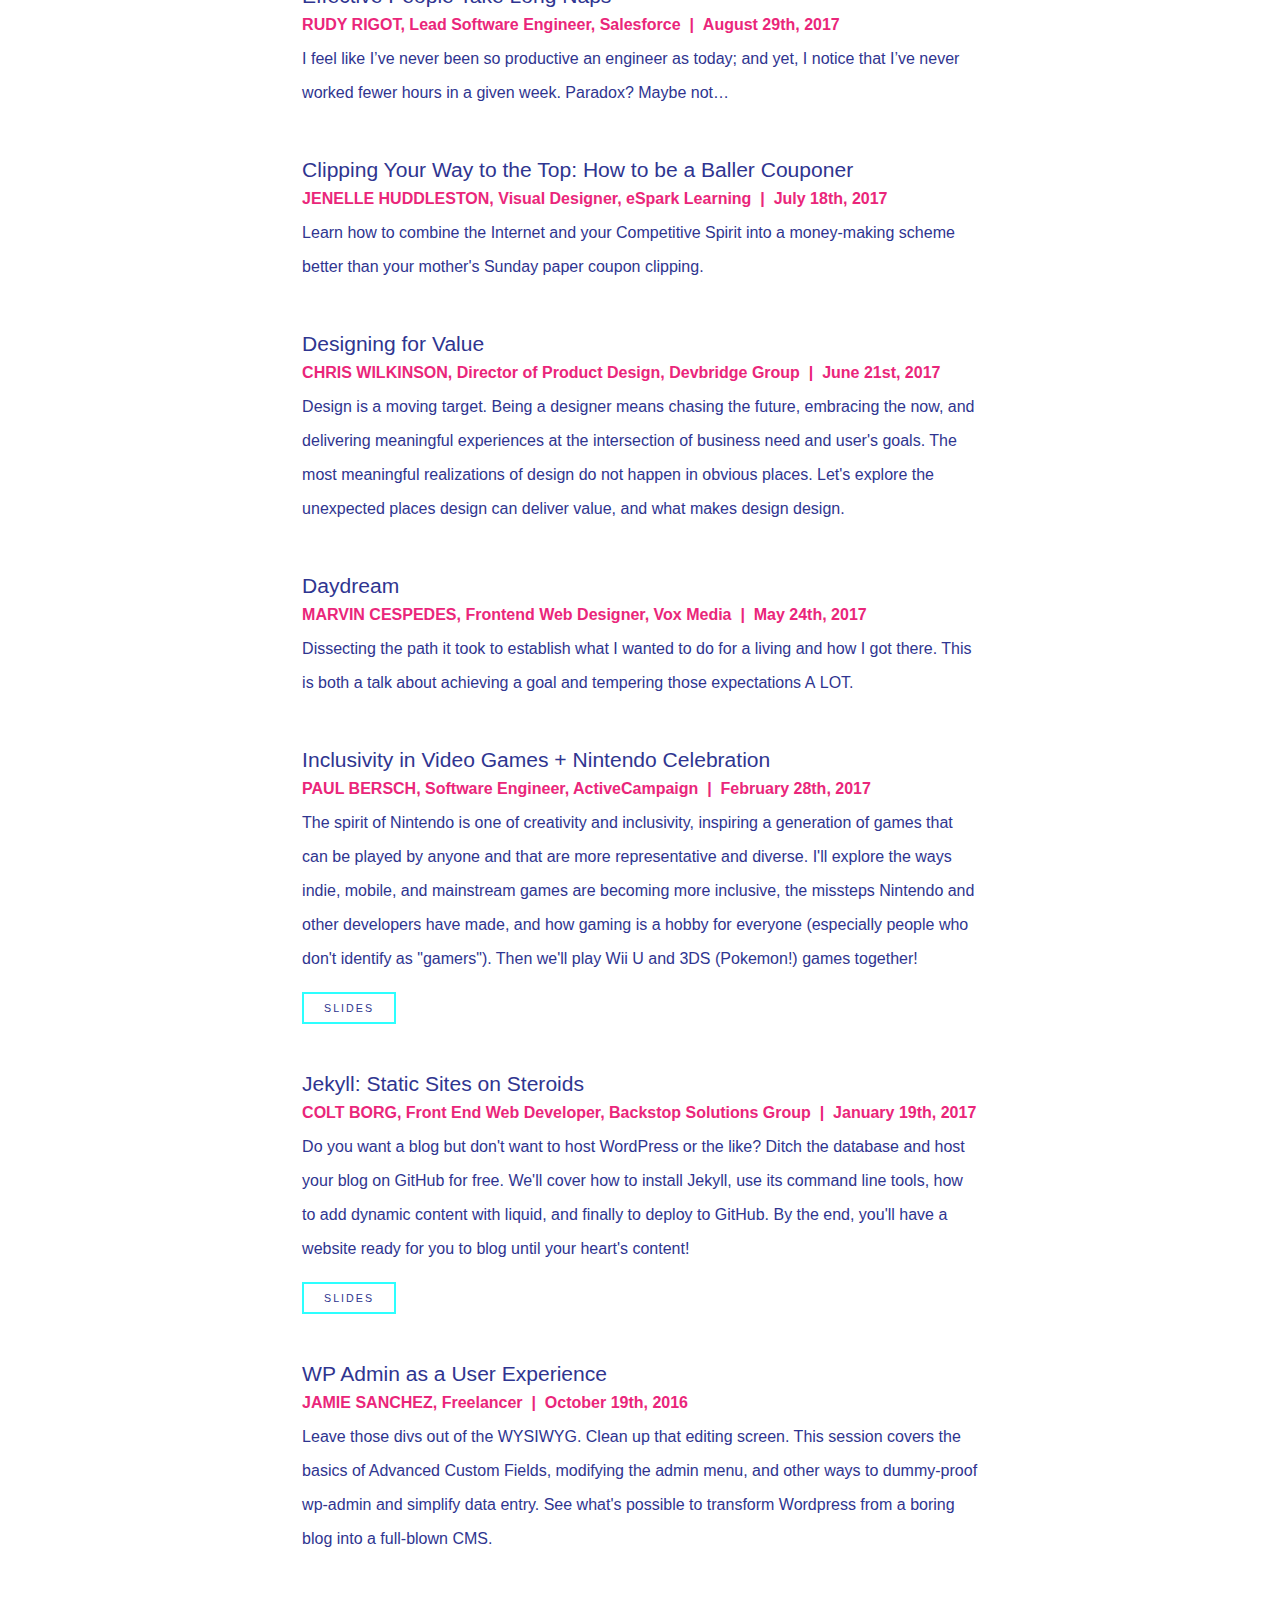
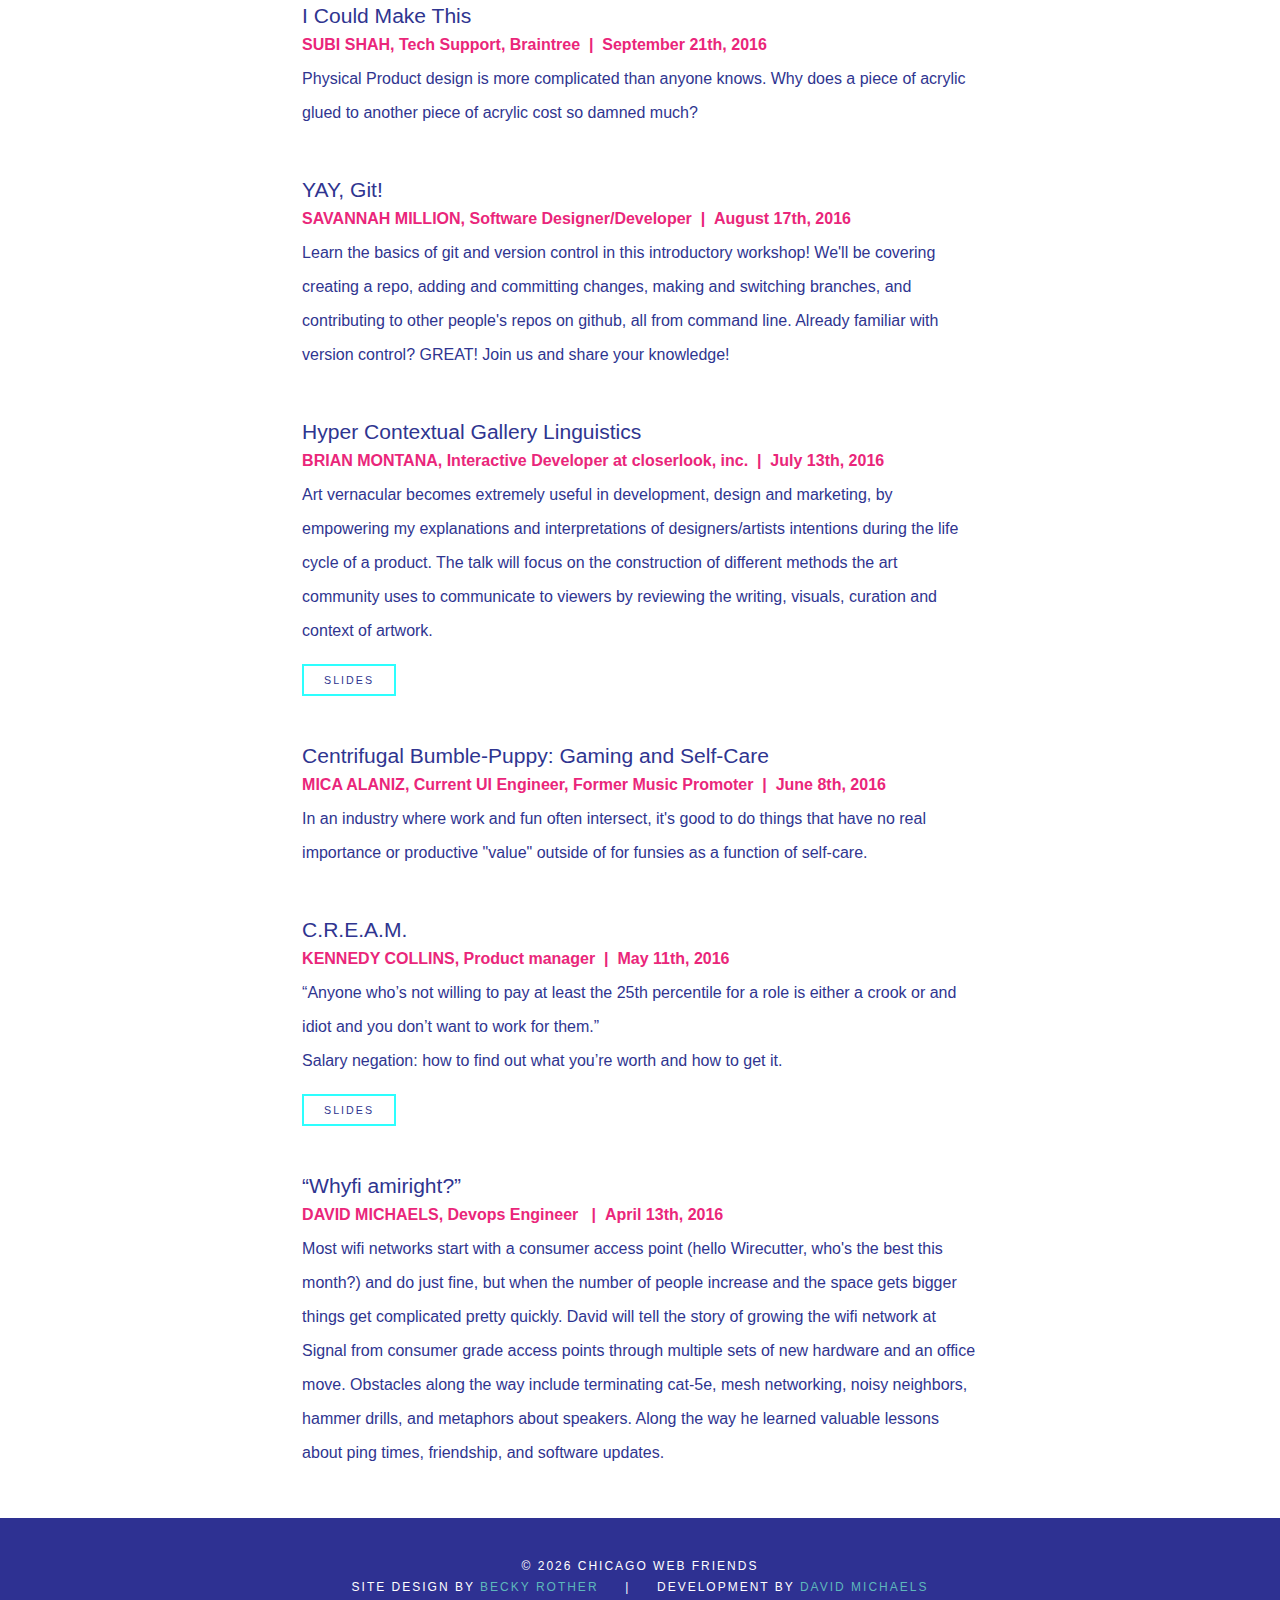
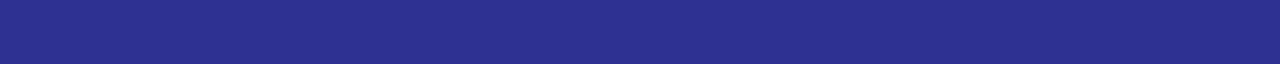
==== commit ef1856a7: "Jan 2020 update" ====
--- a/archive.html
+++ b/archive.html
@@ -65,6 +65,22 @@
 	<section class="row mb3">
 		<div class="right_two_thirds">
 			<div class="talk_title">
+				<h3>Bread Making 101</h3>
+			</div>
+			<div class="talk_description">
+				<p class="description">
+					<strong>Brian Montana<br>
+						Software Engineer
+					</strong>
+					<br>
+					I recognized that college prepared me in a two ways: how to think, and how to learn. It was missing another important step, how to get a job. This talk will focus on effective data collection, process documentation, milestone tracking, curating a resume, visibility in social networks, and supporting your peers. At the end, I hope to remove ambiguity in building a resume that communicates your worth, and reduces your exposure to risk when searching, and applying.
+				</p>
+			</div>
+		</div>
+	</section>
+	<section class="row mb3">
+		<div class="right_two_thirds">
+			<div class="talk_title">
 				<h3>ABCs of Abortion Access</h3>
 			</div>
 			<div class="talk_description">
